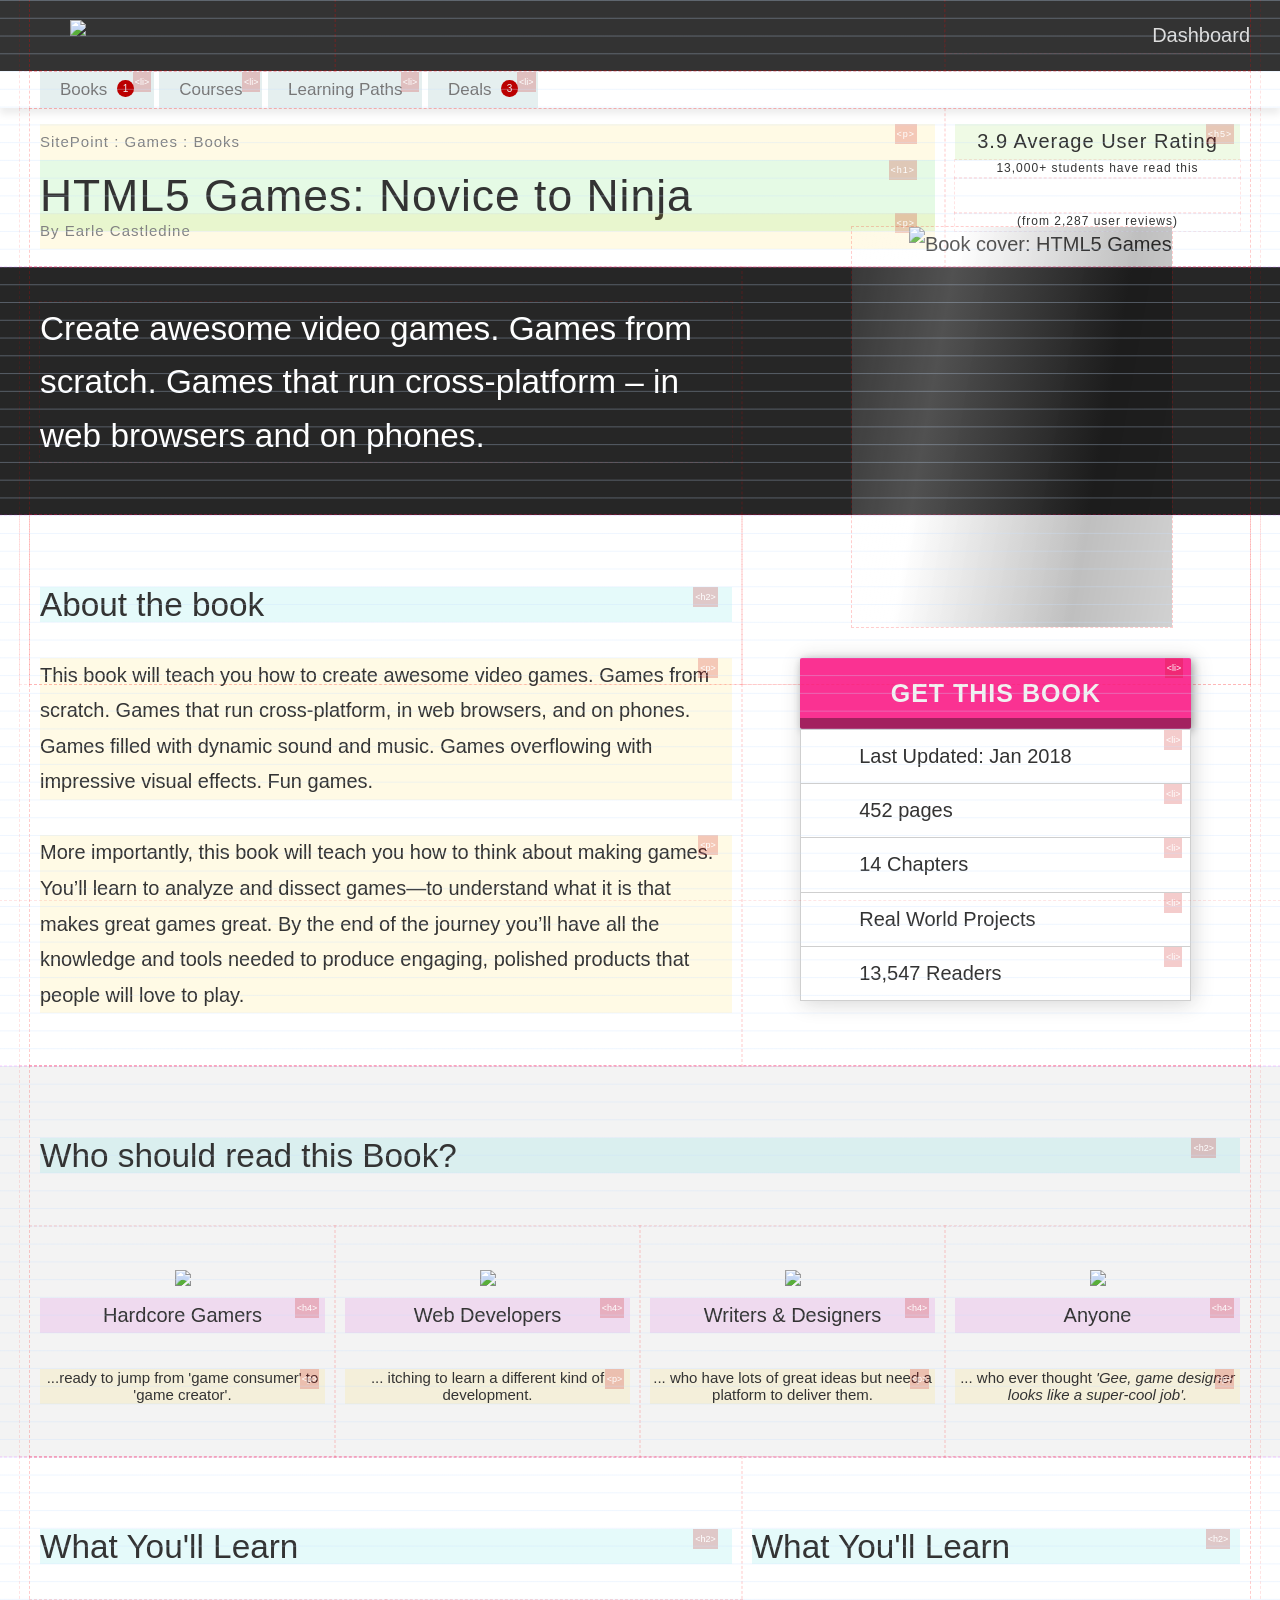
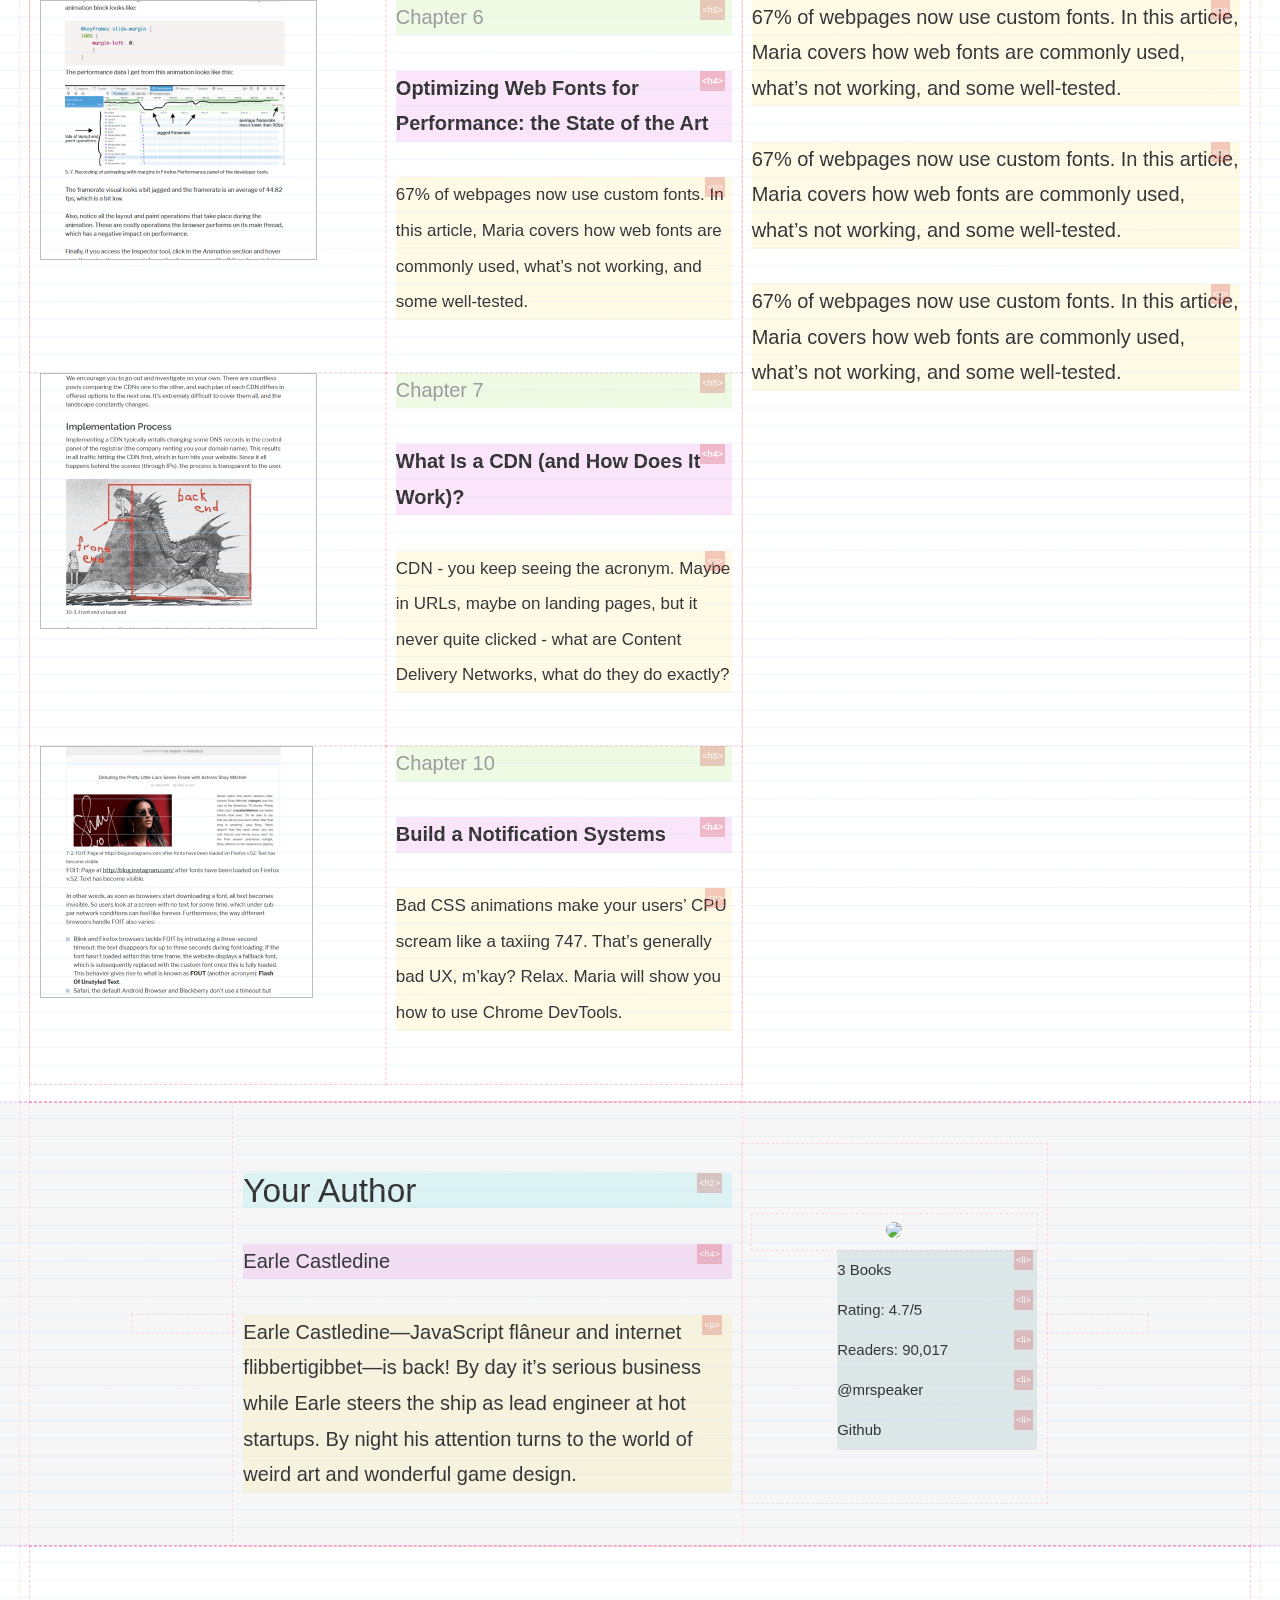
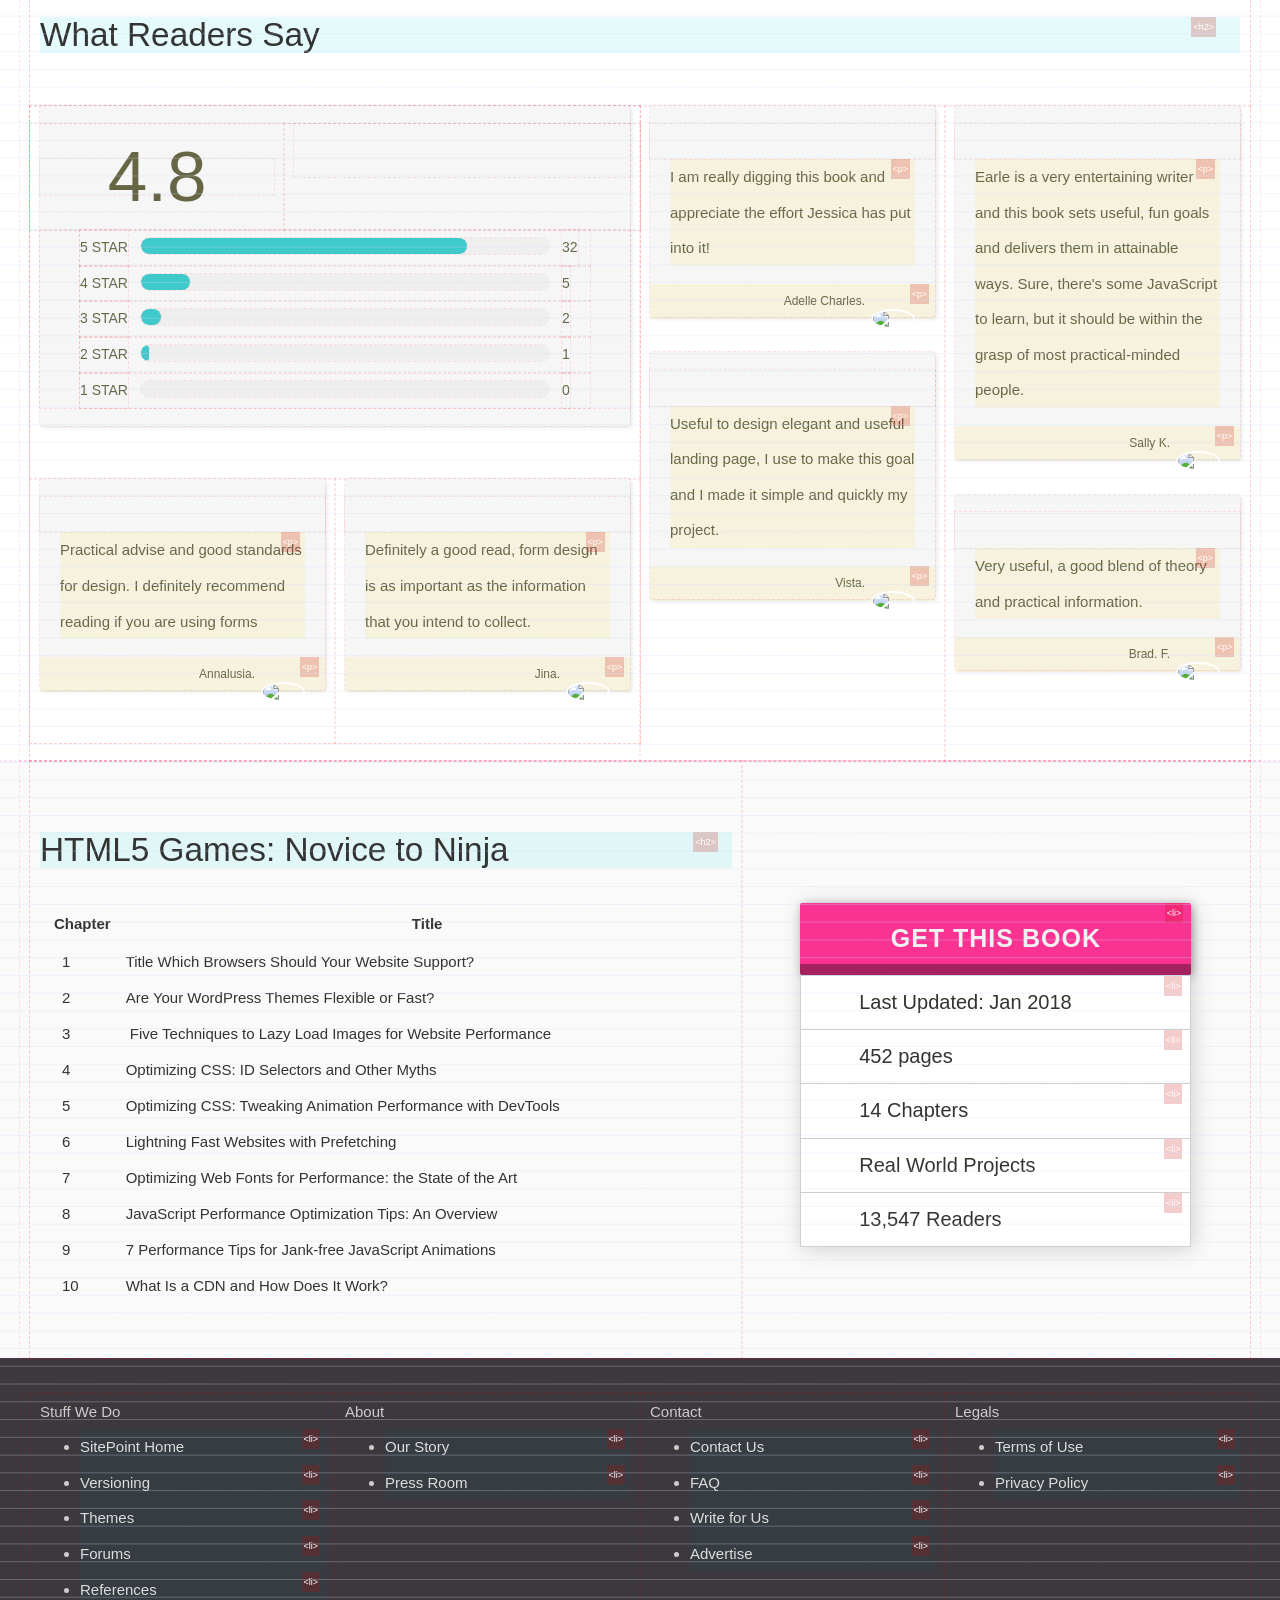
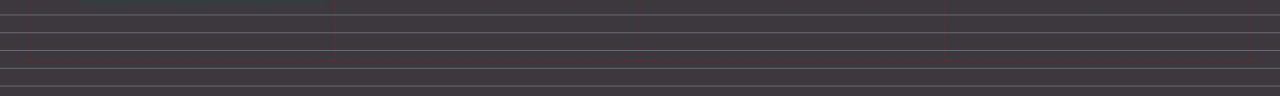
==== index.html @ 9d819223 "First Commit" ====
<!DOCTYPE html>
<head>
  <meta charset="utf-8">
  <title>Styles - Styles </title>
  <meta name="description" content="">
  <meta name="author" content="">
  <link rel="stylesheet" type="test/css" href="https://cdnjs.cloudflare.com/ajax/libs/gridlex/2.6.1/gridlex.min.css">
  <!-- The Grid system-->
  <link rel="stylesheet" type="test/css" href="https://fonts.googleapis.com/css?family=Roboto:400,400i,500,500i,600,700">
  <!-- Font-->
  <link rel="stylesheet" type="text/css" href="styles/css/base.css">
</head>
<body class="borders labelling vertical-rhythm">
  <!-- header.pug-->
  <header class="sitepoint">
    <div class="container">
      <div class="grid-12">
        <div class="col-3">
          <div class="branding"> <i class="fas fa-bars hamburger"></i><img class="branding-logo" src="https://cdn.rawgit.com/alexmwalker/038d08ab767b9fa0ae765b00d7f41622/raw/b3b34065187c08d94c85c5417030e2d881085c8a/sp-logo.svg"></div>
        </div>
        <div class="col-6"></div>
        <div class="col-3">
          <div class="dash-controls right-text"><i class="fas fa-tachometer-alt"></i> Dashboard</div>
        </div>
      </div>
    </div>
    <nav class="main">
      <div class="container">
        <div class="grid">
          <div class="col">
            <ul class="navbar">
              <li><a href="#">Books<span class="note">1</span></a></li>
              <li><a href="#">Courses</a></li>
              <li><a href="#">Learning Paths</a></li>
              <li><a href="#">Deals<span class="note">3</span></a></li>
            </ul>
          </div>
        </div>
      </div>
    </nav>
  </header>
  <section class="titling">
    <div class="container">
      <div class="grid-12">
        <div class="col-9">
          <p class="book-breadcrumbs">SitePoint : Games : Books</p>
          <h1>HTML5 Games: Novice to Ninja</h1>
          <p class="book-author">By Earle Castledine</p>
        </div>
        <div class="col-3 center-text">
          <h5>3.9 Average User Rating</h5>
          <div class="small">13,000+ students have read this</div>
          <div class="rating-box"><i class="fas fa-star"></i><i class="fas fa-star"></i><i class="fas fa-star"></i><i class="fas fa-star"></i><i class="fas fa-star"></i></div>
          <div class="small"><a href="#">(from 2,287 user reviews)</a></div>
        </div>
      </div>
    </div>
  </section>
  <section class="hero">
    <div class="container">
      <div class="grid-12">
        <div class="col-7_md-6">
          <div class="heroPitch is-size-2">Create awesome video games. Games from scratch. Games that run cross-platform – in web browsers and on phones.</div>
        </div>
        <div class="col-5_md-6" id="pinit">
          <div class="modal-control modal-book">
            <ul>
              <li>December 2017</li>
              <li>452 Pages</li>
            </ul><a class="do" href="#openModal">Preview</a><a class="buy" href="https://www.sitepoint.com/premium/products/Z2lkOi8vbGVhcm5hYmxlL1Byb2R1Y3QvMTE5">Buy</a>
          </div>
          <div class="book view3d size-mid oclock-1 hover"><a href="#openModal">
              <div class="cover"><img src="https://raw.githubusercontent.com/sitepoint/Complete-Cover-Archive/New-UX-books/games1/9780994182616-Perfect-html5-games-small.png" alt="Book cover: HTML5 Games"></div></a></div>
        </div>
      </div>
    </div>
  </section>
  <section class="about">
    <div class="container">
      <div class="grid-12">
        <div class="col-7">
          <h2>About the book</h2>
          <p>
            This book will teach you how to create awesome video games. Games from scratch. Games that run cross-platform, in web browsers,
            and on phones. Games filled with dynamic sound and music. Games overflowing with impressive visual effects. Fun
            games.
          </p>
          <p>
            More importantly, this book will teach you how to think about making games. You’ll learn to analyze and dissect
            games—to understand what it is that makes great games great. By the end of the journey you’ll have all the knowledge
            and tools needed to produce engaging, polished products that people will love to play.
          </p>
        </div>
        <div class="col-5">
          <ul class="specs">
            <li><a class="buy" href="https://www.sitepoint.com/premium/products/Z2lkOi8vbGVhcm5hYmxlL1Byb2R1Y3QvMTE5">Get this Book</a></li>
            <li class="icon"><i class="far fa-calendar-alt"></i> Last Updated: Jan 2018</li>
            <li class="icon specs-video"><i class="far fa-file"></i> 452 pages</li>
            <li class="icon specs-length"><i class="fas fa-list-ol"></i> 14 Chapters</li>
            <li class="icon specs-projects"><i class="fas fa-folder-open"></i> Real World Projects</li>
            <li class="icon specs-students"><i class="fas fa-users"></i> 13,547 Readers</li>
          </ul>
        </div>
      </div>
    </div>
  </section>
  <section class="whoisthisfor">
    <div class="container">
      <div class="grid-12">
        <div class="col-12">
          <h2>Who should read this Book?</h2>
        </div>
        <div class="col-3"><img src="https://cdn.rawgit.com/alexmwalker/Complete-Cover-Archive/23a9c2c3/misc/daphne.svg.svg">
          <h4>Hardcore Gamers</h4>
          <p>...ready to jump from 'game consumer' to 'game creator'.</p>
        </div>
        <div class="col-3"><img src="https://cdn.rawgit.com/alexmwalker/Complete-Cover-Archive/6a8d260d/misc/dan.svg.svg">
          <h4>Web Developers</h4>
          <p>... itching to learn a different kind of development.</p>
        </div>
        <div class="col-3"><img src="https://cdn.rawgit.com/alexmwalker/Complete-Cover-Archive/6a8d260d/misc/hector.svg.svg">
          <h4>Writers &amp; Designers</h4>
          <p>... who have lots of great ideas but need a platform to deliver them.</p>
        </div>
        <div class="col-3"><img src="https://cdn.rawgit.com/alexmwalker/Complete-Cover-Archive/6a8d260d/misc/janice.svg.svg">
          <h4>Anyone</h4>
          <p>... who ever thought <em>'Gee, game designer looks like a super-cool job'.</em></p>
        </div>
      </div>
    </div>
  </section>
  <section class="whatyoulllearn">
    <div class="container">
      <div class="grid-12">
        <div class="col-7">
          <h2>What You'll Learn</h2>
          <div class="grid-12">
            <div class="col-6 image"><img src="images/image24.jpg"></div>
            <div class="col-6 blurb">
              <h5>Chapter 6</h5>
              <h4>Optimizing Web Fonts for Performance: the State of the Art</h4>
              <p>
                67% of webpages now use custom fonts. In this article, Maria covers how web fonts are commonly used, what’s
                not working, and some well-tested.
              </p>
            </div>
            <div class="col-6 image"><img src="images/image27.jpg"></div>
            <div class="col-6 blurb">
              <h5>Chapter 7</h5>
              <h4>What Is a CDN (and How Does It Work)?</h4>
              <p>
                CDN - you keep seeing the acronym. Maybe in URLs, maybe on landing pages, but it never quite clicked - what
                are Content Delivery Networks, what do they do exactly?
              </p>
            </div>
            <div class="col-6 image"><img src="images/image28.jpg"></div>
            <div class="col-6 blurb">
              <h5>Chapter 10</h5>
              <h4>Build a Notification Systems</h4>
              <p>
                Bad CSS animations make your users’ CPU scream like a taxiing 747. That’s generally bad UX, m’kay? Relax. Maria
                will show you how to use Chrome DevTools.
              </p>
            </div>
          </div>
        </div>
        <div class="col-5">
          <h2>What You'll Learn</h2>
          <p>
            67% of webpages now use custom fonts. In this article, Maria covers how web fonts are commonly used, what’s not working,
            and some well-tested.
          </p>
          <p>
            67% of webpages now use custom fonts. In this article, Maria covers how web fonts are commonly used, what’s not working,
            and some well-tested.
          </p>
          <p>
            67% of webpages now use custom fonts. In this article, Maria covers how web fonts are commonly used, what’s not working,
            and some well-tested.
          </p>
        </div>
      </div>
    </div>
  </section>
  <section class="authors">
    <div class="container">
      <div class="grid-center grid-middle">
        <div class="col-1"><i class="fas fa-2x fa-chevron-circle-left"></i></div>
        <div class="col-5">
          <h2>Your Author</h2>
          <h4>Earle Castledine</h4>
          <p>
            Earle Castledine—JavaScript flâneur and internet flibbertigibbet—is back! By day it’s serious business while Earle
            steers the ship as lead engineer at hot startups. By night his attention turns to the world of weird art and
            wonderful game design.
          </p>
        </div>
        <div class="col-3">
          <div class="author-avatar"><img src="https://learnable-avatars.s3.amazonaws.com/4/479/47906/profile_1__thumb.jpg"></div>
          <ul class="author-specs">
            <li><i class="fas fa-book"></i> 3 Books</li>
            <li><i class="far fa-star"></i> Rating: 4.7/5</li>
            <li><i class="far fa-user"></i> Readers: 90,017</li>
            <li><i class="fab fa-twitter"></i><a href="https://twitter.com/mrspeaker?lang=en">@mrspeaker</a></li>
            <li><i class="fab fa-github"></i><a href="https://github.com/mrspeaker">Github</a></li>
          </ul>
        </div>
        <div class="col-1"><i class="fas fa-2x fa-chevron-circle-right"></i></div>
      </div>
    </div>
  </section>
  <section class="feedback">
    <div class="container">
      <div class="grid-12">
        <div class="col-12">
          <h2>What Readers Say</h2>
        </div>
        <div class="col-6">
          <div class="grid-12">
            <div class="col-12">
              <div class="review">
                <div class="grid-12 large">
                  <div class="col-5">
                    <div class="avrating">4.8</div>
                  </div>
                  <div class="col-7">
                    <div class="rating-box"><i class="fas fa-star"></i><i class="fas fa-star"></i><i class="fas fa-star"></i><i class="fas fa-star"></i><i class="fas fa-star"></i></div>
                  </div>
                </div>
                <div class="ReviewsMeta_breakdown">
                  <div class="Breakdown">
                    <div class="Breakdown_label">5 Star</div>
                    <div class="Breakdown_bg">
                      <div class="Breakdown_fill" style="width: 80%;"></div>
                    </div>
                    <div class="Breakdown_count">32</div>
                  </div>
                  <div class="Breakdown">
                    <div class="Breakdown_label">4 Star</div>
                    <div class="Breakdown_bg">
                      <div class="Breakdown_fill" style="width: 12%;"></div>
                    </div>
                    <div class="Breakdown_count">5</div>
                  </div>
                  <div class="Breakdown">
                    <div class="Breakdown_label">3 Star</div>
                    <div class="Breakdown_bg">
                      <div class="Breakdown_fill" style="width: 5%;"></div>
                    </div>
                    <div class="Breakdown_count">2</div>
                  </div>
                  <div class="Breakdown">
                    <div class="Breakdown_label">2 Star</div>
                    <div class="Breakdown_bg">
                      <div class="Breakdown_fill" style="width: 2%;"></div>
                    </div>
                    <div class="Breakdown_count">1</div>
                  </div>
                  <div class="Breakdown">
                    <div class="Breakdown_label">1 Star</div>
                    <div class="Breakdown_bg">
                      <div class="Breakdown_fill" style="width: 0%;"></div>
                    </div>
                    <div class="Breakdown_count">0</div>
                  </div>
                </div>
              </div>
            </div>
            <div class="col-6"> 
              <div class="review">
                <div class="rating-box"><i class="fas fa-star"></i><i class="fas fa-star"></i><i class="fas fa-star"></i><i class="fas fa-star"></i><i class="fas fa-star"></i></div>
                <p>Practical advise and good standards for design. I definitely recommend reading if you are using forms</p>
                <p class="avatar">Annalusia.<img src="https://s3.amazonaws.com/uifaces/faces/twitter/tonypeterson/128.jpg"></p>
              </div>
            </div>
            <div class="col-6"> 
              <div class="review">
                <div class="rating-box"><i class="fas fa-star"></i><i class="fas fa-star"></i><i class="fas fa-star"></i><i class="fas fa-star"></i><i class="far fa-star"></i></div>
                <p>Definitely a good read, form design is as important as the information that you intend to collect.</p>
                <p class="avatar">Jina.<img src="https://s3.amazonaws.com/uifaces/faces/twitter/jina/128.jpg"></p>
              </div>
            </div>
          </div>
        </div>
        <div class="col-3">
          <div class="review">
            <div class="rating-box"><i class="fas fa-star"></i><i class="fas fa-star"></i><i class="fas fa-star"></i><i class="fas fa-star"></i><i class="fas fa-star"></i></div>
            <p>I am really digging this book and appreciate the effort Jessica has put into it!</p>
            <p class="avatar">Adelle Charles.<img src="https://s3.amazonaws.com/uifaces/faces/twitter/adellecharles/128.jpg"></p>
          </div>
          <div class="review">
            <div class="rating-box"><i class="fas fa-star"></i><i class="fas fa-star"></i><i class="fas fa-star"></i><i class="fas fa-star"></i><i class="far fa-star"></i></div>
            <p>Useful to design elegant and useful landing page, I use to make this goal and I made it simple and quickly my project.</p>
            <p class="avatar">Vista.<img src="https://s3.amazonaws.com/uifaces/faces/twitter/vista/128.jpg"></p>
          </div>
        </div>
        <div class="col-3">
          <div class="review">
            <div class="rating-box"><i class="fas fa-star"></i><i class="fas fa-star"></i><i class="fas fa-star"></i><i class="far fa-star"></i><i class="far fa-star"></i></div>
            <p>Earle is a very entertaining writer and this book sets useful, fun goals and delivers them in attainable ways. Sure, there's some JavaScript to learn, but it should be within the grasp of most practical-minded people.</p>
            <p class="avatar">Sally K.<img src="https://d3iw72m71ie81c.cloudfront.net/female-52.jpg"></p>
          </div>
          <div class="review">
            <div class="rating-box"><i class="fas fa-star"></i><i class="fas fa-star"></i><i class="fas fa-star"></i><i class="fas fa-star"></i><i class="far fa-star"></i></div>
            <p>Very useful, a good blend of theory and practical information.</p>
            <p class="avatar">Brad. F.<img src="https://s3.amazonaws.com/uifaces/faces/twitter/brad_frost/128.jpg"></p>
          </div>
        </div>
      </div>
    </div>
  </section>
  <!-- Outline-->
  <section class="outline">
    <div class="container">
      <div class="grid-12">
        <div class="col-7">
          <h2>HTML5 Games: Novice to Ninja</h2>
          <table class="toc toc-book">
            <tr>
              <th>Chapter</th>
              <th>Title </th>
            </tr>
            <tr>
              <td>1</td>
              <td>Title Which Browsers Should Your Website Support? </td>
            </tr>
            <tr>
              <td>2</td>
              <td>Are Your WordPress Themes Flexible or Fast?</td>
            </tr>
            <tr>
              <td>3</td>
              <td> Five Techniques to Lazy Load Images for Website Performance </td>
            </tr>
            <tr>
              <td>4</td>
              <td>Optimizing CSS: ID Selectors and Other Myths </td>
            </tr>
            <tr>
              <td>5</td>
              <td>Optimizing CSS: Tweaking Animation Performance with DevTools </td>
            </tr>
            <tr>
              <td>6</td>
              <td>Lightning Fast Websites with Prefetching </td>
            </tr>
            <tr>
              <td>7</td>
              <td>Optimizing Web Fonts for Performance: the State of the Art </td>
            </tr>
            <tr>
              <td>8</td>
              <td>JavaScript Performance Optimization Tips: An Overview </td>
            </tr>
            <tr>
              <td>9</td>
              <td>7 Performance Tips for Jank-free JavaScript Animations </td>
            </tr>
            <tr>
              <td>10</td>
              <td>What Is a CDN and How Does It Work?</td>
            </tr>
          </table>
        </div>
        <div class="col-5">
          <ul class="specs">
            <li><a class="buy" href="https://www.sitepoint.com/premium/products/Z2lkOi8vbGVhcm5hYmxlL1Byb2R1Y3QvMTE5">Get this Book</a></li>
            <li class="icon"><i class="far fa-calendar-alt"></i> Last Updated: Jan 2018</li>
            <li class="icon specs-video"><i class="far fa-file"></i> 452 pages</li>
            <li class="icon specs-length"><i class="fas fa-list-ol"></i> 14 Chapters</li>
            <li class="icon specs-projects"><i class="fas fa-folder-open"></i> Real World Projects</li>
            <li class="icon specs-students"><i class="fas fa-users"></i> 13,547 Readers      </li>
          </ul>
        </div>
      </div>
    </div>
  </section>
  <!-- footer-->
  <footer class="mainfooter">
    <div class="container">
      <div class="grid">
        <div class="col">Stuff We Do
          <ul>
            <li class="l-ml3 f-c-grey-300 l-mb2 Footer-points"><a class="Footer-link f-small" href="/">SitePoint Home</a></li>
            <li class="l-ml3 f-c-grey-300 l-mb2"><a class="Footer-link f-small" href="/versioning/">Versioning</a></li>
            <li class="l-ml3 f-c-grey-300 l-mb2"><a class="Footer-link f-small" href="/themes/">Themes</a></li>
            <li class="l-ml3 f-c-grey-300 l-mb2"><a class="Footer-link f-small" href="/community/">Forums</a></li>
            <li class="l-ml3 f-c-grey-300 l-mb2"><a class="Footer-link f-small" href="/html-css/css/">References</a></li>
          </ul>
        </div>
        <div class="col">About
          <ul>
            <li class="l-ml3 f-c-grey-300 l-mb2"><a class="Footer-link f-small" href="/about-us/">Our Story</a></li>
            <li class="l-ml3 f-c-grey-300 l-mb2"><a class="Footer-link f-small" href="/press/">Press Room</a></li>
          </ul>
        </div>
        <div class="col">Contact
          <ul>
            <li class="l-ml3 f-c-grey-300 l-mb2"><a class="Footer-link f-small" href="/contact-us/">Contact Us</a></li>
            <li class="l-ml3 f-c-grey-300 l-mb2"><a class="Footer-link f-small" href="https://sitepoint.zendesk.com/hc/en-us">FAQ</a></li>
            <li class="l-ml3 f-c-grey-300 l-mb2"><a class="Footer-link f-small" href="/write-for-us/">Write for Us</a></li>
            <li class="l-ml3 f-c-grey-300 l-mb2"><a class="Footer-link f-small" href="/advertise/">Advertise</a></li>
          </ul>
        </div>
        <div class="col">Legals
          <ul>
            <li class="l-ml3 f-c-grey-300 l-mb2"><a class="Footer-link f-small" href="/premium/legals">Terms of Use</a></li>
            <li class="l-ml3 f-c-grey-300 l-mb2"><a class="Footer-link f-small" href="/premium/privacy-policy">Privacy Policy</a></li>
          </ul>
        </div>
      </div>
    </div>
  </footer>
  <!-- modal-->
  <div class="modalbg" id="openModal">
    <div class="dialog"><a class="close" href="#close" title="Close">X</a>
      <div class="grid-12">
        <div class="col-3">
          <div class="grid-12">
            <div class="col-12 toctitle">
              <h3>HTML5 Games: Novice to Ninja</h3>
            </div>
            <div class="col-12 toclist">
              <table class="toc">
                <tr>
                  <td> 1:</td>
                  <td>Press Space to Start</td>
                  <td>1</td>
                </tr>
                <tr class="disabled">
                  <td> 2: </td>
                  <td>Drawing Things<i class="fas fa-lock"></i></td>
                  <td>25</td>
                </tr>
                <tr class="disabled">
                  <td> 3:</td>
                  <td>Game Loops &amp; User Input<i class="fas fa-lock"></i></td>
                  <td>53</td>
                </tr>
                <tr class="disabled">
                  <td> 4: </td>
                  <td>Animation, Levels, Maps, Cameras…<i class="fas fa-lock"></i></td>
                  <td>104</td>
                </tr>
                <tr class="disabled">
                  <td> 5: </td>
                  <td>Collision Detection &amp; AI.<i class="fas fa-lock"></i></td>
                  <td>162</td>
                </tr>
                <tr class="disabled">
                  <td> 6: </td>
                  <td>Mathematics &amp; Physics<i class="fas fa-lock"></i></td>
                  <td>212</td>
                </tr>
                <tr class="disabled">
                  <td> 7: </td>
                  <td>Audio<i class="fas fa-lock"></i></td>
                  <td>269</td>
                </tr>
                <tr class="disabled">
                  <td> 8: </td>
                  <td>Bringing a Game to Life with “Juice”<i class="fas fa-lock"></i></td>
                  <td>322</td>
                </tr>
                <tr class="disabled">
                  <td> 9: </td>
                  <td>Optimizing & Packaging<i class="fas fa-lock"></i></td>
                  <td>389</td>
                </tr>
                <tr class="disabled">
                  <td> 10: </td>
                  <td>Bonus Round: The Epilogue<i class="fas fa-lock"></i></td>
                  <td>442</td>
                </tr>
              </table>
            </div>
            <div class="col-12 tocCTA col-bottom"><a class="buy" href="https://www.sitepoint.com/premium/products/Z2lkOi8vbGVhcm5hYmxlL1Byb2R1Y3QvMTE5">Get this Book</a></div>
          </div>
        </div>
        <div class="col-9">
          <object data="files/html5games1.pdf" type="application/pdf" width="80%" height="80vh">
            <p>This browser does not support viewing PDFs. Please download the PDF to view it:<a href="files/book-sample.pdf">Download PDF</a>.</p>
          </object>
        </div>
      </div>
    </div>
  </div>
  <script src="https://cdn.rawgit.com/alexmwalker/view3d/master/js/scripts.js"></script>
  <script src="https://use.fontawesome.com/releases/v5.0.6/js/all.js"></script>
  <script>
    var scrollpos = window.scrollY;
    var grabProduct = document.querySelector('div#pinit');
    var bookMatch = document.querySelector('div.book');
    function add_class_on_scroll() {
    grabProduct.classList.add("pin-it");
    bookMatch.classList.add("oclock-spin");
    bookMatch.classList.remove("oclock-1");
    bookMatch.classList.remove("size-mid");
    bookMatch.classList.add("size-small");
    }
    function remove_class_on_scroll() {
    grabProduct.classList.remove("pin-it");
    bookMatch.classList.add("oclock-1");
    bookMatch.classList.remove("oclock-spin");
    bookMatch.classList.remove("size-small");
    bookMatch.classList.add("size-mid");
    }
    window.addEventListener('scroll', function () {
    scrollpos = window.scrollY;
    if (scrollpos > 220) {
    add_class_on_scroll();
    } else {
    remove_class_on_scroll();
    }
    //console.log(scrollpos);
    });
  </script>
</body>
---- styles/css/base.css ----
[class*=grid-], [class*=grid_], [class~=grid] {
  -webkit-box-sizing: border-box;
  box-sizing: border-box;
  display: -webkit-box;
  display: -ms-flexbox;
  display: flex;
  -webkit-box-orient: horizontal;
  -webkit-box-direction: normal;
  -ms-flex-flow: row wrap;
  flex-flow: row wrap;
  margin: 0 -.5rem; }

[class*=col-], [class*=col_], [class~=col] {
  -webkit-box-sizing: border-box;
  box-sizing: border-box;
  padding: 0 .5rem 1rem;
  max-width: 100%; }

[class*=col_], [class~=col] {
  -webkit-box-flex: 1;
  -ms-flex: 1 1 0%;
  flex: 1 1 0%; }

[class*=col-] {
  -webkit-box-flex: 0;
  -ms-flex: none;
  flex: none; }

[class*=grid-][class*=col-], [class*=grid-][class*=col_], [class*=grid-][class~=col], [class*=grid_][class*=col-], [class*=grid_][class*=col_], [class*=grid_][class~=col], [class~=grid][class*=col-], [class~=grid][class*=col_], [class~=grid][class~=col] {
  margin: 0;
  padding: 0; }

[class*=grid-][class*=-noGutter] {
  margin: 0; }

[class*=grid-][class*=-noGutter] > [class*=col-], [class*=grid-][class*=-noGutter] > [class~=col] {
  padding: 0; }

[class*=grid-][class*=-noWrap] {
  -ms-flex-wrap: nowrap;
  flex-wrap: nowrap; }

[class*=grid-][class*=-center] {
  -webkit-box-pack: center;
  -ms-flex-pack: center;
  justify-content: center; }

[class*=grid-][class*=-right] {
  -webkit-box-pack: end;
  -ms-flex-pack: end;
  justify-content: flex-end;
  -ms-flex-item-align: end;
  align-self: flex-end;
  margin-left: auto; }

[class*=grid-][class*=-top] {
  -webkit-box-align: start;
  -ms-flex-align: start;
  align-items: flex-start; }

[class*=grid-][class*=-middle] {
  -webkit-box-align: center;
  -ms-flex-align: center;
  align-items: center; }

[class*=grid-][class*=-bottom] {
  -webkit-box-align: end;
  -ms-flex-align: end;
  align-items: flex-end; }

[class*=grid-][class*=-reverse] {
  -webkit-box-orient: horizontal;
  -webkit-box-direction: reverse;
  -ms-flex-direction: row-reverse;
  flex-direction: row-reverse; }

[class*=grid-][class*=-column] {
  -webkit-box-orient: vertical;
  -webkit-box-direction: normal;
  -ms-flex-direction: column;
  flex-direction: column; }

[class*=grid-][class*=-column] > [class*=col-] {
  -ms-flex-preferred-size: auto;
  flex-basis: auto; }

[class*=grid-][class*=-column-reverse] {
  -webkit-box-orient: vertical;
  -webkit-box-direction: reverse;
  -ms-flex-direction: column-reverse;
  flex-direction: column-reverse; }

[class*=grid-][class*=-spaceBetween] {
  -webkit-box-pack: justify;
  -ms-flex-pack: justify;
  justify-content: space-between; }

[class*=grid-][class*=-spaceAround] {
  -ms-flex-pack: distribute;
  justify-content: space-around; }

[class*=grid-][class*=-equalHeight] > [class*=col-], [class*=grid-][class*=-equalHeight] > [class*=col_], [class*=grid-][class*=-equalHeight] > [class~=col] {
  -ms-flex-item-align: stretch;
  align-self: stretch; }

[class*=grid-][class*=-equalHeight] > [class*=col-] > *, [class*=grid-][class*=-equalHeight] > [class*=col_] > *, [class*=grid-][class*=-equalHeight] > [class~=col] > * {
  height: 100%; }

[class*=grid-][class*=-noBottom] > [class*=col-], [class*=grid-][class*=-noBottom] > [class*=col_], [class*=grid-][class*=-noBottom] > [class~=col] {
  padding-bottom: 0; }

[class*=col-][class*=-top] {
  -ms-flex-item-align: start;
  align-self: flex-start; }

[class*=col-][class*=-middle] {
  -ms-flex-item-align: center;
  align-self: center; }

[class*=col-][class*=-bottom] {
  -ms-flex-item-align: end;
  align-self: flex-end; }

[class*=col-][class*=-first] {
  -webkit-box-ordinal-group: 0;
  -ms-flex-order: -1;
  order: -1; }

[class*=col-][class*=-last] {
  -webkit-box-ordinal-group: 2;
  -ms-flex-order: 1;
  order: 1; }

[class*=grid-1] > [class*=col-], [class*=grid-1] > [class*=col_], [class*=grid-1] > [class~=col] {
  -ms-flex-preferred-size: 100%;
  flex-basis: 100%;
  max-width: 100%; }

[class*=grid-2] > [class*=col-], [class*=grid-2] > [class*=col_], [class*=grid-2] > [class~=col] {
  -ms-flex-preferred-size: 50%;
  flex-basis: 50%;
  max-width: 50%; }

[class*=grid-3] > [class*=col-], [class*=grid-3] > [class*=col_], [class*=grid-3] > [class~=col] {
  -ms-flex-preferred-size: 33.33333%;
  flex-basis: 33.33333%;
  max-width: 33.33333%; }

[class*=grid-4] > [class*=col-], [class*=grid-4] > [class*=col_], [class*=grid-4] > [class~=col] {
  -ms-flex-preferred-size: 25%;
  flex-basis: 25%;
  max-width: 25%; }

[class*=grid-5] > [class*=col-], [class*=grid-5] > [class*=col_], [class*=grid-5] > [class~=col] {
  -ms-flex-preferred-size: 20%;
  flex-basis: 20%;
  max-width: 20%; }

[class*=grid-6] > [class*=col-], [class*=grid-6] > [class*=col_], [class*=grid-6] > [class~=col] {
  -ms-flex-preferred-size: 16.66667%;
  flex-basis: 16.66667%;
  max-width: 16.66667%; }

[class*=grid-7] > [class*=col-], [class*=grid-7] > [class*=col_], [class*=grid-7] > [class~=col] {
  -ms-flex-preferred-size: 14.28571%;
  flex-basis: 14.28571%;
  max-width: 14.28571%; }

[class*=grid-8] > [class*=col-], [class*=grid-8] > [class*=col_], [class*=grid-8] > [class~=col] {
  -ms-flex-preferred-size: 12.5%;
  flex-basis: 12.5%;
  max-width: 12.5%; }

[class*=grid-9] > [class*=col-], [class*=grid-9] > [class*=col_], [class*=grid-9] > [class~=col] {
  -ms-flex-preferred-size: 11.11111%;
  flex-basis: 11.11111%;
  max-width: 11.11111%; }

[class*=grid-10] > [class*=col-], [class*=grid-10] > [class*=col_], [class*=grid-10] > [class~=col] {
  -ms-flex-preferred-size: 10%;
  flex-basis: 10%;
  max-width: 10%; }

[class*=grid-11] > [class*=col-], [class*=grid-11] > [class~=col] {
  -ms-flex-preferred-size: 9.09091%;
  flex-basis: 9.09091%;
  max-width: 9.09091%; }

[class*=grid-12] > [class*=col-], [class*=grid-12] > [class*=col_], [class*=grid-12] > [class~=col] {
  -ms-flex-preferred-size: 8.33333%;
  flex-basis: 8.33333%;
  max-width: 8.33333%; }

@media (max-width: 80em) {
  [class*=_lg-1] > [class*=col-], [class*=_lg-1] > [class*=col_], [class*=_lg-1] > [class~=col] {
    -ms-flex-preferred-size: 100%;
    flex-basis: 100%;
    max-width: 100%; }
  [class*=_lg-2] > [class*=col-], [class*=_lg-2] > [class*=col_], [class*=_lg-2] > [class~=col] {
    -ms-flex-preferred-size: 50%;
    flex-basis: 50%;
    max-width: 50%; }
  [class*=_lg-3] > [class*=col-], [class*=_lg-3] > [class*=col_], [class*=_lg-3] > [class~=col] {
    -ms-flex-preferred-size: 33.33333%;
    flex-basis: 33.33333%;
    max-width: 33.33333%; }
  [class*=_lg-4] > [class*=col-], [class*=_lg-4] > [class*=col_], [class*=_lg-4] > [class~=col] {
    -ms-flex-preferred-size: 25%;
    flex-basis: 25%;
    max-width: 25%; }
  [class*=_lg-5] > [class*=col-], [class*=_lg-5] > [class*=col_], [class*=_lg-5] > [class~=col] {
    -ms-flex-preferred-size: 20%;
    flex-basis: 20%;
    max-width: 20%; }
  [class*=_lg-6] > [class*=col-], [class*=_lg-6] > [class*=col_], [class*=_lg-6] > [class~=col] {
    -ms-flex-preferred-size: 16.66667%;
    flex-basis: 16.66667%;
    max-width: 16.66667%; }
  [class*=_lg-7] > [class*=col-], [class*=_lg-7] > [class*=col_], [class*=_lg-7] > [class~=col] {
    -ms-flex-preferred-size: 14.28571%;
    flex-basis: 14.28571%;
    max-width: 14.28571%; }
  [class*=_lg-8] > [class*=col-], [class*=_lg-8] > [class*=col_], [class*=_lg-8] > [class~=col] {
    -ms-flex-preferred-size: 12.5%;
    flex-basis: 12.5%;
    max-width: 12.5%; }
  [class*=_lg-9] > [class*=col-], [class*=_lg-9] > [class*=col_], [class*=_lg-9] > [class~=col] {
    -ms-flex-preferred-size: 11.11111%;
    flex-basis: 11.11111%;
    max-width: 11.11111%; }
  [class*=_lg-10] > [class*=col-], [class*=_lg-10] > [class*=col_], [class*=_lg-10] > [class~=col] {
    -ms-flex-preferred-size: 10%;
    flex-basis: 10%;
    max-width: 10%; }
  [class*=_lg-11] > [class*=col-], [class*=_lg-11] > [class~=col] {
    -ms-flex-preferred-size: 9.09091%;
    flex-basis: 9.09091%;
    max-width: 9.09091%; }
  [class*=_lg-12] > [class*=col-], [class*=_lg-12] > [class*=col_], [class*=_lg-12] > [class~=col] {
    -ms-flex-preferred-size: 8.33333%;
    flex-basis: 8.33333%;
    max-width: 8.33333%; } }

@media (max-width: 64em) {
  [class*=_md-1] > [class*=col-], [class*=_md-1] > [class*=col_], [class*=_md-1] > [class~=col] {
    -ms-flex-preferred-size: 100%;
    flex-basis: 100%;
    max-width: 100%; }
  [class*=_md-2] > [class*=col-], [class*=_md-2] > [class*=col_], [class*=_md-2] > [class~=col] {
    -ms-flex-preferred-size: 50%;
    flex-basis: 50%;
    max-width: 50%; }
  [class*=_md-3] > [class*=col-], [class*=_md-3] > [class*=col_], [class*=_md-3] > [class~=col] {
    -ms-flex-preferred-size: 33.33333%;
    flex-basis: 33.33333%;
    max-width: 33.33333%; }
  [class*=_md-4] > [class*=col-], [class*=_md-4] > [class*=col_], [class*=_md-4] > [class~=col] {
    -ms-flex-preferred-size: 25%;
    flex-basis: 25%;
    max-width: 25%; }
  [class*=_md-5] > [class*=col-], [class*=_md-5] > [class*=col_], [class*=_md-5] > [class~=col] {
    -ms-flex-preferred-size: 20%;
    flex-basis: 20%;
    max-width: 20%; }
  [class*=_md-6] > [class*=col-], [class*=_md-6] > [class*=col_], [class*=_md-6] > [class~=col] {
    -ms-flex-preferred-size: 16.66667%;
    flex-basis: 16.66667%;
    max-width: 16.66667%; }
  [class*=_md-7] > [class*=col-], [class*=_md-7] > [class*=col_], [class*=_md-7] > [class~=col] {
    -ms-flex-preferred-size: 14.28571%;
    flex-basis: 14.28571%;
    max-width: 14.28571%; }
  [class*=_md-8] > [class*=col-], [class*=_md-8] > [class*=col_], [class*=_md-8] > [class~=col] {
    -ms-flex-preferred-size: 12.5%;
    flex-basis: 12.5%;
    max-width: 12.5%; }
  [class*=_md-9] > [class*=col-], [class*=_md-9] > [class*=col_], [class*=_md-9] > [class~=col] {
    -ms-flex-preferred-size: 11.11111%;
    flex-basis: 11.11111%;
    max-width: 11.11111%; }
  [class*=_md-10] > [class*=col-], [class*=_md-10] > [class*=col_], [class*=_md-10] > [class~=col] {
    -ms-flex-preferred-size: 10%;
    flex-basis: 10%;
    max-width: 10%; }
  [class*=_md-11] > [class*=col-], [class*=_md-11] > [class~=col] {
    -ms-flex-preferred-size: 9.09091%;
    flex-basis: 9.09091%;
    max-width: 9.09091%; }
  [class*=_md-12] > [class*=col-], [class*=_md-12] > [class*=col_], [class*=_md-12] > [class~=col] {
    -ms-flex-preferred-size: 8.33333%;
    flex-basis: 8.33333%;
    max-width: 8.33333%; } }

@media (max-width: 48em) {
  [class*=_sm-1] > [class*=col-], [class*=_sm-1] > [class*=col_], [class*=_sm-1] > [class~=col] {
    -ms-flex-preferred-size: 100%;
    flex-basis: 100%;
    max-width: 100%; }
  [class*=_sm-2] > [class*=col-], [class*=_sm-2] > [class*=col_], [class*=_sm-2] > [class~=col] {
    -ms-flex-preferred-size: 50%;
    flex-basis: 50%;
    max-width: 50%; }
  [class*=_sm-3] > [class*=col-], [class*=_sm-3] > [class*=col_], [class*=_sm-3] > [class~=col] {
    -ms-flex-preferred-size: 33.33333%;
    flex-basis: 33.33333%;
    max-width: 33.33333%; }
  [class*=_sm-4] > [class*=col-], [class*=_sm-4] > [class*=col_], [class*=_sm-4] > [class~=col] {
    -ms-flex-preferred-size: 25%;
    flex-basis: 25%;
    max-width: 25%; }
  [class*=_sm-5] > [class*=col-], [class*=_sm-5] > [class*=col_], [class*=_sm-5] > [class~=col] {
    -ms-flex-preferred-size: 20%;
    flex-basis: 20%;
    max-width: 20%; }
  [class*=_sm-6] > [class*=col-], [class*=_sm-6] > [class*=col_], [class*=_sm-6] > [class~=col] {
    -ms-flex-preferred-size: 16.66667%;
    flex-basis: 16.66667%;
    max-width: 16.66667%; }
  [class*=_sm-7] > [class*=col-], [class*=_sm-7] > [class*=col_], [class*=_sm-7] > [class~=col] {
    -ms-flex-preferred-size: 14.28571%;
    flex-basis: 14.28571%;
    max-width: 14.28571%; }
  [class*=_sm-8] > [class*=col-], [class*=_sm-8] > [class*=col_], [class*=_sm-8] > [class~=col] {
    -ms-flex-preferred-size: 12.5%;
    flex-basis: 12.5%;
    max-width: 12.5%; }
  [class*=_sm-9] > [class*=col-], [class*=_sm-9] > [class*=col_], [class*=_sm-9] > [class~=col] {
    -ms-flex-preferred-size: 11.11111%;
    flex-basis: 11.11111%;
    max-width: 11.11111%; }
  [class*=_sm-10] > [class*=col-], [class*=_sm-10] > [class*=col_], [class*=_sm-10] > [class~=col] {
    -ms-flex-preferred-size: 10%;
    flex-basis: 10%;
    max-width: 10%; }
  [class*=_sm-11] > [class*=col-], [class*=_sm-11] > [class~=col] {
    -ms-flex-preferred-size: 9.09091%;
    flex-basis: 9.09091%;
    max-width: 9.09091%; }
  [class*=_sm-12] > [class*=col-], [class*=_sm-12] > [class*=col_], [class*=_sm-12] > [class~=col] {
    -ms-flex-preferred-size: 8.33333%;
    flex-basis: 8.33333%;
    max-width: 8.33333%; } }

@media (max-width: 36em) {
  [class*=_xs-1] > [class*=col-], [class*=_xs-1] > [class*=col_], [class*=_xs-1] > [class~=col] {
    -ms-flex-preferred-size: 100%;
    flex-basis: 100%;
    max-width: 100%; }
  [class*=_xs-2] > [class*=col-], [class*=_xs-2] > [class*=col_], [class*=_xs-2] > [class~=col] {
    -ms-flex-preferred-size: 50%;
    flex-basis: 50%;
    max-width: 50%; }
  [class*=_xs-3] > [class*=col-], [class*=_xs-3] > [class*=col_], [class*=_xs-3] > [class~=col] {
    -ms-flex-preferred-size: 33.33333%;
    flex-basis: 33.33333%;
    max-width: 33.33333%; }
  [class*=_xs-4] > [class*=col-], [class*=_xs-4] > [class*=col_], [class*=_xs-4] > [class~=col] {
    -ms-flex-preferred-size: 25%;
    flex-basis: 25%;
    max-width: 25%; }
  [class*=_xs-5] > [class*=col-], [class*=_xs-5] > [class*=col_], [class*=_xs-5] > [class~=col] {
    -ms-flex-preferred-size: 20%;
    flex-basis: 20%;
    max-width: 20%; }
  [class*=_xs-6] > [class*=col-], [class*=_xs-6] > [class*=col_], [class*=_xs-6] > [class~=col] {
    -ms-flex-preferred-size: 16.66667%;
    flex-basis: 16.66667%;
    max-width: 16.66667%; }
  [class*=_xs-7] > [class*=col-], [class*=_xs-7] > [class*=col_], [class*=_xs-7] > [class~=col] {
    -ms-flex-preferred-size: 14.28571%;
    flex-basis: 14.28571%;
    max-width: 14.28571%; }
  [class*=_xs-8] > [class*=col-], [class*=_xs-8] > [class*=col_], [class*=_xs-8] > [class~=col] {
    -ms-flex-preferred-size: 12.5%;
    flex-basis: 12.5%;
    max-width: 12.5%; }
  [class*=_xs-9] > [class*=col-], [class*=_xs-9] > [class*=col_], [class*=_xs-9] > [class~=col] {
    -ms-flex-preferred-size: 11.11111%;
    flex-basis: 11.11111%;
    max-width: 11.11111%; }
  [class*=_xs-10] > [class*=col-], [class*=_xs-10] > [class*=col_], [class*=_xs-10] > [class~=col] {
    -ms-flex-preferred-size: 10%;
    flex-basis: 10%;
    max-width: 10%; }
  [class*=_xs-11] > [class*=col-], [class*=_xs-11] > [class~=col] {
    -ms-flex-preferred-size: 9.09091%;
    flex-basis: 9.09091%;
    max-width: 9.09091%; }
  [class*=_xs-12] > [class*=col-], [class*=_xs-12] > [class*=col_], [class*=_xs-12] > [class~=col] {
    -ms-flex-preferred-size: 8.33333%;
    flex-basis: 8.33333%;
    max-width: 8.33333%; } }

[class*=grid-] > [class*=col-1], [class*=grid_] > [class*=col-1], [class~=grid] > [class*=col-1] {
  -ms-flex-preferred-size: 8.33333%;
  flex-basis: 8.33333%;
  max-width: 8.33333%; }

[class*=grid-] > [class*=col-2], [class*=grid_] > [class*=col-2], [class~=grid] > [class*=col-2] {
  -ms-flex-preferred-size: 16.66667%;
  flex-basis: 16.66667%;
  max-width: 16.66667%; }

[class*=grid-] > [class*=col-3], [class*=grid_] > [class*=col-3], [class~=grid] > [class*=col-3] {
  -ms-flex-preferred-size: 25%;
  flex-basis: 25%;
  max-width: 25%; }

[class*=grid-] > [class*=col-4], [class*=grid_] > [class*=col-4], [class~=grid] > [class*=col-4] {
  -ms-flex-preferred-size: 33.33333%;
  flex-basis: 33.33333%;
  max-width: 33.33333%; }

[class*=grid-] > [class*=col-5], [class*=grid_] > [class*=col-5], [class~=grid] > [class*=col-5] {
  -ms-flex-preferred-size: 41.66667%;
  flex-basis: 41.66667%;
  max-width: 41.66667%; }

[class*=grid-] > [class*=col-6], [class*=grid_] > [class*=col-6], [class~=grid] > [class*=col-6] {
  -ms-flex-preferred-size: 50%;
  flex-basis: 50%;
  max-width: 50%; }

[class*=grid-] > [class*=col-7], [class*=grid_] > [class*=col-7], [class~=grid] > [class*=col-7] {
  -ms-flex-preferred-size: 58.33333%;
  flex-basis: 58.33333%;
  max-width: 58.33333%; }

[class*=grid-] > [class*=col-8], [class*=grid_] > [class*=col-8], [class~=grid] > [class*=col-8] {
  -ms-flex-preferred-size: 66.66667%;
  flex-basis: 66.66667%;
  max-width: 66.66667%; }

[class*=grid-] > [class*=col-9], [class*=grid_] > [class*=col-9], [class~=grid] > [class*=col-9] {
  -ms-flex-preferred-size: 75%;
  flex-basis: 75%;
  max-width: 75%; }

[class*=grid-] > [class*=col-10], [class*=grid_] > [class*=col-10], [class~=grid] > [class*=col-10] {
  -ms-flex-preferred-size: 83.33333%;
  flex-basis: 83.33333%;
  max-width: 83.33333%; }

[class*=grid-] > [class*=col-11], [class*=grid_] > [class*=col-11], [class~=grid] > [class*=col-11] {
  -ms-flex-preferred-size: 91.66667%;
  flex-basis: 91.66667%;
  max-width: 91.66667%; }

[class*=grid-] > [class*=col-12], [class*=grid_] > [class*=col-12], [class~=grid] > [class*=col-12] {
  -ms-flex-preferred-size: 100%;
  flex-basis: 100%;
  max-width: 100%; }

[class*=grid-] > [data-push-left*=off-0], [class*=grid_] > [data-push-left*=off-0], [class~=grid] > [data-push-left*=off-0] {
  margin-left: 0; }

[class*=grid-] > [data-push-left*=off-1], [class*=grid_] > [data-push-left*=off-1], [class~=grid] > [data-push-left*=off-1] {
  margin-left: 8.33333%; }

[class*=grid-] > [data-push-left*=off-2], [class*=grid_] > [data-push-left*=off-2], [class~=grid] > [data-push-left*=off-2] {
  margin-left: 16.66667%; }

[class*=grid-] > [data-push-left*=off-3], [class*=grid_] > [data-push-left*=off-3], [class~=grid] > [data-push-left*=off-3] {
  margin-left: 25%; }

[class*=grid-] > [data-push-left*=off-4], [class*=grid_] > [data-push-left*=off-4], [class~=grid] > [data-push-left*=off-4] {
  margin-left: 33.33333%; }

[class*=grid-] > [data-push-left*=off-5], [class*=grid_] > [data-push-left*=off-5], [class~=grid] > [data-push-left*=off-5] {
  margin-left: 41.66667%; }

[class*=grid-] > [data-push-left*=off-6], [class*=grid_] > [data-push-left*=off-6], [class~=grid] > [data-push-left*=off-6] {
  margin-left: 50%; }

[class*=grid-] > [data-push-left*=off-7], [class*=grid_] > [data-push-left*=off-7], [class~=grid] > [data-push-left*=off-7] {
  margin-left: 58.33333%; }

[class*=grid-] > [data-push-left*=off-8], [class*=grid_] > [data-push-left*=off-8], [class~=grid] > [data-push-left*=off-8] {
  margin-left: 66.66667%; }

[class*=grid-] > [data-push-left*=off-9], [class*=grid_] > [data-push-left*=off-9], [class~=grid] > [data-push-left*=off-9] {
  margin-left: 75%; }

[class*=grid-] > [data-push-left*=off-10], [class*=grid_] > [data-push-left*=off-10], [class~=grid] > [data-push-left*=off-10] {
  margin-left: 83.33333%; }

[class*=grid-] > [data-push-left*=off-11], [class*=grid_] > [data-push-left*=off-11], [class~=grid] > [data-push-left*=off-11] {
  margin-left: 91.66667%; }

[class*=grid-] > [data-push-right*=off-0], [class*=grid_] > [data-push-right*=off-0], [class~=grid] > [data-push-right*=off-0] {
  margin-right: 0; }

[class*=grid-] > [data-push-right*=off-1], [class*=grid_] > [data-push-right*=off-1], [class~=grid] > [data-push-right*=off-1] {
  margin-right: 8.33333%; }

[class*=grid-] > [data-push-right*=off-2], [class*=grid_] > [data-push-right*=off-2], [class~=grid] > [data-push-right*=off-2] {
  margin-right: 16.66667%; }

[class*=grid-] > [data-push-right*=off-3], [class*=grid_] > [data-push-right*=off-3], [class~=grid] > [data-push-right*=off-3] {
  margin-right: 25%; }

[class*=grid-] > [data-push-right*=off-4], [class*=grid_] > [data-push-right*=off-4], [class~=grid] > [data-push-right*=off-4] {
  margin-right: 33.33333%; }

[class*=grid-] > [data-push-right*=off-5], [class*=grid_] > [data-push-right*=off-5], [class~=grid] > [data-push-right*=off-5] {
  margin-right: 41.66667%; }

[class*=grid-] > [data-push-right*=off-6], [class*=grid_] > [data-push-right*=off-6], [class~=grid] > [data-push-right*=off-6] {
  margin-right: 50%; }

[class*=grid-] > [data-push-right*=off-7], [class*=grid_] > [data-push-right*=off-7], [class~=grid] > [data-push-right*=off-7] {
  margin-right: 58.33333%; }

[class*=grid-] > [data-push-right*=off-8], [class*=grid_] > [data-push-right*=off-8], [class~=grid] > [data-push-right*=off-8] {
  margin-right: 66.66667%; }

[class*=grid-] > [data-push-right*=off-9], [class*=grid_] > [data-push-right*=off-9], [class~=grid] > [data-push-right*=off-9] {
  margin-right: 75%; }

[class*=grid-] > [data-push-right*=off-10], [class*=grid_] > [data-push-right*=off-10], [class~=grid] > [data-push-right*=off-10] {
  margin-right: 83.33333%; }

[class*=grid-] > [data-push-right*=off-11], [class*=grid_] > [data-push-right*=off-11], [class~=grid] > [data-push-right*=off-11] {
  margin-right: 91.66667%; }

@media (max-width: 80em) {
  [class*=grid-] > [class*=_lg-1], [class*=grid_] > [class*=_lg-1], [class~=grid] > [class*=_lg-1] {
    -ms-flex-preferred-size: 8.33333%;
    flex-basis: 8.33333%;
    max-width: 8.33333%; }
  [class*=grid-] > [class*=_lg-2], [class*=grid_] > [class*=_lg-2], [class~=grid] > [class*=_lg-2] {
    -ms-flex-preferred-size: 16.66667%;
    flex-basis: 16.66667%;
    max-width: 16.66667%; }
  [class*=grid-] > [class*=_lg-3], [class*=grid_] > [class*=_lg-3], [class~=grid] > [class*=_lg-3] {
    -ms-flex-preferred-size: 25%;
    flex-basis: 25%;
    max-width: 25%; }
  [class*=grid-] > [class*=_lg-4], [class*=grid_] > [class*=_lg-4], [class~=grid] > [class*=_lg-4] {
    -ms-flex-preferred-size: 33.33333%;
    flex-basis: 33.33333%;
    max-width: 33.33333%; }
  [class*=grid-] > [class*=_lg-5], [class*=grid_] > [class*=_lg-5], [class~=grid] > [class*=_lg-5] {
    -ms-flex-preferred-size: 41.66667%;
    flex-basis: 41.66667%;
    max-width: 41.66667%; }
  [class*=grid-] > [class*=_lg-6], [class*=grid_] > [class*=_lg-6], [class~=grid] > [class*=_lg-6] {
    -ms-flex-preferred-size: 50%;
    flex-basis: 50%;
    max-width: 50%; }
  [class*=grid-] > [class*=_lg-7], [class*=grid_] > [class*=_lg-7], [class~=grid] > [class*=_lg-7] {
    -ms-flex-preferred-size: 58.33333%;
    flex-basis: 58.33333%;
    max-width: 58.33333%; }
  [class*=grid-] > [class*=_lg-8], [class*=grid_] > [class*=_lg-8], [class~=grid] > [class*=_lg-8] {
    -ms-flex-preferred-size: 66.66667%;
    flex-basis: 66.66667%;
    max-width: 66.66667%; }
  [class*=grid-] > [class*=_lg-9], [class*=grid_] > [class*=_lg-9], [class~=grid] > [class*=_lg-9] {
    -ms-flex-preferred-size: 75%;
    flex-basis: 75%;
    max-width: 75%; }
  [class*=grid-] > [class*=_lg-10], [class*=grid_] > [class*=_lg-10], [class~=grid] > [class*=_lg-10] {
    -ms-flex-preferred-size: 83.33333%;
    flex-basis: 83.33333%;
    max-width: 83.33333%; }
  [class*=grid-] > [class*=_lg-11], [class*=grid_] > [class*=_lg-11], [class~=grid] > [class*=_lg-11] {
    -ms-flex-preferred-size: 91.66667%;
    flex-basis: 91.66667%;
    max-width: 91.66667%; }
  [class*=grid-] > [class*=_lg-12], [class*=grid_] > [class*=_lg-12], [class~=grid] > [class*=_lg-12] {
    -ms-flex-preferred-size: 100%;
    flex-basis: 100%;
    max-width: 100%; }
  [class*=grid-] > [data-push-left*=_lg-0], [class*=grid_] > [data-push-left*=_lg-0], [class~=grid] > [data-push-left*=_lg-0] {
    margin-left: 0; }
  [class*=grid-] > [data-push-left*=_lg-1], [class*=grid_] > [data-push-left*=_lg-1], [class~=grid] > [data-push-left*=_lg-1] {
    margin-left: 8.33333%; }
  [class*=grid-] > [data-push-left*=_lg-2], [class*=grid_] > [data-push-left*=_lg-2], [class~=grid] > [data-push-left*=_lg-2] {
    margin-left: 16.66667%; }
  [class*=grid-] > [data-push-left*=_lg-3], [class*=grid_] > [data-push-left*=_lg-3], [class~=grid] > [data-push-left*=_lg-3] {
    margin-left: 25%; }
  [class*=grid-] > [data-push-left*=_lg-4], [class*=grid_] > [data-push-left*=_lg-4], [class~=grid] > [data-push-left*=_lg-4] {
    margin-left: 33.33333%; }
  [class*=grid-] > [data-push-left*=_lg-5], [class*=grid_] > [data-push-left*=_lg-5], [class~=grid] > [data-push-left*=_lg-5] {
    margin-left: 41.66667%; }
  [class*=grid-] > [data-push-left*=_lg-6], [class*=grid_] > [data-push-left*=_lg-6], [class~=grid] > [data-push-left*=_lg-6] {
    margin-left: 50%; }
  [class*=grid-] > [data-push-left*=_lg-7], [class*=grid_] > [data-push-left*=_lg-7], [class~=grid] > [data-push-left*=_lg-7] {
    margin-left: 58.33333%; }
  [class*=grid-] > [data-push-left*=_lg-8], [class*=grid_] > [data-push-left*=_lg-8], [class~=grid] > [data-push-left*=_lg-8] {
    margin-left: 66.66667%; }
  [class*=grid-] > [data-push-left*=_lg-9], [class*=grid_] > [data-push-left*=_lg-9], [class~=grid] > [data-push-left*=_lg-9] {
    margin-left: 75%; }
  [class*=grid-] > [data-push-left*=_lg-10], [class*=grid_] > [data-push-left*=_lg-10], [class~=grid] > [data-push-left*=_lg-10] {
    margin-left: 83.33333%; }
  [class*=grid-] > [data-push-left*=_lg-11], [class*=grid_] > [data-push-left*=_lg-11], [class~=grid] > [data-push-left*=_lg-11] {
    margin-left: 91.66667%; }
  [class*=grid-] > [data-push-right*=_lg-0], [class*=grid_] > [data-push-right*=_lg-0], [class~=grid] > [data-push-right*=_lg-0] {
    margin-right: 0; }
  [class*=grid-] > [data-push-right*=_lg-1], [class*=grid_] > [data-push-right*=_lg-1], [class~=grid] > [data-push-right*=_lg-1] {
    margin-right: 8.33333%; }
  [class*=grid-] > [data-push-right*=_lg-2], [class*=grid_] > [data-push-right*=_lg-2], [class~=grid] > [data-push-right*=_lg-2] {
    margin-right: 16.66667%; }
  [class*=grid-] > [data-push-right*=_lg-3], [class*=grid_] > [data-push-right*=_lg-3], [class~=grid] > [data-push-right*=_lg-3] {
    margin-right: 25%; }
  [class*=grid-] > [data-push-right*=_lg-4], [class*=grid_] > [data-push-right*=_lg-4], [class~=grid] > [data-push-right*=_lg-4] {
    margin-right: 33.33333%; }
  [class*=grid-] > [data-push-right*=_lg-5], [class*=grid_] > [data-push-right*=_lg-5], [class~=grid] > [data-push-right*=_lg-5] {
    margin-right: 41.66667%; }
  [class*=grid-] > [data-push-right*=_lg-6], [class*=grid_] > [data-push-right*=_lg-6], [class~=grid] > [data-push-right*=_lg-6] {
    margin-right: 50%; }
  [class*=grid-] > [data-push-right*=_lg-7], [class*=grid_] > [data-push-right*=_lg-7], [class~=grid] > [data-push-right*=_lg-7] {
    margin-right: 58.33333%; }
  [class*=grid-] > [data-push-right*=_lg-8], [class*=grid_] > [data-push-right*=_lg-8], [class~=grid] > [data-push-right*=_lg-8] {
    margin-right: 66.66667%; }
  [class*=grid-] > [data-push-right*=_lg-9], [class*=grid_] > [data-push-right*=_lg-9], [class~=grid] > [data-push-right*=_lg-9] {
    margin-right: 75%; }
  [class*=grid-] > [data-push-right*=_lg-10], [class*=grid_] > [data-push-right*=_lg-10], [class~=grid] > [data-push-right*=_lg-10] {
    margin-right: 83.33333%; }
  [class*=grid-] > [data-push-right*=_lg-11], [class*=grid_] > [data-push-right*=_lg-11], [class~=grid] > [data-push-right*=_lg-11] {
    margin-right: 91.66667%; }
  [class*=grid-] [class*=_lg-first], [class*=grid_] [class*=_lg-first], [class~=grid] [class*=_lg-first] {
    -webkit-box-ordinal-group: 0;
    -ms-flex-order: -1;
    order: -1; }
  [class*=grid-] [class*=_lg-last], [class*=grid_] [class*=_lg-last], [class~=grid] [class*=_lg-last] {
    -webkit-box-ordinal-group: 2;
    -ms-flex-order: 1;
    order: 1; } }

@media (max-width: 64em) {
  [class*=grid-] > [class*=_md-1], [class*=grid_] > [class*=_md-1], [class~=grid] > [class*=_md-1] {
    -ms-flex-preferred-size: 8.33333%;
    flex-basis: 8.33333%;
    max-width: 8.33333%; }
  [class*=grid-] > [class*=_md-2], [class*=grid_] > [class*=_md-2], [class~=grid] > [class*=_md-2] {
    -ms-flex-preferred-size: 16.66667%;
    flex-basis: 16.66667%;
    max-width: 16.66667%; }
  [class*=grid-] > [class*=_md-3], [class*=grid_] > [class*=_md-3], [class~=grid] > [class*=_md-3] {
    -ms-flex-preferred-size: 25%;
    flex-basis: 25%;
    max-width: 25%; }
  [class*=grid-] > [class*=_md-4], [class*=grid_] > [class*=_md-4], [class~=grid] > [class*=_md-4] {
    -ms-flex-preferred-size: 33.33333%;
    flex-basis: 33.33333%;
    max-width: 33.33333%; }
  [class*=grid-] > [class*=_md-5], [class*=grid_] > [class*=_md-5], [class~=grid] > [class*=_md-5] {
    -ms-flex-preferred-size: 41.66667%;
    flex-basis: 41.66667%;
    max-width: 41.66667%; }
  [class*=grid-] > [class*=_md-6], [class*=grid_] > [class*=_md-6], [class~=grid] > [class*=_md-6] {
    -ms-flex-preferred-size: 50%;
    flex-basis: 50%;
    max-width: 50%; }
  [class*=grid-] > [class*=_md-7], [class*=grid_] > [class*=_md-7], [class~=grid] > [class*=_md-7] {
    -ms-flex-preferred-size: 58.33333%;
    flex-basis: 58.33333%;
    max-width: 58.33333%; }
  [class*=grid-] > [class*=_md-8], [class*=grid_] > [class*=_md-8], [class~=grid] > [class*=_md-8] {
    -ms-flex-preferred-size: 66.66667%;
    flex-basis: 66.66667%;
    max-width: 66.66667%; }
  [class*=grid-] > [class*=_md-9], [class*=grid_] > [class*=_md-9], [class~=grid] > [class*=_md-9] {
    -ms-flex-preferred-size: 75%;
    flex-basis: 75%;
    max-width: 75%; }
  [class*=grid-] > [class*=_md-10], [class*=grid_] > [class*=_md-10], [class~=grid] > [class*=_md-10] {
    -ms-flex-preferred-size: 83.33333%;
    flex-basis: 83.33333%;
    max-width: 83.33333%; }
  [class*=grid-] > [class*=_md-11], [class*=grid_] > [class*=_md-11], [class~=grid] > [class*=_md-11] {
    -ms-flex-preferred-size: 91.66667%;
    flex-basis: 91.66667%;
    max-width: 91.66667%; }
  [class*=grid-] > [class*=_md-12], [class*=grid_] > [class*=_md-12], [class~=grid] > [class*=_md-12] {
    -ms-flex-preferred-size: 100%;
    flex-basis: 100%;
    max-width: 100%; }
  [class*=grid-] > [data-push-left*=_md-0], [class*=grid_] > [data-push-left*=_md-0], [class~=grid] > [data-push-left*=_md-0] {
    margin-left: 0; }
  [class*=grid-] > [data-push-left*=_md-1], [class*=grid_] > [data-push-left*=_md-1], [class~=grid] > [data-push-left*=_md-1] {
    margin-left: 8.33333%; }
  [class*=grid-] > [data-push-left*=_md-2], [class*=grid_] > [data-push-left*=_md-2], [class~=grid] > [data-push-left*=_md-2] {
    margin-left: 16.66667%; }
  [class*=grid-] > [data-push-left*=_md-3], [class*=grid_] > [data-push-left*=_md-3], [class~=grid] > [data-push-left*=_md-3] {
    margin-left: 25%; }
  [class*=grid-] > [data-push-left*=_md-4], [class*=grid_] > [data-push-left*=_md-4], [class~=grid] > [data-push-left*=_md-4] {
    margin-left: 33.33333%; }
  [class*=grid-] > [data-push-left*=_md-5], [class*=grid_] > [data-push-left*=_md-5], [class~=grid] > [data-push-left*=_md-5] {
    margin-left: 41.66667%; }
  [class*=grid-] > [data-push-left*=_md-6], [class*=grid_] > [data-push-left*=_md-6], [class~=grid] > [data-push-left*=_md-6] {
    margin-left: 50%; }
  [class*=grid-] > [data-push-left*=_md-7], [class*=grid_] > [data-push-left*=_md-7], [class~=grid] > [data-push-left*=_md-7] {
    margin-left: 58.33333%; }
  [class*=grid-] > [data-push-left*=_md-8], [class*=grid_] > [data-push-left*=_md-8], [class~=grid] > [data-push-left*=_md-8] {
    margin-left: 66.66667%; }
  [class*=grid-] > [data-push-left*=_md-9], [class*=grid_] > [data-push-left*=_md-9], [class~=grid] > [data-push-left*=_md-9] {
    margin-left: 75%; }
  [class*=grid-] > [data-push-left*=_md-10], [class*=grid_] > [data-push-left*=_md-10], [class~=grid] > [data-push-left*=_md-10] {
    margin-left: 83.33333%; }
  [class*=grid-] > [data-push-left*=_md-11], [class*=grid_] > [data-push-left*=_md-11], [class~=grid] > [data-push-left*=_md-11] {
    margin-left: 91.66667%; }
  [class*=grid-] > [data-push-right*=_md-0], [class*=grid_] > [data-push-right*=_md-0], [class~=grid] > [data-push-right*=_md-0] {
    margin-right: 0; }
  [class*=grid-] > [data-push-right*=_md-1], [class*=grid_] > [data-push-right*=_md-1], [class~=grid] > [data-push-right*=_md-1] {
    margin-right: 8.33333%; }
  [class*=grid-] > [data-push-right*=_md-2], [class*=grid_] > [data-push-right*=_md-2], [class~=grid] > [data-push-right*=_md-2] {
    margin-right: 16.66667%; }
  [class*=grid-] > [data-push-right*=_md-3], [class*=grid_] > [data-push-right*=_md-3], [class~=grid] > [data-push-right*=_md-3] {
    margin-right: 25%; }
  [class*=grid-] > [data-push-right*=_md-4], [class*=grid_] > [data-push-right*=_md-4], [class~=grid] > [data-push-right*=_md-4] {
    margin-right: 33.33333%; }
  [class*=grid-] > [data-push-right*=_md-5], [class*=grid_] > [data-push-right*=_md-5], [class~=grid] > [data-push-right*=_md-5] {
    margin-right: 41.66667%; }
  [class*=grid-] > [data-push-right*=_md-6], [class*=grid_] > [data-push-right*=_md-6], [class~=grid] > [data-push-right*=_md-6] {
    margin-right: 50%; }
  [class*=grid-] > [data-push-right*=_md-7], [class*=grid_] > [data-push-right*=_md-7], [class~=grid] > [data-push-right*=_md-7] {
    margin-right: 58.33333%; }
  [class*=grid-] > [data-push-right*=_md-8], [class*=grid_] > [data-push-right*=_md-8], [class~=grid] > [data-push-right*=_md-8] {
    margin-right: 66.66667%; }
  [class*=grid-] > [data-push-right*=_md-9], [class*=grid_] > [data-push-right*=_md-9], [class~=grid] > [data-push-right*=_md-9] {
    margin-right: 75%; }
  [class*=grid-] > [data-push-right*=_md-10], [class*=grid_] > [data-push-right*=_md-10], [class~=grid] > [data-push-right*=_md-10] {
    margin-right: 83.33333%; }
  [class*=grid-] > [data-push-right*=_md-11], [class*=grid_] > [data-push-right*=_md-11], [class~=grid] > [data-push-right*=_md-11] {
    margin-right: 91.66667%; }
  [class*=grid-] [class*=_md-first], [class*=grid_] [class*=_md-first], [class~=grid] [class*=_md-first] {
    -webkit-box-ordinal-group: 0;
    -ms-flex-order: -1;
    order: -1; }
  [class*=grid-] [class*=_md-last], [class*=grid_] [class*=_md-last], [class~=grid] [class*=_md-last] {
    -webkit-box-ordinal-group: 2;
    -ms-flex-order: 1;
    order: 1; } }

@media (max-width: 48em) {
  [class*=grid-] > [class*=_sm-1], [class*=grid_] > [class*=_sm-1], [class~=grid] > [class*=_sm-1] {
    -ms-flex-preferred-size: 8.33333%;
    flex-basis: 8.33333%;
    max-width: 8.33333%; }
  [class*=grid-] > [class*=_sm-2], [class*=grid_] > [class*=_sm-2], [class~=grid] > [class*=_sm-2] {
    -ms-flex-preferred-size: 16.66667%;
    flex-basis: 16.66667%;
    max-width: 16.66667%; }
  [class*=grid-] > [class*=_sm-3], [class*=grid_] > [class*=_sm-3], [class~=grid] > [class*=_sm-3] {
    -ms-flex-preferred-size: 25%;
    flex-basis: 25%;
    max-width: 25%; }
  [class*=grid-] > [class*=_sm-4], [class*=grid_] > [class*=_sm-4], [class~=grid] > [class*=_sm-4] {
    -ms-flex-preferred-size: 33.33333%;
    flex-basis: 33.33333%;
    max-width: 33.33333%; }
  [class*=grid-] > [class*=_sm-5], [class*=grid_] > [class*=_sm-5], [class~=grid] > [class*=_sm-5] {
    -ms-flex-preferred-size: 41.66667%;
    flex-basis: 41.66667%;
    max-width: 41.66667%; }
  [class*=grid-] > [class*=_sm-6], [class*=grid_] > [class*=_sm-6], [class~=grid] > [class*=_sm-6] {
    -ms-flex-preferred-size: 50%;
    flex-basis: 50%;
    max-width: 50%; }
  [class*=grid-] > [class*=_sm-7], [class*=grid_] > [class*=_sm-7], [class~=grid] > [class*=_sm-7] {
    -ms-flex-preferred-size: 58.33333%;
    flex-basis: 58.33333%;
    max-width: 58.33333%; }
  [class*=grid-] > [class*=_sm-8], [class*=grid_] > [class*=_sm-8], [class~=grid] > [class*=_sm-8] {
    -ms-flex-preferred-size: 66.66667%;
    flex-basis: 66.66667%;
    max-width: 66.66667%; }
  [class*=grid-] > [class*=_sm-9], [class*=grid_] > [class*=_sm-9], [class~=grid] > [class*=_sm-9] {
    -ms-flex-preferred-size: 75%;
    flex-basis: 75%;
    max-width: 75%; }
  [class*=grid-] > [class*=_sm-10], [class*=grid_] > [class*=_sm-10], [class~=grid] > [class*=_sm-10] {
    -ms-flex-preferred-size: 83.33333%;
    flex-basis: 83.33333%;
    max-width: 83.33333%; }
  [class*=grid-] > [class*=_sm-11], [class*=grid_] > [class*=_sm-11], [class~=grid] > [class*=_sm-11] {
    -ms-flex-preferred-size: 91.66667%;
    flex-basis: 91.66667%;
    max-width: 91.66667%; }
  [class*=grid-] > [class*=_sm-12], [class*=grid_] > [class*=_sm-12], [class~=grid] > [class*=_sm-12] {
    -ms-flex-preferred-size: 100%;
    flex-basis: 100%;
    max-width: 100%; }
  [class*=grid-] > [data-push-left*=_sm-0], [class*=grid_] > [data-push-left*=_sm-0], [class~=grid] > [data-push-left*=_sm-0] {
    margin-left: 0; }
  [class*=grid-] > [data-push-left*=_sm-1], [class*=grid_] > [data-push-left*=_sm-1], [class~=grid] > [data-push-left*=_sm-1] {
    margin-left: 8.33333%; }
  [class*=grid-] > [data-push-left*=_sm-2], [class*=grid_] > [data-push-left*=_sm-2], [class~=grid] > [data-push-left*=_sm-2] {
    margin-left: 16.66667%; }
  [class*=grid-] > [data-push-left*=_sm-3], [class*=grid_] > [data-push-left*=_sm-3], [class~=grid] > [data-push-left*=_sm-3] {
    margin-left: 25%; }
  [class*=grid-] > [data-push-left*=_sm-4], [class*=grid_] > [data-push-left*=_sm-4], [class~=grid] > [data-push-left*=_sm-4] {
    margin-left: 33.33333%; }
  [class*=grid-] > [data-push-left*=_sm-5], [class*=grid_] > [data-push-left*=_sm-5], [class~=grid] > [data-push-left*=_sm-5] {
    margin-left: 41.66667%; }
  [class*=grid-] > [data-push-left*=_sm-6], [class*=grid_] > [data-push-left*=_sm-6], [class~=grid] > [data-push-left*=_sm-6] {
    margin-left: 50%; }
  [class*=grid-] > [data-push-left*=_sm-7], [class*=grid_] > [data-push-left*=_sm-7], [class~=grid] > [data-push-left*=_sm-7] {
    margin-left: 58.33333%; }
  [class*=grid-] > [data-push-left*=_sm-8], [class*=grid_] > [data-push-left*=_sm-8], [class~=grid] > [data-push-left*=_sm-8] {
    margin-left: 66.66667%; }
  [class*=grid-] > [data-push-left*=_sm-9], [class*=grid_] > [data-push-left*=_sm-9], [class~=grid] > [data-push-left*=_sm-9] {
    margin-left: 75%; }
  [class*=grid-] > [data-push-left*=_sm-10], [class*=grid_] > [data-push-left*=_sm-10], [class~=grid] > [data-push-left*=_sm-10] {
    margin-left: 83.33333%; }
  [class*=grid-] > [data-push-left*=_sm-11], [class*=grid_] > [data-push-left*=_sm-11], [class~=grid] > [data-push-left*=_sm-11] {
    margin-left: 91.66667%; }
  [class*=grid-] > [data-push-right*=_sm-0], [class*=grid_] > [data-push-right*=_sm-0], [class~=grid] > [data-push-right*=_sm-0] {
    margin-right: 0; }
  [class*=grid-] > [data-push-right*=_sm-1], [class*=grid_] > [data-push-right*=_sm-1], [class~=grid] > [data-push-right*=_sm-1] {
    margin-right: 8.33333%; }
  [class*=grid-] > [data-push-right*=_sm-2], [class*=grid_] > [data-push-right*=_sm-2], [class~=grid] > [data-push-right*=_sm-2] {
    margin-right: 16.66667%; }
  [class*=grid-] > [data-push-right*=_sm-3], [class*=grid_] > [data-push-right*=_sm-3], [class~=grid] > [data-push-right*=_sm-3] {
    margin-right: 25%; }
  [class*=grid-] > [data-push-right*=_sm-4], [class*=grid_] > [data-push-right*=_sm-4], [class~=grid] > [data-push-right*=_sm-4] {
    margin-right: 33.33333%; }
  [class*=grid-] > [data-push-right*=_sm-5], [class*=grid_] > [data-push-right*=_sm-5], [class~=grid] > [data-push-right*=_sm-5] {
    margin-right: 41.66667%; }
  [class*=grid-] > [data-push-right*=_sm-6], [class*=grid_] > [data-push-right*=_sm-6], [class~=grid] > [data-push-right*=_sm-6] {
    margin-right: 50%; }
  [class*=grid-] > [data-push-right*=_sm-7], [class*=grid_] > [data-push-right*=_sm-7], [class~=grid] > [data-push-right*=_sm-7] {
    margin-right: 58.33333%; }
  [class*=grid-] > [data-push-right*=_sm-8], [class*=grid_] > [data-push-right*=_sm-8], [class~=grid] > [data-push-right*=_sm-8] {
    margin-right: 66.66667%; }
  [class*=grid-] > [data-push-right*=_sm-9], [class*=grid_] > [data-push-right*=_sm-9], [class~=grid] > [data-push-right*=_sm-9] {
    margin-right: 75%; }
  [class*=grid-] > [data-push-right*=_sm-10], [class*=grid_] > [data-push-right*=_sm-10], [class~=grid] > [data-push-right*=_sm-10] {
    margin-right: 83.33333%; }
  [class*=grid-] > [data-push-right*=_sm-11], [class*=grid_] > [data-push-right*=_sm-11], [class~=grid] > [data-push-right*=_sm-11] {
    margin-right: 91.66667%; }
  [class*=grid-] [class*=_sm-first], [class*=grid_] [class*=_sm-first], [class~=grid] [class*=_sm-first] {
    -webkit-box-ordinal-group: 0;
    -ms-flex-order: -1;
    order: -1; }
  [class*=grid-] [class*=_sm-last], [class*=grid_] [class*=_sm-last], [class~=grid] [class*=_sm-last] {
    -webkit-box-ordinal-group: 2;
    -ms-flex-order: 1;
    order: 1; } }

@media (max-width: 36em) {
  [class*=grid-] > [class*=_xs-1], [class*=grid_] > [class*=_xs-1], [class~=grid] > [class*=_xs-1] {
    -ms-flex-preferred-size: 8.33333%;
    flex-basis: 8.33333%;
    max-width: 8.33333%; }
  [class*=grid-] > [class*=_xs-2], [class*=grid_] > [class*=_xs-2], [class~=grid] > [class*=_xs-2] {
    -ms-flex-preferred-size: 16.66667%;
    flex-basis: 16.66667%;
    max-width: 16.66667%; }
  [class*=grid-] > [class*=_xs-3], [class*=grid_] > [class*=_xs-3], [class~=grid] > [class*=_xs-3] {
    -ms-flex-preferred-size: 25%;
    flex-basis: 25%;
    max-width: 25%; }
  [class*=grid-] > [class*=_xs-4], [class*=grid_] > [class*=_xs-4], [class~=grid] > [class*=_xs-4] {
    -ms-flex-preferred-size: 33.33333%;
    flex-basis: 33.33333%;
    max-width: 33.33333%; }
  [class*=grid-] > [class*=_xs-5], [class*=grid_] > [class*=_xs-5], [class~=grid] > [class*=_xs-5] {
    -ms-flex-preferred-size: 41.66667%;
    flex-basis: 41.66667%;
    max-width: 41.66667%; }
  [class*=grid-] > [class*=_xs-6], [class*=grid_] > [class*=_xs-6], [class~=grid] > [class*=_xs-6] {
    -ms-flex-preferred-size: 50%;
    flex-basis: 50%;
    max-width: 50%; }
  [class*=grid-] > [class*=_xs-7], [class*=grid_] > [class*=_xs-7], [class~=grid] > [class*=_xs-7] {
    -ms-flex-preferred-size: 58.33333%;
    flex-basis: 58.33333%;
    max-width: 58.33333%; }
  [class*=grid-] > [class*=_xs-8], [class*=grid_] > [class*=_xs-8], [class~=grid] > [class*=_xs-8] {
    -ms-flex-preferred-size: 66.66667%;
    flex-basis: 66.66667%;
    max-width: 66.66667%; }
  [class*=grid-] > [class*=_xs-9], [class*=grid_] > [class*=_xs-9], [class~=grid] > [class*=_xs-9] {
    -ms-flex-preferred-size: 75%;
    flex-basis: 75%;
    max-width: 75%; }
  [class*=grid-] > [class*=_xs-10], [class*=grid_] > [class*=_xs-10], [class~=grid] > [class*=_xs-10] {
    -ms-flex-preferred-size: 83.33333%;
    flex-basis: 83.33333%;
    max-width: 83.33333%; }
  [class*=grid-] > [class*=_xs-11], [class*=grid_] > [class*=_xs-11], [class~=grid] > [class*=_xs-11] {
    -ms-flex-preferred-size: 91.66667%;
    flex-basis: 91.66667%;
    max-width: 91.66667%; }
  [class*=grid-] > [class*=_xs-12], [class*=grid_] > [class*=_xs-12], [class~=grid] > [class*=_xs-12] {
    -ms-flex-preferred-size: 100%;
    flex-basis: 100%;
    max-width: 100%; }
  [class*=grid-] > [data-push-left*=_xs-0], [class*=grid_] > [data-push-left*=_xs-0], [class~=grid] > [data-push-left*=_xs-0] {
    margin-left: 0; }
  [class*=grid-] > [data-push-left*=_xs-1], [class*=grid_] > [data-push-left*=_xs-1], [class~=grid] > [data-push-left*=_xs-1] {
    margin-left: 8.33333%; }
  [class*=grid-] > [data-push-left*=_xs-2], [class*=grid_] > [data-push-left*=_xs-2], [class~=grid] > [data-push-left*=_xs-2] {
    margin-left: 16.66667%; }
  [class*=grid-] > [data-push-left*=_xs-3], [class*=grid_] > [data-push-left*=_xs-3], [class~=grid] > [data-push-left*=_xs-3] {
    margin-left: 25%; }
  [class*=grid-] > [data-push-left*=_xs-4], [class*=grid_] > [data-push-left*=_xs-4], [class~=grid] > [data-push-left*=_xs-4] {
    margin-left: 33.33333%; }
  [class*=grid-] > [data-push-left*=_xs-5], [class*=grid_] > [data-push-left*=_xs-5], [class~=grid] > [data-push-left*=_xs-5] {
    margin-left: 41.66667%; }
  [class*=grid-] > [data-push-left*=_xs-6], [class*=grid_] > [data-push-left*=_xs-6], [class~=grid] > [data-push-left*=_xs-6] {
    margin-left: 50%; }
  [class*=grid-] > [data-push-left*=_xs-7], [class*=grid_] > [data-push-left*=_xs-7], [class~=grid] > [data-push-left*=_xs-7] {
    margin-left: 58.33333%; }
  [class*=grid-] > [data-push-left*=_xs-8], [class*=grid_] > [data-push-left*=_xs-8], [class~=grid] > [data-push-left*=_xs-8] {
    margin-left: 66.66667%; }
  [class*=grid-] > [data-push-left*=_xs-9], [class*=grid_] > [data-push-left*=_xs-9], [class~=grid] > [data-push-left*=_xs-9] {
    margin-left: 75%; }
  [class*=grid-] > [data-push-left*=_xs-10], [class*=grid_] > [data-push-left*=_xs-10], [class~=grid] > [data-push-left*=_xs-10] {
    margin-left: 83.33333%; }
  [class*=grid-] > [data-push-left*=_xs-11], [class*=grid_] > [data-push-left*=_xs-11], [class~=grid] > [data-push-left*=_xs-11] {
    margin-left: 91.66667%; }
  [class*=grid-] > [data-push-right*=_xs-0], [class*=grid_] > [data-push-right*=_xs-0], [class~=grid] > [data-push-right*=_xs-0] {
    margin-right: 0; }
  [class*=grid-] > [data-push-right*=_xs-1], [class*=grid_] > [data-push-right*=_xs-1], [class~=grid] > [data-push-right*=_xs-1] {
    margin-right: 8.33333%; }
  [class*=grid-] > [data-push-right*=_xs-2], [class*=grid_] > [data-push-right*=_xs-2], [class~=grid] > [data-push-right*=_xs-2] {
    margin-right: 16.66667%; }
  [class*=grid-] > [data-push-right*=_xs-3], [class*=grid_] > [data-push-right*=_xs-3], [class~=grid] > [data-push-right*=_xs-3] {
    margin-right: 25%; }
  [class*=grid-] > [data-push-right*=_xs-4], [class*=grid_] > [data-push-right*=_xs-4], [class~=grid] > [data-push-right*=_xs-4] {
    margin-right: 33.33333%; }
  [class*=grid-] > [data-push-right*=_xs-5], [class*=grid_] > [data-push-right*=_xs-5], [class~=grid] > [data-push-right*=_xs-5] {
    margin-right: 41.66667%; }
  [class*=grid-] > [data-push-right*=_xs-6], [class*=grid_] > [data-push-right*=_xs-6], [class~=grid] > [data-push-right*=_xs-6] {
    margin-right: 50%; }
  [class*=grid-] > [data-push-right*=_xs-7], [class*=grid_] > [data-push-right*=_xs-7], [class~=grid] > [data-push-right*=_xs-7] {
    margin-right: 58.33333%; }
  [class*=grid-] > [data-push-right*=_xs-8], [class*=grid_] > [data-push-right*=_xs-8], [class~=grid] > [data-push-right*=_xs-8] {
    margin-right: 66.66667%; }
  [class*=grid-] > [data-push-right*=_xs-9], [class*=grid_] > [data-push-right*=_xs-9], [class~=grid] > [data-push-right*=_xs-9] {
    margin-right: 75%; }
  [class*=grid-] > [data-push-right*=_xs-10], [class*=grid_] > [data-push-right*=_xs-10], [class~=grid] > [data-push-right*=_xs-10] {
    margin-right: 83.33333%; }
  [class*=grid-] > [data-push-right*=_xs-11], [class*=grid_] > [data-push-right*=_xs-11], [class~=grid] > [data-push-right*=_xs-11] {
    margin-right: 91.66667%; }
  [class*=grid-] [class*=_xs-first], [class*=grid_] [class*=_xs-first], [class~=grid] [class*=_xs-first] {
    -webkit-box-ordinal-group: 0;
    -ms-flex-order: -1;
    order: -1; }
  [class*=grid-] [class*=_xs-last], [class*=grid_] [class*=_xs-last], [class~=grid] [class*=_xs-last] {
    -webkit-box-ordinal-group: 2;
    -ms-flex-order: 1;
    order: 1; } }

@media (max-width: 80em) {
  [class*=lg-hidden] {
    display: none; } }

@media (max-width: 64em) {
  [class*=md-hidden] {
    display: none; } }

@media (max-width: 48em) {
  [class*=sm-hidden] {
    display: none; } }

@media (max-width: 36em) {
  [class*=xs-hidden] {
    display: none; } }

/*# sourceMappingURL=dist/gridlex.css.map */
html {
  font-size: 12px;
  line-height: 1.77778rem;
  font-family: 'Roboto', sans-serif; }

body {
  font-family: sans-serif;
  font-size: 1rem;
  line-height: 1.77778rem;
  margin: auto;
  color: #333; }

@media screen and (min-width: 36rem) {
  html {
    font-size: 14px; }
    html body.labelling:before {
      content: 'tablet';
      background: green; } }

@media screen and (min-width: 48em) {
  html {
    font-size: 16px; }
    html body.labelling:before {
      content: 'laptop';
      background: gray; } }

@media screen and (min-width: 64em) {
  html {
    font-size: 18px; }
    html body.labelling:before {
      content: 'desktop';
      background: blueviolet; } }

@media screen and (min-width: 80em) {
  html {
    font-size: 20px; }
    html body.labelling:before {
      content: 'wide-monitor';
      background: navy; } }

[class*=col-], [class*=col_], [class~=col] {
  padding: 0 0.5rem 0.88889rem;
  max-width: 100%; }

.container {
  max-width: 60rem;
  margin: 0 auto;
  padding: 0 1rem;
  outline-color: rgba(0, 0, 255, 0.5); }

.center-text {
  text-align: center; }

.left-text {
  text-align: left; }

.right-text {
  text-align: right; }

.vertical-1 {
  padding: 0.888889rem 0; }

/* typography size */
h1,
.is-size-1 {
  font-size: 2.2222222rem;
  font-weight: 500;
  line-height: 3.5555556rem;
  margin-top: 1.7777778rem;
  margin-bottom: 1.7777778rem; }

h2,
.is-size-2 {
  font-size: 1.6666667rem;
  font-weight: 500;
  line-height: 1.7777778rem;
  margin-top: 1.7777778rem;
  margin-bottom: 1.7777778rem; }

h2 {
  margin-top: 3.5555556rem; }

h3,
.is-size-3 {
  font-size: 1.2777778rem;
  line-height: 1.7777778rem;
  margin-top: 1.7777778rem;
  margin-bottom: 1.7777778rem; }

h4,
.is-size-4 {
  font-size: 1rem;
  font-weight: 400;
  line-height: 1.7777778rem;
  margin-top: 1.7777778rem;
  margin-bottom: 1.7777778rem; }

h5,
.is-size-5 {
  font-size: 1rem;
  font-weight: 400;
  line-height: 1.7777778rem;
  margin-top: 1.7777778rem;
  margin-bottom: 0rem; }

p,
ul,
ol,
pre,
table,
blockquote {
  font-weight: 300;
  margin-top: 0rem;
  margin-bottom: 1.7777778rem; }

ul ul,
ol ol,
ul ol,
ol ul {
  margin-top: 0rem;
  margin-bottom: 0rem; }

.small {
  font-size: .6rem;
  font-weight: 300;
  line-height: 0.88889rem; }

/* ===  BUTTONS  === */
a.do, a.buy {
  line-height: 3.555555rem;
  color: #f1f1f1;
  text-transform: uppercase;
  display: inline-block;
  text-decoration: none;
  text-align: center;
  letter-spacing: .05rem;
  font-size: 1.25rem;
  font-weight: 600;
  width: 100%;
  border-radius: 2px;
  -webkit-box-shadow: 2px 2px 8px rgba(0, 0, 0, 0.3);
  box-shadow: 2px 2px 8px rgba(0, 0, 0, 0.3);
  background: -webkit-gradient(linear, left top, left bottom, from(transparent), color-stop(84.9%, transparent), color-stop(85%, rgba(0, 0, 0, 0.35)), to(rgba(0, 0, 0, 0.35))), #9B51E0;
  background: -webkit-linear-gradient(top, transparent 0%, transparent 84.9%, rgba(0, 0, 0, 0.35) 85%, rgba(0, 0, 0, 0.35) 100%), #9B51E0;
  background: -o-linear-gradient(top, transparent 0%, transparent 84.9%, rgba(0, 0, 0, 0.35) 85%, rgba(0, 0, 0, 0.35) 100%), #9B51E0;
  background: linear-gradient(180deg, transparent 0%, transparent 84.9%, rgba(0, 0, 0, 0.35) 85%, rgba(0, 0, 0, 0.35) 100%), #9B51E0; }
  a.do:hover, a.buy:hover {
    background: -webkit-gradient(linear, left top, left bottom, from(transparent), color-stop(84.9%, transparent), color-stop(85%, rgba(0, 0, 0, 0.35)), to(rgba(0, 0, 0, 0.35))), #A34EF2;
    background: -webkit-linear-gradient(top, transparent 0%, transparent 84.9%, rgba(0, 0, 0, 0.35) 85%, rgba(0, 0, 0, 0.35) 100%), #A34EF2;
    background: -o-linear-gradient(top, transparent 0%, transparent 84.9%, rgba(0, 0, 0, 0.35) 85%, rgba(0, 0, 0, 0.35) 100%), #A34EF2;
    background: linear-gradient(180deg, transparent 0%, transparent 84.9%, rgba(0, 0, 0, 0.35) 85%, rgba(0, 0, 0, 0.35) 100%), #A34EF2;
    color: #fff;
    -webkit-box-shadow: 1px 1px 6px rgba(0, 0, 0, 0.4);
    box-shadow: 1px 1px 6px rgba(0, 0, 0, 0.4); }

a.buy {
  background: -webkit-gradient(linear, left top, left bottom, from(transparent), color-stop(84.9%, transparent), color-stop(85%, rgba(0, 0, 0, 0.35)), to(rgba(0, 0, 0, 0.35))), #FA3292;
  background: -webkit-linear-gradient(top, transparent 0%, transparent 84.9%, rgba(0, 0, 0, 0.35) 85%, rgba(0, 0, 0, 0.35) 100%), #FA3292;
  background: -o-linear-gradient(top, transparent 0%, transparent 84.9%, rgba(0, 0, 0, 0.35) 85%, rgba(0, 0, 0, 0.35) 100%), #FA3292;
  background: linear-gradient(180deg, transparent 0%, transparent 84.9%, rgba(0, 0, 0, 0.35) 85%, rgba(0, 0, 0, 0.35) 100%), #FA3292; }
  a.buy:hover {
    background: -webkit-gradient(linear, left top, left bottom, from(transparent), color-stop(84.9%, transparent), color-stop(85%, rgba(0, 0, 0, 0.35)), to(rgba(0, 0, 0, 0.35))), #f9439b;
    background: -webkit-linear-gradient(top, transparent 0%, transparent 84.9%, rgba(0, 0, 0, 0.35) 85%, rgba(0, 0, 0, 0.35) 100%), #f9439b;
    background: -o-linear-gradient(top, transparent 0%, transparent 84.9%, rgba(0, 0, 0, 0.35) 85%, rgba(0, 0, 0, 0.35) 100%), #f9439b;
    background: linear-gradient(180deg, transparent 0%, transparent 84.9%, rgba(0, 0, 0, 0.35) 85%, rgba(0, 0, 0, 0.35) 100%), #f9439b;
    color: #fff; }

.svg-inline--fa {
  margin-right: .5rem; }

/* ===  HEADER === */
header.sitepoint {
  background: #333;
  color: #ddd;
  position: fixed;
  width: 100%;
  z-index: 1000; }
  header.sitepoint .branding {
    height: 3.55556rem;
    margin: 0; }
    header.sitepoint .branding .branding-logo {
      height: 1.77778rem;
      margin-top: 1rem; }
    header.sitepoint .branding .hamburger {
      vertical-align: 0.6em;
      margin-right: 2rem; }
  header.sitepoint .col-3 {
    padding: 0 0rem; }
  header.sitepoint .dash-controls {
    padding-top: 0.888889rem; }

/* ===  NAVBAR === */
nav.main {
  background: #fff;
  -webkit-box-shadow: 0 0.3rem 0.35rem rgba(0, 0, 0, 0.075);
  box-shadow: 0 0.3rem 0.35rem rgba(0, 0, 0, 0.075); }
  nav.main .col {
    padding: 0 .5rem 0; }

.navbar {
  margin: 0;
  padding: 0;
  font-weight: 500;
  line-height: 1.7777778rem; }
  .navbar li {
    display: inline-block;
    font-size: .85rem;
    padding: 0 1rem; }
    .navbar li a {
      color: #777; }
    .navbar li .note {
      background: #b00;
      display: inline-block;
      color: #eee;
      font-size: .5rem;
      padding: 0 0.27rem;
      border-radius: 50%;
      line-height: .85rem;
      margin-left: .5rem;
      top: -0.15rem;
      position: relative; }

/* ===  BOOKTITLE === */
section.titling {
  padding-top: 4.44444rem;
  letter-spacing: .05rem; }

h1.book-title {
  color: #003; }

p.book-breadcrumbs {
  margin: 1.7777778rem 0 -1.7777778rem;
  font-size: .75rem;
  color: #828282; }

p.book-author {
  margin: -2.66667rem 0 0rem;
  font-size: .75rem;
  color: #828282; }

/* ===  HERO === */
section.hero {
  height: 12.44444rem;
  background-color: #262626;
  background-image: url("https://dab1nmslvvntp.cloudfront.net/wp-content/uploads/2016/11/14788516501466142151pattern-final-copy.png"), -webkit-linear-gradient(285deg, rgba(255, 255, 255, 0), rgba(255, 255, 255, 0) 65%, rgba(38, 38, 38, 0.3) 65.1%, rgba(38, 38, 38, 0.3));
  background-image: url("https://dab1nmslvvntp.cloudfront.net/wp-content/uploads/2016/11/14788516501466142151pattern-final-copy.png"), -o-linear-gradient(285deg, rgba(255, 255, 255, 0), rgba(255, 255, 255, 0) 65%, rgba(38, 38, 38, 0.3) 65.1%, rgba(38, 38, 38, 0.3));
  background-image: url("https://dab1nmslvvntp.cloudfront.net/wp-content/uploads/2016/11/14788516501466142151pattern-final-copy.png"), linear-gradient(165deg, rgba(255, 255, 255, 0), rgba(255, 255, 255, 0) 65%, rgba(38, 38, 38, 0.3) 65.1%, rgba(38, 38, 38, 0.3)); }

.heroPitch {
  color: #fff;
  line-height: 2.6666667rem; }

/* ===  PRODUCT & SPECS === */
.book {
  top: -2rem;
  margin-bottom: -3rem;
  left: 5rem; }

.course {
  top: -2rem;
  margin-bottom: -3rem;
  left: 5rem; }
  .course .cover {
    border: 10px solid #333;
    position: relative; }
    .course .cover:before {
      display: block;
      position: absolute;
      content: '';
      width: 30%;
      height: 50%;
      left: 50%;
      top: 50%;
      z-index: 9999;
      margin: -15% -15%;
      background-image: url(/~awalker/images/loop2.svg);
      background-size: 100% auto;
      background-repeat: no-repeat; }
    .course .cover img {
      width: 100%; }

.test {
  -webkit-animation: test 3s;
  animation: test 3s; }

ul.specs {
  padding: 0;
  list-style-type: none;
  margin: 7.11111rem 10% 0;
  -webkit-box-shadow: 0.1rem 0.1rem 1rem rgba(38, 38, 38, 0.2);
  box-shadow: 0.1rem 0.1rem 1rem rgba(38, 38, 38, 0.2); }
  ul.specs li.icon {
    border: 1px solid #CFCFCF;
    background: #fff;
    position: relative;
    line-height: 2.6666667rem;
    margin-bottom: -1px;
    padding-left: 2rem;
    z-index: 1; }
    ul.specs li.icon i,
    ul.specs li.icon svg {
      margin-right: .88888889rem; }

/* ===  WHO? === */
section.whoisthisfor {
  background: #f3f3f3; }
  section.whoisthisfor h2 {
    text-align: left; }
  section.whoisthisfor div {
    text-align: center; }
    section.whoisthisfor div img {
      width: 46.5%;
      margin: 0 0 -1.7777778rem; }
    section.whoisthisfor div p {
      font-size: .75rem;
      line-height: 0.8888889rem; }

/* ===  WHAT YOU'LL LEARN === */
section.authors {
  background: #f6f6f6; }

.blurb h4 {
  font-weight: 600; }

.blurb h5 {
  margin: 0 0 0 0;
  color: #999; }

.blurb p {
  font-size: 0.85rem; }

/* ===  AUTHOR/TEACHER === */
.author-avatar {
  text-align: center;
  margin-top: 3.5rem; }
  .author-avatar img {
    border-radius: 50%;
    width: 50%; }

.authors .fa-2x {
  color: #ddd; }
  .authors .fa-2x:hover {
    color: #bbb; }

.author-specs {
  list-style: none;
  padding: 0; }
  .author-specs li {
    margin-left: 30%;
    font-size: .75rem; }
  .author-specs i,
  .author-specs svg {
    font-size: .75rem;
    line-height: 2rem;
    color: #999; }

/* ===  FEEDBACK === */
.feedback-avatar {
  border-radius: 50%;
  width: 5vw;
  height: 5vw;
  border: 1px #ccc solid; }

.rating-box {
  text-align: center;
  padding: 0.888889rem 0; }
  .rating-box i,
  .rating-box svg {
    color: #ffcc00; }

.review {
  padding: 0.888889rem 0;
  background: #f6f6f6;
  border-radius: 3px;
  text-align: left;
  line-height: 1.777778rem;
  color: #664;
  -webkit-box-shadow: 2px 2px 4px rgba(38, 38, 38, 0.1);
  box-shadow: 2px 2px 4px rgba(38, 38, 38, 0.1);
  position: relative;
  margin-bottom: 1.777778rem; }
  .review p {
    font-size: .75rem;
    margin: 0 1rem; }
    .review p.avatar {
      text-align: right;
      font-size: .6rem;
      padding-right: 3.5rem;
      margin: 0.888889rem 0 -1rem; }
      .review p.avatar img {
        position: absolute;
        bottom: -0.5rem;
        right: 1rem;
        z-index: 0;
        width: 2.0rem;
        border-radius: 50%;
        border: 2px solid #fff; }

.avrating {
  text-align: center;
  margin: 1.77777778rem 0;
  position: relative;
  font-size: 3.555557rem; }

.large {
  font-size: 1.5rem;
  text-align: right; }
  .large .col-5, .large .col-7 {
    padding-bottom: 0; }
  .large .rating-box {
    text-align: left;
    padding: 1.7777778rem 0 0.8888889rem; }

.Breakdown {
  display: block;
  height: 1.7777778rem;
  margin: 0 2rem; }

.Breakdown_bg {
  border-radius: 100px;
  background: #efefef;
  min-width: 80%;
  margin: 8px 13px;
  overflow: hidden; }

.Breakdown_bg,
.Breakdown_count,
.Breakdown_label {
  float: left;
  font-size: 14px; }

.Breakdown_count {
  text-align: right; }

.Breakdown_fill {
  background: #3ec9cb;
  height: 16px;
  border-radius: 100px; }

.Breakdown_label {
  text-align: left;
  text-transform: uppercase; }

/* ===  OUTLINE === */
.outline {
  background: #fafafa; }

.outline table {
  font-size: .75rem;
  width: 100%; }
  .outline table tr.disabled {
    color: #999; }
  .outline table td {
    line-height: 1.6rem; }
  .outline table td:nth-of-type(1) {
    padding: 0 1rem 0; }

/* ===  FOOTER === */
footer.mainfooter {
  background: #3D383E;
  font-weight: #333;
  padding: 1.7777778rem 0 1.7777778rem 0;
  font-size: .75rem;
  color: #ccc; }
  footer.mainfooter ul li a {
    color: #ddd; }

/* ===  3D Renderer === */
/* This CSS needs to be supported by javascript: 

https://cdn.rawgit.com/alexmwalker/view3d/master/js/scripts.js

...and a specific HTML structure



*/
.cover img {
  max-width: none; }

/*
$aspect-ratio is either 7:9 (.76) or 8:10 (.8) ratio for all SitePoint books and shouldn't change unless the book format changes. */
/* -- Spin speed -- */
/* -- Preset Book Display Sizes -- */
/* WIDTHS  */
/* HEIGHTS  */
/* SPINES  */
/* CHUNKY SPINES */
/* Calculate other book dimensions */
.book.size-small {
  height: 10rem;
  width: 8rem;
  -webkit-perspective: 42.5rem;
  perspective: 42.5rem; }
  .book.size-small .backcover {
    -webkit-transform: rotateY(180deg) translateZ(0.6rem);
    transform: rotateY(180deg) translateZ(0.6rem); }
    .book.size-small .backcover:before, .book.size-small .backcover:after {
      width: 0.6rem; }

.book.size-mid {
  height: 20rem;
  width: 16rem;
  -webkit-perspective: 85rem;
  perspective: 85rem; }
  .book.size-mid .backcover {
    -webkit-transform: rotateY(180deg) translateZ(1.2rem);
    transform: rotateY(180deg) translateZ(1.2rem); }
    .book.size-mid .backcover:before, .book.size-mid .backcover:after {
      width: 1.2rem; }

.book.size-large {
  height: 35em;
  width: 28em;
  -webkit-perspective: 148.75em;
  perspective: 148.75em; }
  .book.size-large .backcover {
    -webkit-transform: rotateY(180deg) translateZ(2.1em);
    transform: rotateY(180deg) translateZ(2.1em); }
    .book.size-large .backcover:before, .book.size-large .backcover:after {
      width: 2.1em; }

.book.size-large.chunky .backcover {
  -webkit-transform: rotateY(180deg) translateZ(2.8em);
  transform: rotateY(180deg) translateZ(2.8em); }
  .book.size-large.chunky .backcover:before, .book.size-large.chunky .backcover:after {
    width: 2.8em; }

.book.size-small.chunky .backcover {
  -webkit-transform: rotateY(180deg) translateZ(2.8em);
  transform: rotateY(180deg) translateZ(2.8em); }
  .book.size-small.chunky .backcover:before, .book.size-small.chunky .backcover:after {
    width: 2.8em; }

.book.size-mid.chunky .backcover {
  -webkit-transform: rotateY(180deg) translateZ(2.8em);
  transform: rotateY(180deg) translateZ(2.8em); }
  .book.size-mid.chunky .backcover:before, .book.size-mid.chunky .backcover:after {
    width: 2.8em; }

.book {
  margin: 2em;
  position: relative; }

.cover {
  /* This is a mask to crop the IMG to only cover */
  position: relative;
  overflow: hidden;
  height: 100%;
  width: 100%;
  z-index: 1; }
  .cover:after {
    /* the reflection effect across the IMG cover */
    display: block;
    content: '';
    position: absolute;
    top: 0;
    left: 0;
    height: 100%;
    width: 100%;
    opacity: 1;
    background-image: -webkit-linear-gradient(350deg, rgba(255, 255, 255, 0) 0%, rgba(255, 255, 255, 0.2) 25%, rgba(0, 0, 0, 0.25) 50%, rgba(255, 255, 255, 0) 100%), none;
    background-image: -o-linear-gradient(350deg, rgba(255, 255, 255, 0) 0%, rgba(255, 255, 255, 0.2) 25%, rgba(0, 0, 0, 0.25) 50%, rgba(255, 255, 255, 0) 100%), none;
    background-image: linear-gradient(100deg, rgba(255, 255, 255, 0) 0%, rgba(255, 255, 255, 0.2) 25%, rgba(0, 0, 0, 0.25) 50%, rgba(255, 255, 255, 0) 100%), none;
    background-size: 180% 200%;
    background-position: 0% 100%;
    background-repeat: repeat;
    top: 0;
    left: 0;
    position: relative;
    z-index: 12; }

.book .cover {
  -webkit-box-shadow: 0px 0px 4px rgba(0, 0, 0, 0.15), 3px 3px 4px rgba(0, 0, 0, 0.3), 6px 6px 4px rgba(0, 0, 0, 0.1);
  box-shadow: 0px 0px 4px rgba(0, 0, 0, 0.15), 3px 3px 4px rgba(0, 0, 0, 0.3), 6px 6px 4px rgba(0, 0, 0, 0.1); }

.view3d .cover {
  -webkit-box-shadow: none;
  box-shadow: none;
  /* remove anchoring shadow in 3D view */ }

.cover img {
  float: right;
  height: 100%; }

.view3d .bookgroup {
  -webkit-transform-style: preserve-3d;
  transform-style: preserve-3d;
  -webkit-transform-origin: 50% 50%;
  -ms-transform-origin: 50% 50%;
  transform-origin: 50% 50%;
  -webkit-transform: rotateY(0deg) rotateX(0deg);
  transform: rotateY(0deg) rotateX(0deg);
  height: 100%;
  width: 100%;
  position: relative;
  -webkit-transition: -webkit-transform 1.5s ease-in;
  transition: -webkit-transform 1.5s ease-in;
  -o-transition: transform 1.5s ease-in;
  transition: transform 1.5s ease-in;
  transition: transform 1.5s ease-in, -webkit-transform 1.5s ease-in; }
  .view3d .bookgroup:before, .view3d .bookgroup:after {
    display: block;
    content: '';
    position: absolute;
    top: 0;
    left: 0;
    -webkit-transform-style: preserve-3d;
    transform-style: preserve-3d;
    background: #eee;
    top: 0%;
    -webkit-transform-origin: 0% 0%;
    -ms-transform-origin: 0% 0%;
    transform-origin: 0% 0%;
    width: 100%;
    height: 6%;
    -webkit-transform: rotateY(0deg) rotateX(-90deg) translateX(0px);
    transform: rotateY(0deg) rotateX(-90deg) translateX(0px); }
  .view3d .bookgroup:after {
    top: 100%;
    -webkit-box-shadow: 0px 0px 5px rgba(0, 0, 0, 0.75), 2px 2px 15px rgba(0, 0, 0, 0.5);
    box-shadow: 0px 0px 5px rgba(0, 0, 0, 0.75), 2px 2px 15px rgba(0, 0, 0, 0.5); }

.backcover {
  -webkit-transform-style: preserve-3d;
  transform-style: preserve-3d;
  height: 100%;
  width: 100%;
  background: red, red;
  background-size: 500% 200%, auto 100%;
  background-position: -200% 100%, left top;
  position: absolute;
  top: 0px;
  z-index: -1;
  right: 0px; }
  .backcover:before, .backcover:after {
    display: block;
    content: '';
    position: absolute;
    top: 0;
    left: 0;
    background: #eee;
    height: 100%;
    -webkit-transform: rotateY(90deg);
    transform: rotateY(90deg);
    -webkit-transform-origin: 0% 50%;
    -ms-transform-origin: 0% 50%;
    transform-origin: 0% 50%;
    z-index: 9; }
  .backcover:after {
    -webkit-transform: rotateY(90deg) translateZ(0px);
    transform: rotateY(90deg) translateZ(0px);
    left: 100%;
    background-size: 500% 200%, auto 100%;
    -webkit-transform-origin: 0% 50%;
    -ms-transform-origin: 0% 50%;
    transform-origin: 0% 50%;
    background: inherit;
    background-position: center center; }

/* =======  POSING CLASSES ========== */
.oclock-12 .bookgroup {
  -webkit-transform: rotateY(0deg) rotateX(0deg);
  transform: rotateY(0deg) rotateX(0deg); }

.oclock-1 .bookgroup {
  -webkit-transform: rotateY(-30deg) rotateX(0deg);
  transform: rotateY(-30deg) rotateX(0deg); }

.oclock-2 .bookgroup {
  -webkit-transform: rotateY(-60deg) rotateX(0deg);
  transform: rotateY(-60deg) rotateX(0deg); }

.oclock-3 .bookgroup {
  -webkit-transform: rotateY(-90deg) rotateX(0deg);
  transform: rotateY(-90deg) rotateX(0deg); }

.oclock-4 .bookgroup {
  -webkit-transform: rotateY(-120deg) rotateX(0deg);
  transform: rotateY(-120deg) rotateX(0deg); }

.oclock-5 .bookgroup {
  -webkit-transform: rotateY(-150deg) rotateX(0deg);
  transform: rotateY(-150deg) rotateX(0deg); }

.oclock-6 .bookgroup {
  -webkit-transform: rotateY(-180deg) rotateX(0deg);
  transform: rotateY(-180deg) rotateX(0deg); }

.oclock-7 .bookgroup {
  -webkit-transform: rotateY(-210deg) rotateX(0deg);
  transform: rotateY(-210deg) rotateX(0deg); }

.oclock-8 .bookgroup {
  -webkit-transform: rotateY(-240deg) rotateX(0deg);
  transform: rotateY(-240deg) rotateX(0deg); }

.oclock-9 .bookgroup {
  -webkit-transform: rotateY(-263deg) rotateX(0deg);
  transform: rotateY(-263deg) rotateX(0deg); }

.oclock-10 .bookgroup {
  -webkit-transform: rotateY(-300deg) rotateX(0deg);
  transform: rotateY(-300deg) rotateX(0deg); }

.oclock-11 .bookgroup {
  -webkit-transform: rotateY(-330deg) rotateX(0deg);
  transform: rotateY(-330deg) rotateX(0deg); }

.hover:hover .bookgroup {
  -webkit-transform: rotateY(30deg) scale(1.05);
  transform: rotateY(30deg) scale(1.05);
  -webkit-transition: -webkit-transform .35s ease-in-out;
  transition: -webkit-transform .35s ease-in-out;
  -o-transition: transform .35s ease-in-out;
  transition: transform .35s ease-in-out;
  transition: transform .35s ease-in-out, -webkit-transform .35s ease-in-out;
  -webkit-animation: spin 12s infinite linear 0.35s;
  animation: spin 12s infinite linear 0.35s; }
  .hover:hover .bookgroup .backcover {
    -webkit-animation: lightingeffect-back 12s infinite ease-in-out;
    animation: lightingeffect-back 12s infinite ease-in-out; }
  .hover:hover .bookgroup .cover:after {
    -webkit-animation: lightingeffect-cover 12s infinite ease-in-out -6s;
    animation: lightingeffect-cover 12s infinite ease-in-out -6s; }
  .hover:hover .bookgroup .backcover:after {
    -webkit-animation: lightingeffect-spine 12s infinite ease-in-out -3s;
    animation: lightingeffect-spine 12s infinite ease-in-out -3s; }

@-webkit-keyframes spin {
  0% {
    -webkit-transform: rotateY(30deg) scale(1.05);
    transform: rotateY(30deg) scale(1.05); }
  100% {
    -webkit-transform: rotateY(390deg) scale(1.05);
    transform: rotateY(390deg) scale(1.05); } }

@keyframes spin {
  0% {
    -webkit-transform: rotateY(30deg) scale(1.05);
    transform: rotateY(30deg) scale(1.05); }
  100% {
    -webkit-transform: rotateY(390deg) scale(1.05);
    transform: rotateY(390deg) scale(1.05); } }

/* move the reflection/sheen layer across the surface */
@-webkit-keyframes lightingeffect-back {
  0% {
    background-position: -200% 100%, left top; }
  25% {
    background-position: -200% 100%, left top; }
  50% {
    background-position: 0% 100%, left top; }
  75% {
    background-position: 200% 100%, left top; }
  100% {
    background-position: 200% 100%, left top; } }
@keyframes lightingeffect-back {
  0% {
    background-position: -200% 100%, left top; }
  25% {
    background-position: -200% 100%, left top; }
  50% {
    background-position: 0% 100%, left top; }
  75% {
    background-position: 200% 100%, left top; }
  100% {
    background-position: 200% 100%, left top; } }

@-webkit-keyframes lightingeffect-spine {
  0% {
    background-position: -200% 100%, center top; }
  25% {
    background-position: -200% 100%, center top; }
  50% {
    background-position: 0% 100%, center top; }
  75% {
    background-position: 200% 100%, center top; }
  100% {
    background-position: 200% 100%, center top; } }

@keyframes lightingeffect-spine {
  0% {
    background-position: -200% 100%, center top; }
  25% {
    background-position: -200% 100%, center top; }
  50% {
    background-position: 0% 100%, center top; }
  75% {
    background-position: 200% 100%, center top; }
  100% {
    background-position: 200% 100%, center top; } }

@-webkit-keyframes lightingeffect-cover {
  0% {
    background-position: -200% 100%, right top; }
  25% {
    background-position: -200% 100%, right top; }
  50% {
    background-position: 0% 100%, right top; }
  75% {
    background-position: 200% 100%, right top; }
  100% {
    background-position: 200% 100%, left top; } }

@keyframes lightingeffect-cover {
  0% {
    background-position: -200% 100%, right top; }
  25% {
    background-position: -200% 100%, right top; }
  50% {
    background-position: 0% 100%, right top; }
  75% {
    background-position: 200% 100%, right top; }
  100% {
    background-position: 200% 100%, left top; } }

#pinit {
  -webkit-transition: all 1s ease;
  -o-transition: all 1s ease;
  transition: all 1s ease;
  z-index: 9999; }

.book {
  -webkit-transition: all 1s ease;
  -o-transition: all 1s ease;
  transition: all 1s ease;
  margin: 0; }

.modal-control {
  opacity: 0;
  font-size: 0.6rem;
  width: 100%;
  margin: 1rem 1rem 0 0;
  right: 0;
  position: absolute; }
  .modal-control ul {
    margin: 0.8888889rem 0 0 0;
    color: #999; }
  .modal-control a.do, .modal-control a.buy {
    font-size: 0.75rem;
    line-height: 1.777778rem;
    border: 0 none;
    width: 100%;
    margin: 0.888889rem 0 0 0; }

#pinit.pin-it {
  opacity: 1;
  position: fixed;
  right: 15vw;
  width: 20rem;
  top: 0rem;
  height: 12.5rem;
  -webkit-transition: all .5s ease;
  -o-transition: all .5s ease;
  transition: all .5s ease;
  background: rgba(0, 0, 0, 0.7); }
  #pinit.pin-it .book {
    top: 0;
    left: auto;
    right: 0;
    position: relative;
    margin: 1rem;
    -webkit-transition: all .5s ease;
    -o-transition: all .5s ease;
    transition: all .5s ease; }
    #pinit.pin-it .book .bookgroup {
      -webkit-transition: all .5s ease;
      -o-transition: all .5s ease;
      transition: all .5s ease; }
  #pinit.pin-it .course .cover {
    width: 70%;
    margin: 0.5rem auto 1.777778rem;
    -webkit-transition: all 0.5s ease;
    -o-transition: all 0.5s ease;
    transition: all 0.5s ease; }
  #pinit.pin-it .modal-control {
    opacity: 1;
    margin: 1rem 1rem 0 0;
    right: 0; }
    #pinit.pin-it .modal-control.modal-course {
      width: 100%;
      bottom: 0.5rem;
      margin: 1rem 0 0 0;
      text-align: center; }
      #pinit.pin-it .modal-control.modal-course a.do, #pinit.pin-it .modal-control.modal-course a.buy {
        width: 40%;
        margin: 0 4% 0 4%; }
    #pinit.pin-it .modal-control.modal-book {
      width: 40%; }
  #pinit.pin-it .specs {
    display: none; }

.modalbg {
  position: fixed;
  font-family: Arial, Helvetica, sans-serif;
  top: 0;
  right: 0;
  bottom: 0;
  left: 0;
  background: transparent;
  z-index: 99999;
  -moz-transition: all 2s ease-out;
  -webkit-transition: all 2s ease-out;
  -o-transition: all 2s ease-out;
  transition: all 2s ease-out;
  -webkit-transition-delay: 0.2s;
  -moz-transition-delay: 0.2s;
  -o-transition-delay: 0.2s;
  -transition-delay: 0.2s;
  display: block;
  pointer-events: none; }

.modalbg .dialog {
  width: 80vw;
  position: relative;
  top: -100rem;
  margin: 5% auto;
  padding: 5px 20px 13px 20px;
  -moz-border-radius: 10px;
  -webkit-border-radius: 10px;
  border-radius: 10px;
  background: #fff;
  background: -moz-linear-gradient(#fff, #ccc);
  background: -webkit-linear-gradient(#fff, #ccc);
  background: -o-linear-gradient(#fff, #ccc);
  box-shadow: 0 0 10px #000;
  -moz-box-shadow: 0 0 10px #000;
  -webkit-box-shadow: 0 0 10px #000; }

.modalbg:target {
  display: block;
  pointer-events: auto;
  background: rgba(4, 10, 30, 0.8);
  -moz-transition: all 0.5s ease-out;
  -webkit-transition: all 0.5s ease-out;
  -o-transition: all 0.5s ease-out;
  transition: all 0.5s ease-out; }

.modalbg:target .dialog {
  top: -20px;
  -moz-transition: all 0.5s ease-out;
  -webkit-transition: all 0.5s ease-out;
  -o-transition: all 0.5s ease-out;
  transition: all 0.5s ease-out;
  -webkit-transition-delay: 0.4s;
  -moz-transition-delay: 0.4s;
  -o-transition-delay: 0.4s;
  -transition-delay: 0.4s; }

.close {
  background: #606061;
  color: #FFFFFF;
  line-height: 25px;
  position: absolute;
  right: -12px;
  text-align: center;
  top: -10px;
  width: 24px;
  text-decoration: none;
  font-weight: bold;
  -webkit-border-radius: 12px;
  -moz-border-radius: 12px;
  border-radius: 12px;
  box-shadow: 0 0 10px #000;
  -moz-box-shadow: 0 0 10px #000;
  -webkit-box-shadow: 0 0 10px #000;
  -moz-transition: all 0.5s ease-out;
  -webkit-transition: all 0.5s ease-out;
  -o-transition: all 0.5s ease-out;
  transition: all 0.5s ease-out;
  -webkit-transition-delay: 0.2s;
  -moz-transition-delay: 0.2s;
  -o-transition-delay: 0.2s;
  -transition-delay: 0.2s; }

.close:hover {
  background: #00d9ff;
  -moz-transition: all 0.5s ease-out;
  -webkit-transition: all 0.5s ease-out;
  -o-transition: all 0.5s ease-out;
  transition: all 0.5s ease-out; }

.fineprint {
  font-style: italic;
  font-size: 10px;
  color: #646; }

a {
  color: #333;
  text-decoration: none; }

.dialog {
  text-align: center; }
  .dialog object {
    height: 80vh;
    width: 96%;
    margin: 1rem 2% 0;
    float: right; }
  .dialog .course-preview:before {
    display: block;
    position: absolute;
    content: '';
    width: 5rem;
    height: 5rem;
    left: 50%;
    top: 50%;
    margin: -2.5rem -2.5rem;
    background-image: url(/images/loop2.svg);
    background-size: 100% auto; }
  .dialog .course-preview img {
    width: 96%;
    margin: 1rem 2% 0;
    position: relative; }
  .dialog .toc {
    font-size: 0.65rem;
    width: 100%;
    text-align: left; }
    .dialog .toc td:nth-of-type(3) {
      text-align: right; }
    .dialog .toc .disabled td {
      color: #bbb;
      position: relative; }
  .dialog .buy {
    width: 13rem;
    display: inline-block;
    margin: 0 auto;
    font-size: 1rem; }

.toclist {
  overflow: scroll;
  position: relative; }
  .toclist svg {
    margin-left: 0.5rem; }

.tocCTA {
  padding-top: 1rem;
  position: relative;
  height: 3rem; }
  .tocCTA:after {
    display: block;
    position: absolute;
    content: '';
    width: 100%;
    height: 1rem;
    top: -1rem;
    border-bottom: 1px #ccc solid;
    left: 0;
    background-image: url([data-uri]);
    /* IE10+ */
    background-image: -webkit-repeating-linear-gradient(bottom, rgba(0, 0, 0, 0.1) 0%, transparent 100%);
    background-image: -o-repeating-linear-gradient(bottom, rgba(0, 0, 0, 0.1) 0%, transparent 100%);
    background-image: repeating-linear-gradient(to top, rgba(0, 0, 0, 0.1) 0%, transparent 100%);
    background-image: -ms-repeating-linear-gradient(bottom, rgba(0, 0, 0, 0.1) 0%, transparent 100%); }

/* ===  CONSTRUCTION  CSS === */
/* ===  

This file contains temporary non-production CSS that helps with early development
coding. Currently it:

- Shows DIV edges
- Add .gridme to the body element to show the Typography grid
- Add .labelling to the body element to show how typography fits into the grid
- labels the media queries (top-right)


=== */
.borders div {
  outline: 1px rgba(255, 0, 0, 0.1) dashed; }

.borders section {
  outline: 1px rgba(255, 0, 255, 0.1) dashed; }

/**  VERTICAL GRID  **/
.ux-controls {
  position: absolute;
  right: 1rem;
  z-index: 999;
  top: 5rem; }

.ux-controls:nth-of-type(2) {
  top: 7rem; }

.ux-controls:nth-of-type(3) {
  top: 9rem; }

input#borders[type=checkbox]:checked {
  outline: 1px greenyellow dashed; }

body {
  position: relative; }

body.vertical-rhythm:after {
  background: -webkit-linear-gradient(top, rgba(200, 225, 255, 0.3) 1px, transparent 1px);
  background: -o-linear-gradient(top, rgba(200, 225, 255, 0.3) 1px, transparent 1px);
  background: linear-gradient(to bottom, rgba(200, 225, 255, 0.3) 1px, transparent 1px);
  background-size: 0.88889rem 0.88889rem;
  bottom: 0;
  margin: 0px;
  content: '';
  display: block;
  height: auto;
  left: 0;
  pointer-events: none;
  position: absolute;
  right: 0;
  top: 0;
  width: auto;
  z-index: 9999; }

body.labelling:before {
  display: block;
  position: fixed;
  content: 'default';
  text-align: center;
  z-index: 99;
  width: 4rem;
  right: 3rem;
  height: .8rem;
  font-size: .6rem;
  line-height: .8rem;
  background: orange;
  color: #fff;
  top: 2rem; }

/**  LABELLING  **/
/* temporarily add '.labelling' class to container to see type structure */
.labelling h1,
.labelling h2,
.labelling h3,
.labelling h4,
.labelling h5,
.labelling h6,
.labelling p,
.labelling li,
.labelling ul,
.labelling ol {
  position: relative; }

.labelling p:after,
.labelling h1:after,
.labelling h2:after,
.labelling h3:after,
.labelling h4:after,
.labelling h5:after,
.labelling li:after {
  display: block;
  position: absolute;
  font-family: sans-serif;
  right: 2%;
  padding: 0 2px;
  line-height: 1rem;
  top: 0;
  font-size: 9px;
  background: rgba(200, 0, 0, 0.2);
  color: #fff; }

.labelling p {
  background: rgba(255, 200, 0, 0.1); }

.labelling p:after {
  content: "<p>"; }

.labelling h1 {
  background: rgba(0, 200, 0, 0.1); }

.labelling h1:after {
  content: "<h1>"; }

.labelling h2 {
  background: rgba(0, 200, 200, 0.1); }

.labelling h2:after {
  content: "<h2>"; }

.labelling h3 {
  background: rgba(0, 0, 200, 0.1); }

.labelling h3:after {
  content: "<h3>"; }

.labelling h4 {
  background: rgba(200, 0, 200, 0.1); }

.labelling h4:after {
  content: "<h4>"; }

.labelling h5 {
  background: rgba(100, 200, 0, 0.1); }

.labelling h5:after {
  content: "<h5>"; }

.labelling li {
  background: rgba(0, 100, 100, 0.1); }

.labelling li:after {
  content: "<li>"; }

/*# sourceMappingURL=base.css.map */
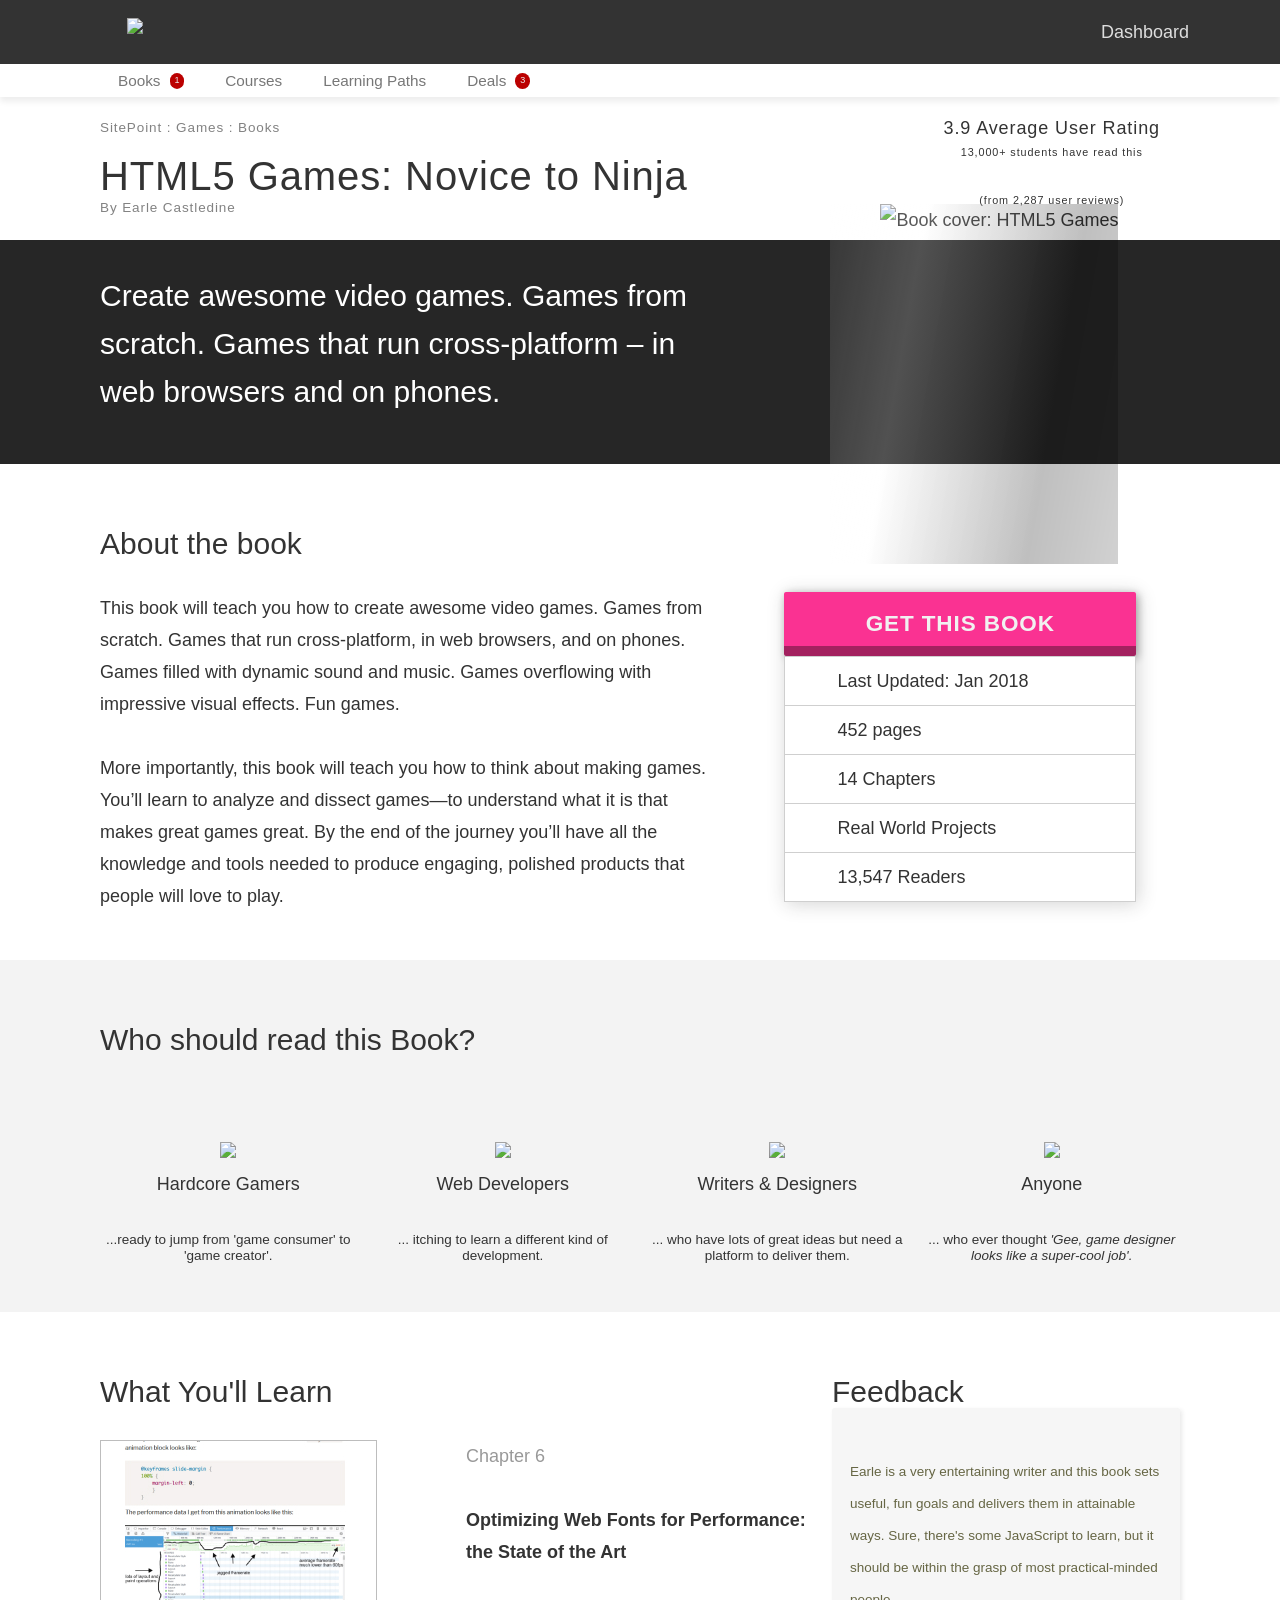
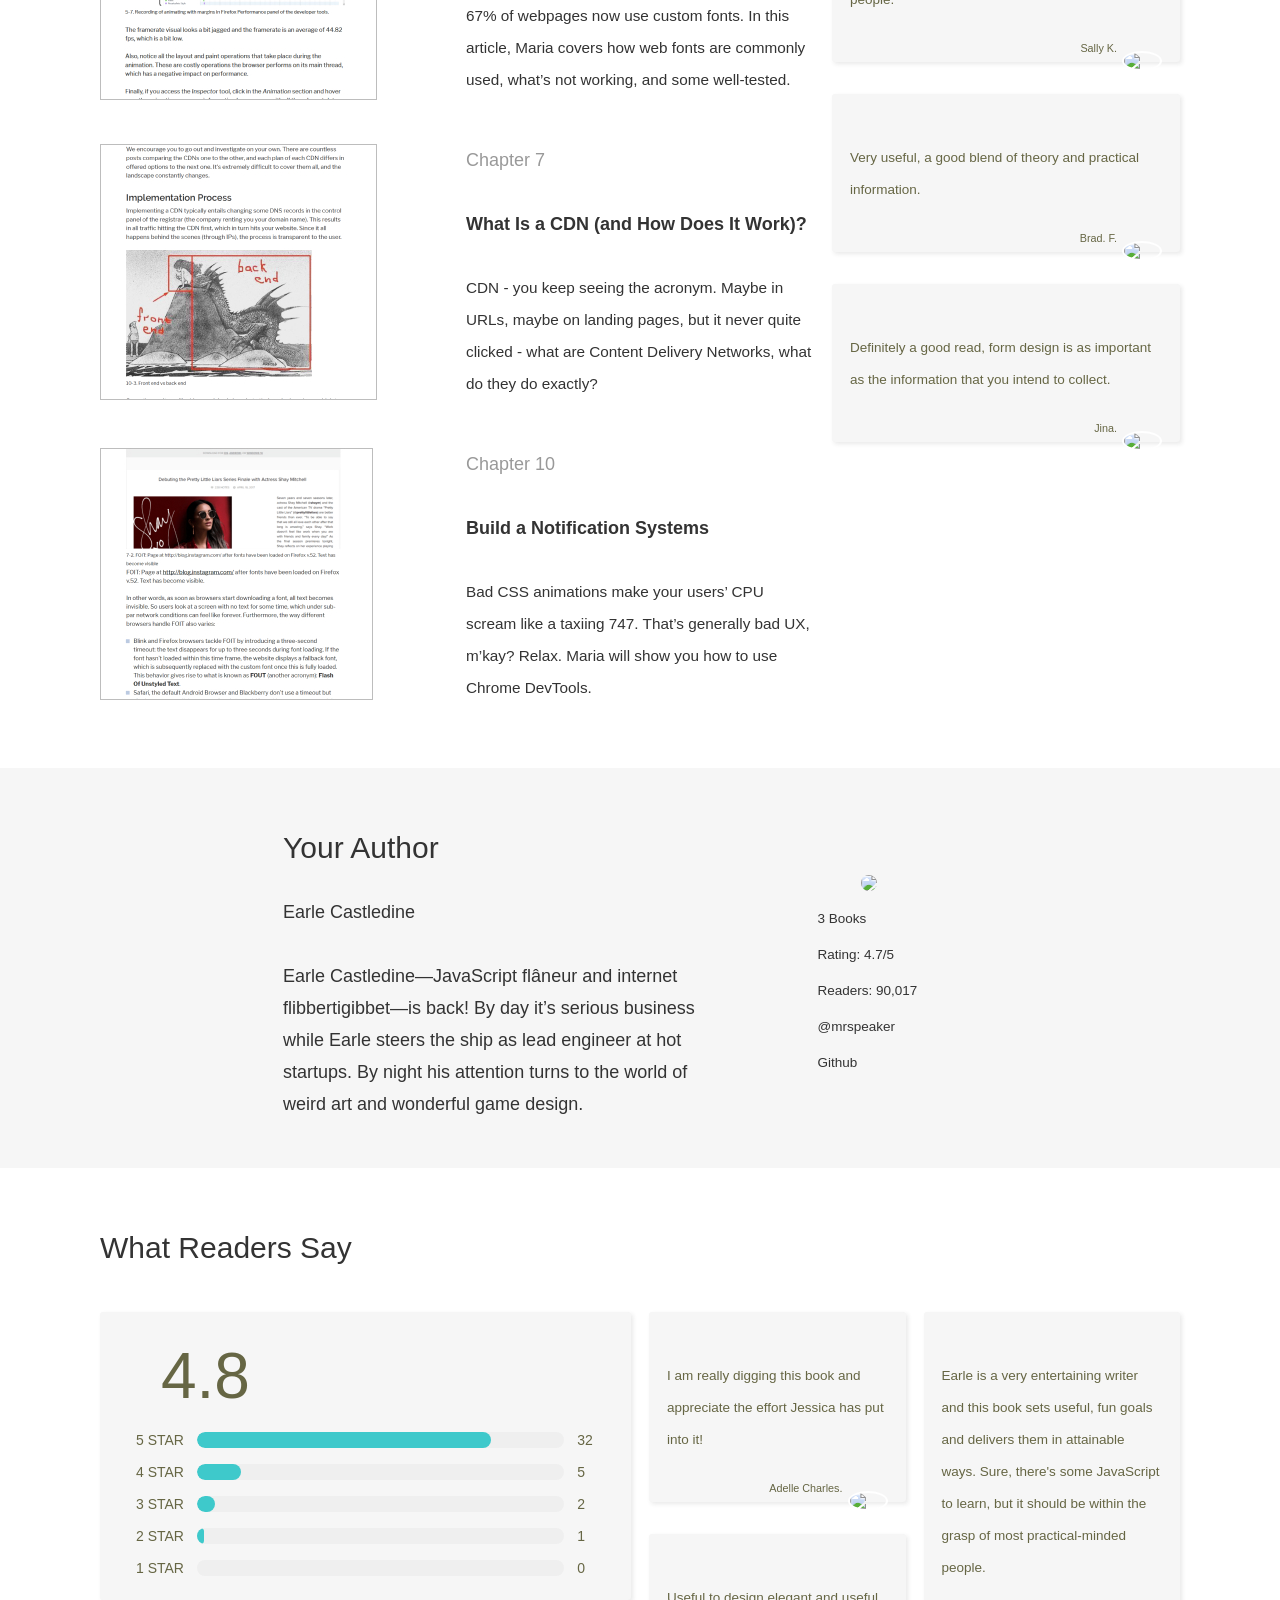
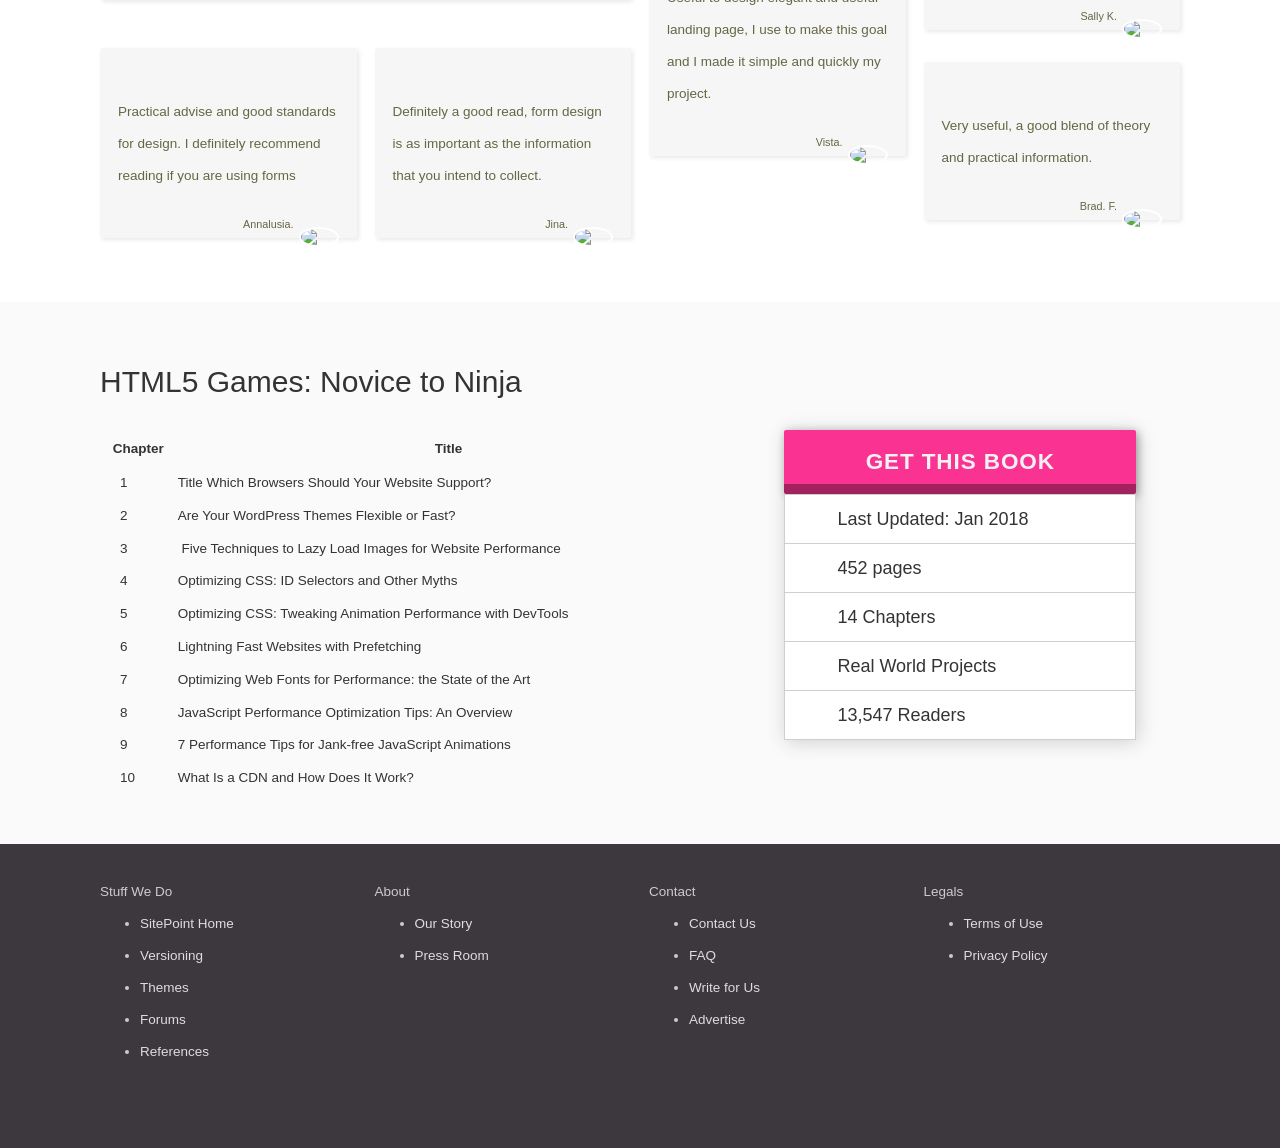
==== commit c2a394df: "updates" ====
--- a/index.html
+++ b/index.html
@@ -10,7 +10,7 @@
   <!-- Font-->
   <link rel="stylesheet" type="text/css" href="styles/css/base.css">
 </head>
-<body class="borders labelling vertical-rhythm">
+<body class="-borders -labelling -vertical-rhythm">
   <!-- header.pug-->
   <header class="sitepoint">
     <div class="container">
@@ -132,7 +132,7 @@
   <section class="whatyoulllearn">
     <div class="container">
       <div class="grid-12">
-        <div class="col-7">
+        <div class="col-8">
           <h2>What You'll Learn</h2>
           <div class="grid-12">
             <div class="col-6 image"><img src="images/image24.jpg"></div>
@@ -164,20 +164,24 @@
             </div>
           </div>
         </div>
-        <div class="col-5">
-          <h2>What You'll Learn</h2>
-          <p>
-            67% of webpages now use custom fonts. In this article, Maria covers how web fonts are commonly used, what’s not working,
-            and some well-tested.
-          </p>
-          <p>
-            67% of webpages now use custom fonts. In this article, Maria covers how web fonts are commonly used, what’s not working,
-            and some well-tested.
-          </p>
-          <p>
-            67% of webpages now use custom fonts. In this article, Maria covers how web fonts are commonly used, what’s not working,
-            and some well-tested.
-          </p>
+        <div class="col-4">
+          <h2>Feedback
+            <div class="review">
+              <div class="rating-box"><i class="fas fa-star"></i><i class="fas fa-star"></i><i class="fas fa-star"></i><i class="far fa-star"></i><i class="far fa-star"></i></div>
+              <p>Earle is a very entertaining writer and this book sets useful, fun goals and delivers them in attainable ways. Sure, there's some JavaScript to learn, but it should be within the grasp of most practical-minded people.</p>
+              <p class="avatar">Sally K.<img src="https://d3iw72m71ie81c.cloudfront.net/female-52.jpg"></p>
+            </div>
+            <div class="review">
+              <div class="rating-box"><i class="fas fa-star"></i><i class="fas fa-star"></i><i class="fas fa-star"></i><i class="fas fa-star"></i><i class="far fa-star"></i></div>
+              <p>Very useful, a good blend of theory and practical information.</p>
+              <p class="avatar">Brad. F.<img src="https://s3.amazonaws.com/uifaces/faces/twitter/brad_frost/128.jpg"></p>
+            </div>
+            <div class="review">
+              <div class="rating-box"><i class="fas fa-star"></i><i class="fas fa-star"></i><i class="fas fa-star"></i><i class="fas fa-star"></i><i class="far fa-star"></i></div>
+              <p>Definitely a good read, form design is as important as the information that you intend to collect.</p>
+              <p class="avatar">Jina.<img src="https://s3.amazonaws.com/uifaces/faces/twitter/jina/128.jpg"></p>
+            </div>
+          </h2>
         </div>
       </div>
     </div>
@@ -464,7 +468,7 @@
                 </tr>
                 <tr class="disabled">
                   <td> 9: </td>
-                  <td>Optimizing & Packaging<i class="fas fa-lock"></i></td>
+                  <td>Optimizing &amp; Packaging<i class="fas fa-lock"></i></td>
                   <td>389</td>
                 </tr>
                 <tr class="disabled">
--- a/styles/css/base.css
+++ b/styles/css/base.css
@@ -978,33 +978,23 @@
 
 @media screen and (min-width: 36rem) {
   html {
-    font-size: 14px; }
-    html body.labelling:before {
-      content: 'tablet';
-      background: green; } }
+    font-size: 14px; } }
 
 @media screen and (min-width: 48em) {
   html {
-    font-size: 16px; }
-    html body.labelling:before {
-      content: 'laptop';
-      background: gray; } }
+    font-size: 16px; } }
 
 @media screen and (min-width: 64em) {
   html {
-    font-size: 18px; }
-    html body.labelling:before {
-      content: 'desktop';
-      background: blueviolet; } }
+    font-size: 18px; } }
 
 @media screen and (min-width: 80em) {
   html {
-    font-size: 20px; }
-    html body.labelling:before {
-      content: 'wide-monitor';
-      background: navy; } }
-
-[class*=col-], [class*=col_], [class~=col] {
+    font-size: 18px; } }
+
+[class*=col-],
+[class*=col_],
+[class~=col] {
   padding: 0 0.5rem 0.88889rem;
   max-width: 100%; }
 
@@ -1476,33 +1466,33 @@
       width: 1.2rem; }
 
 .book.size-large {
-  height: 35em;
-  width: 28em;
-  -webkit-perspective: 148.75em;
-  perspective: 148.75em; }
+  height: 35rem;
+  width: 28rem;
+  -webkit-perspective: 148.75rem;
+  perspective: 148.75rem; }
   .book.size-large .backcover {
-    -webkit-transform: rotateY(180deg) translateZ(2.1em);
-    transform: rotateY(180deg) translateZ(2.1em); }
+    -webkit-transform: rotateY(180deg) translateZ(2.1rem);
+    transform: rotateY(180deg) translateZ(2.1rem); }
     .book.size-large .backcover:before, .book.size-large .backcover:after {
-      width: 2.1em; }
+      width: 2.1rem; }
 
 .book.size-large.chunky .backcover {
-  -webkit-transform: rotateY(180deg) translateZ(2.8em);
-  transform: rotateY(180deg) translateZ(2.8em); }
+  -webkit-transform: rotateY(180deg) translateZ(3.15rem);
+  transform: rotateY(180deg) translateZ(3.15rem); }
   .book.size-large.chunky .backcover:before, .book.size-large.chunky .backcover:after {
-    width: 2.8em; }
+    width: 3.15rem; }
 
 .book.size-small.chunky .backcover {
-  -webkit-transform: rotateY(180deg) translateZ(2.8em);
-  transform: rotateY(180deg) translateZ(2.8em); }
+  -webkit-transform: rotateY(180deg) translateZ(0.9rem);
+  transform: rotateY(180deg) translateZ(0.9rem); }
   .book.size-small.chunky .backcover:before, .book.size-small.chunky .backcover:after {
-    width: 2.8em; }
+    width: 0.9rem; }
 
 .book.size-mid.chunky .backcover {
-  -webkit-transform: rotateY(180deg) translateZ(2.8em);
-  transform: rotateY(180deg) translateZ(2.8em); }
+  -webkit-transform: rotateY(180deg) translateZ(1.8rem);
+  transform: rotateY(180deg) translateZ(1.8rem); }
   .book.size-mid.chunky .backcover:before, .book.size-mid.chunky .backcover:after {
-    width: 2.8em; }
+    width: 1.8rem; }
 
 .book {
   margin: 2em;
@@ -2080,7 +2070,7 @@
   position: fixed;
   content: 'default';
   text-align: center;
-  z-index: 99;
+  z-index: 9999;
   width: 4rem;
   right: 3rem;
   height: .8rem;
@@ -2164,4 +2154,29 @@
 .labelling li:after {
   content: "<li>"; }
 
+/*  === MEDIA QUERY LABELS ===  */
+html body.labelling:before {
+  content: 'default';
+  background: goldenrod; }
+
+@media screen and (min-width: 36rem) {
+  html body.labelling:before {
+    content: 'tablet';
+    background: green; } }
+
+@media screen and (min-width: 48em) {
+  html body.labelling:before {
+    content: 'laptop';
+    background: gray; } }
+
+@media screen and (min-width: 64em) {
+  html body.labelling:before {
+    content: 'desktop';
+    background: blueviolet; } }
+
+@media screen and (min-width: 80em) {
+  html body.labelling:before {
+    content: 'wide-monitor';
+    background: #3737f7; } }
+
 /*# sourceMappingURL=base.css.map */
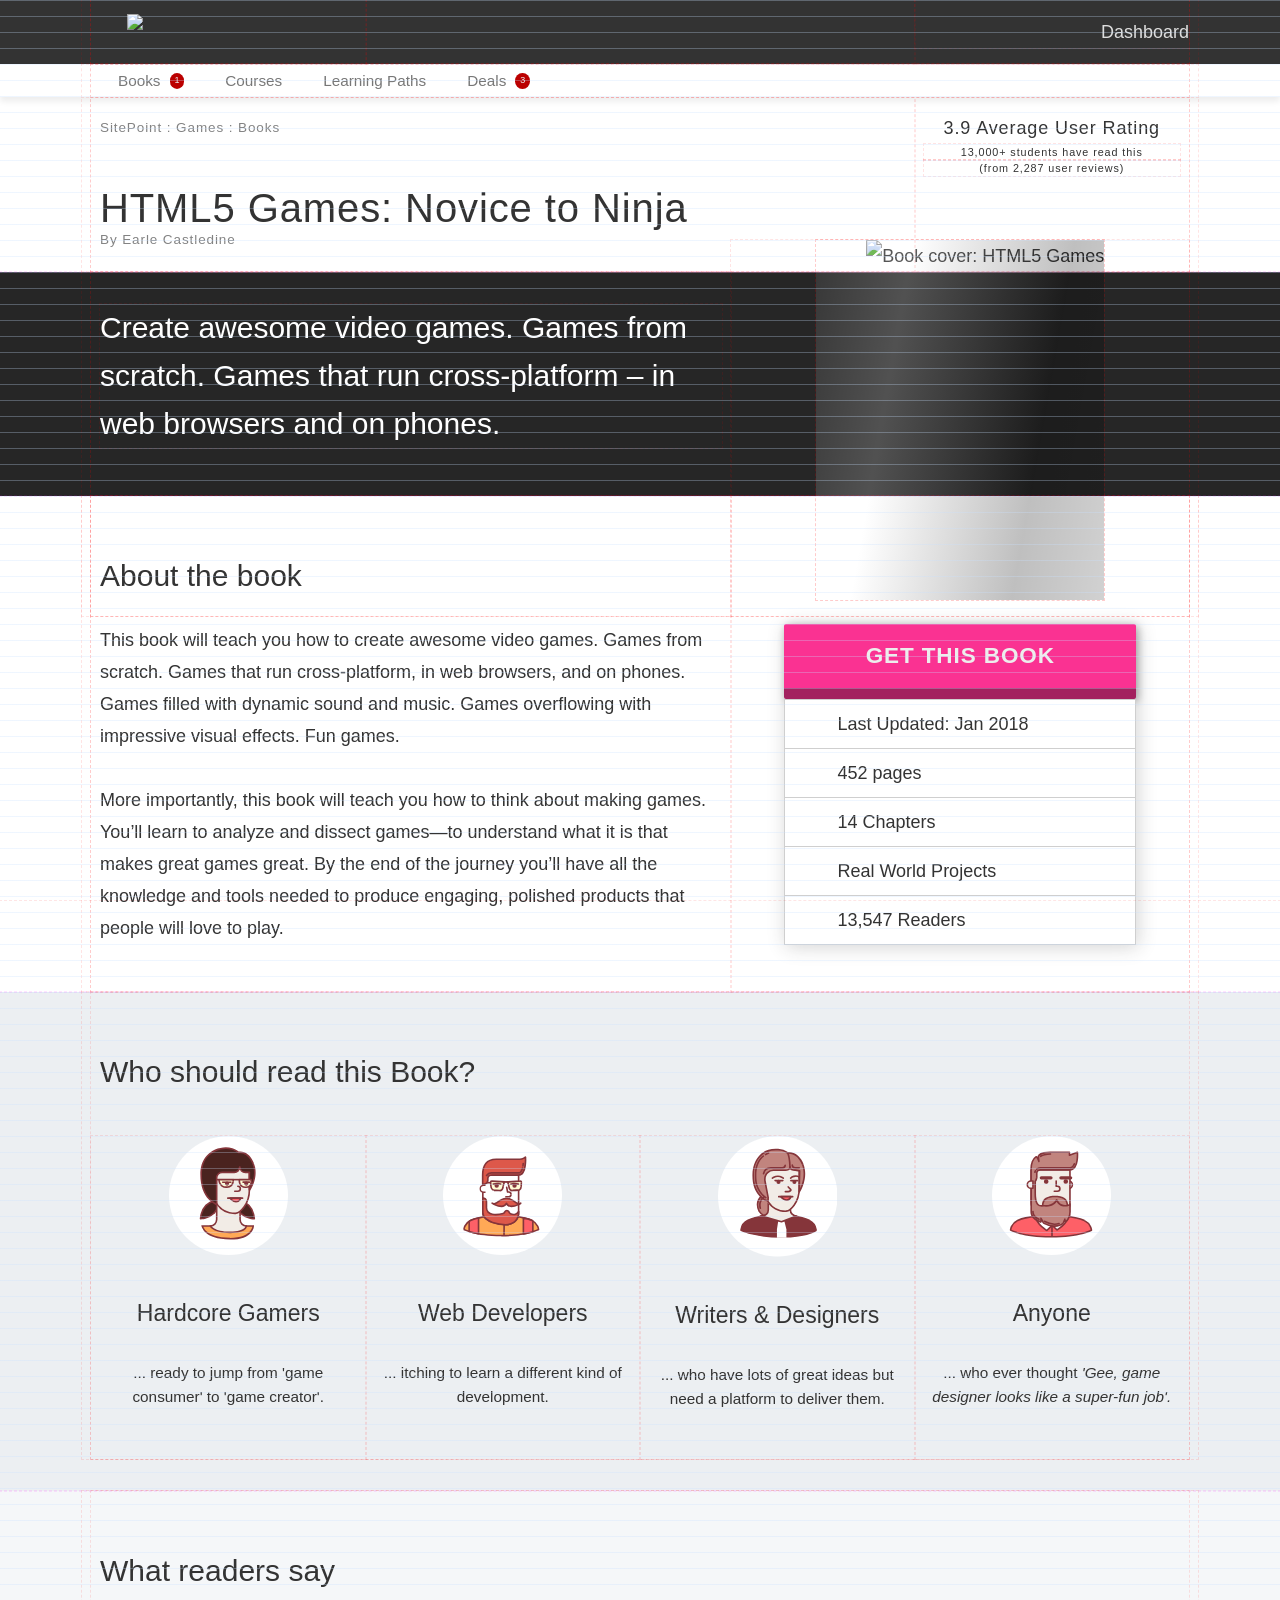
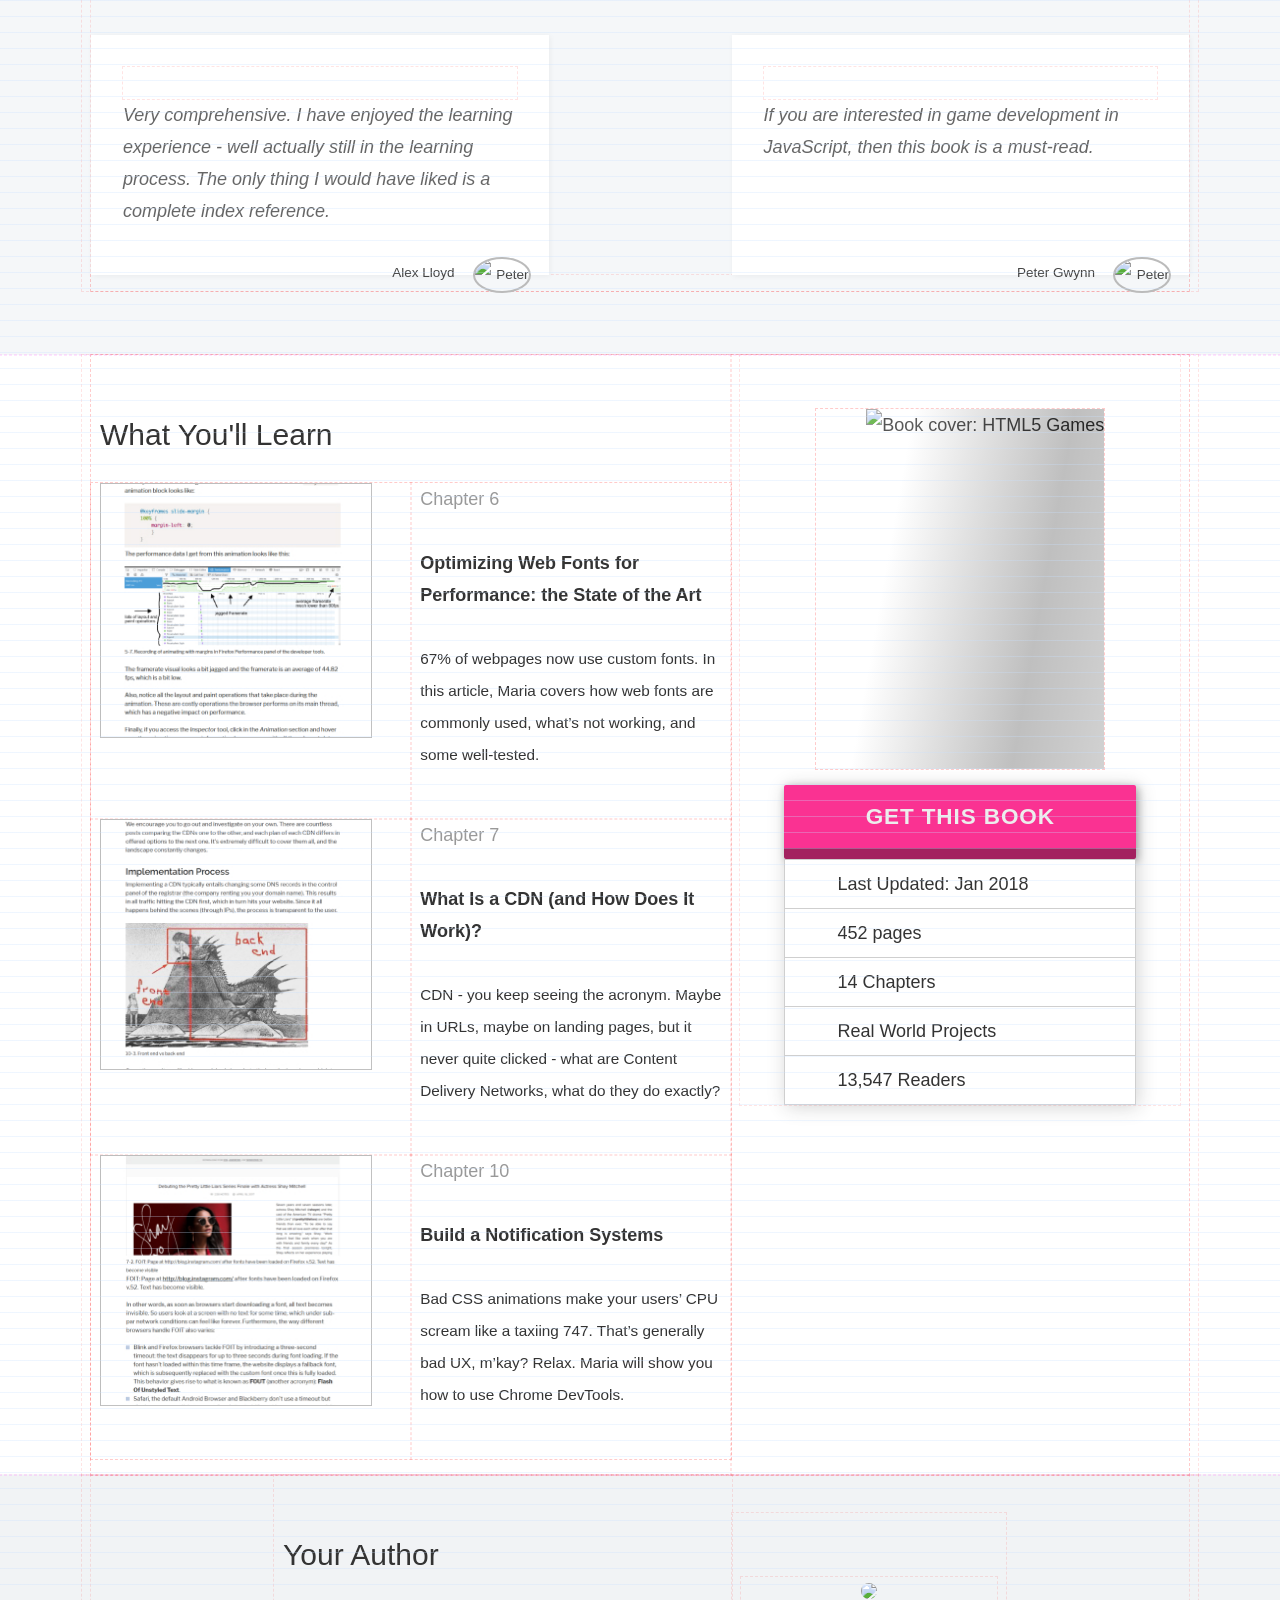
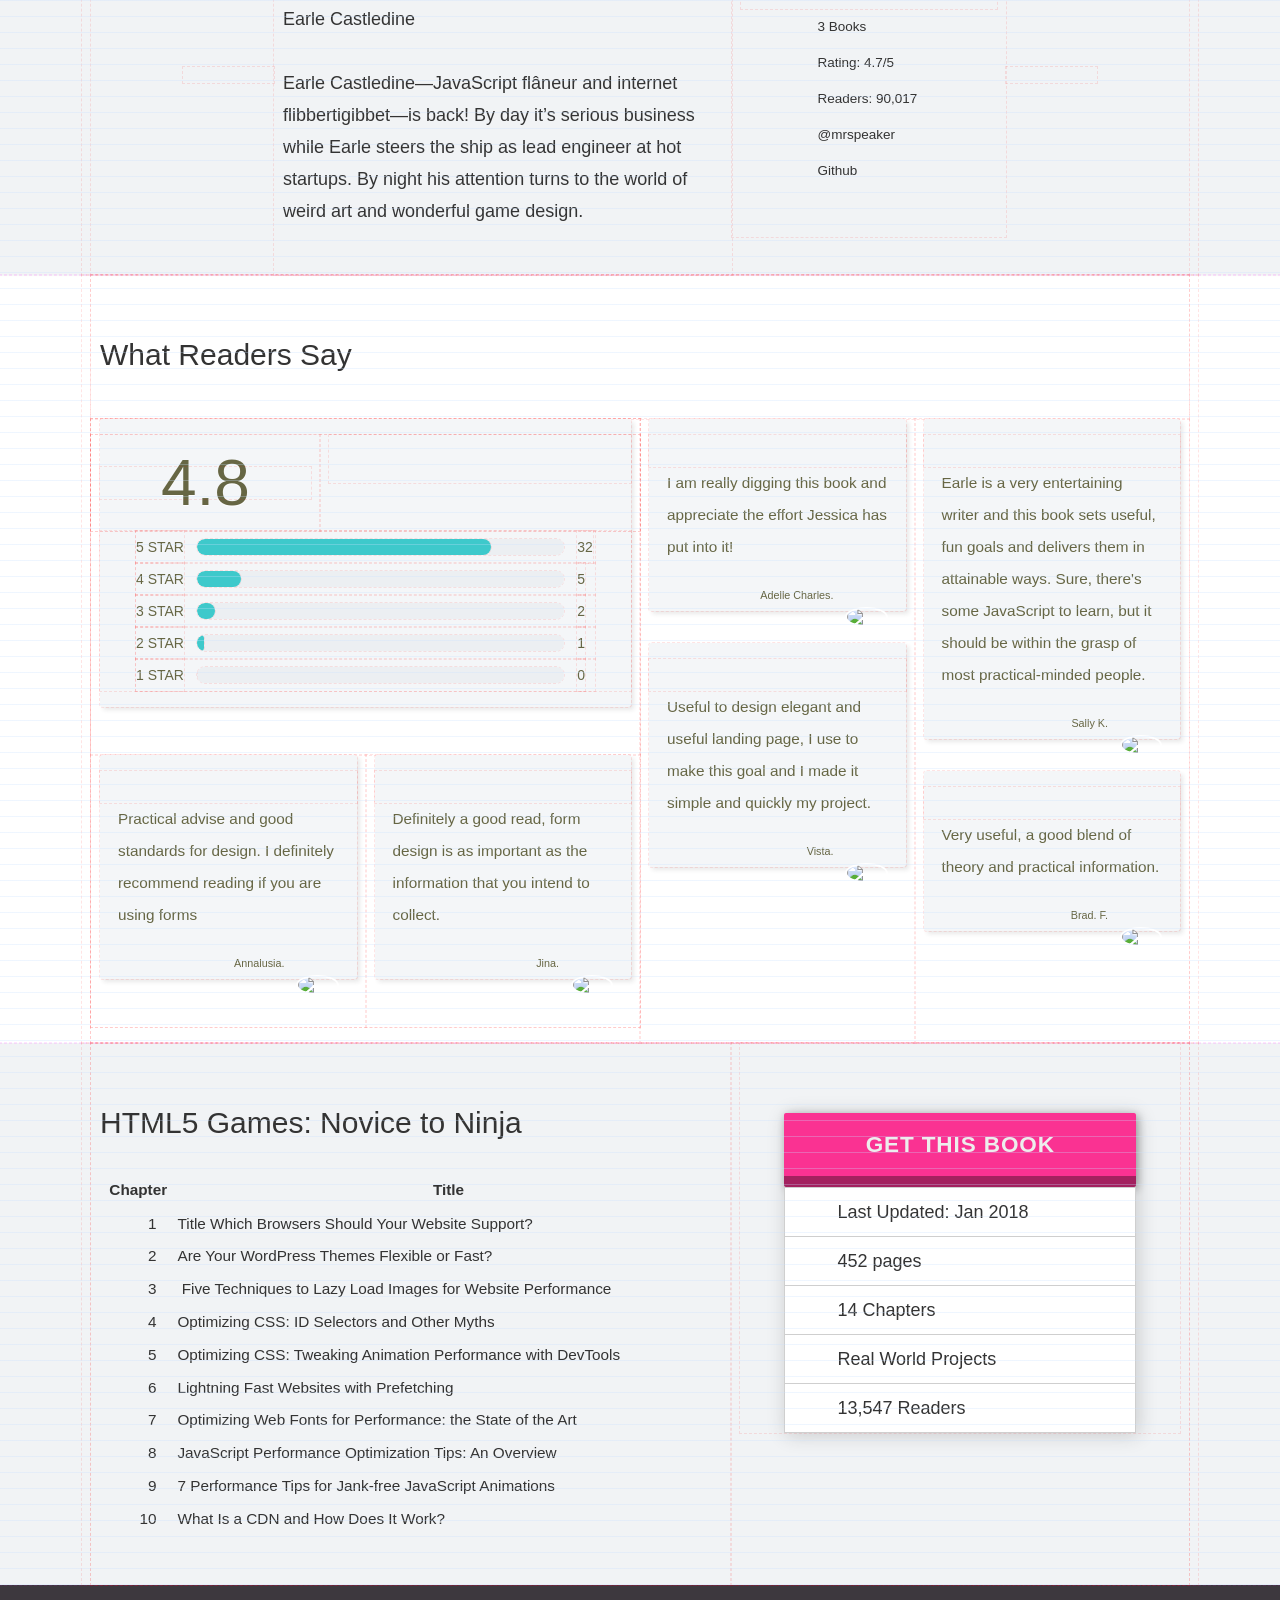
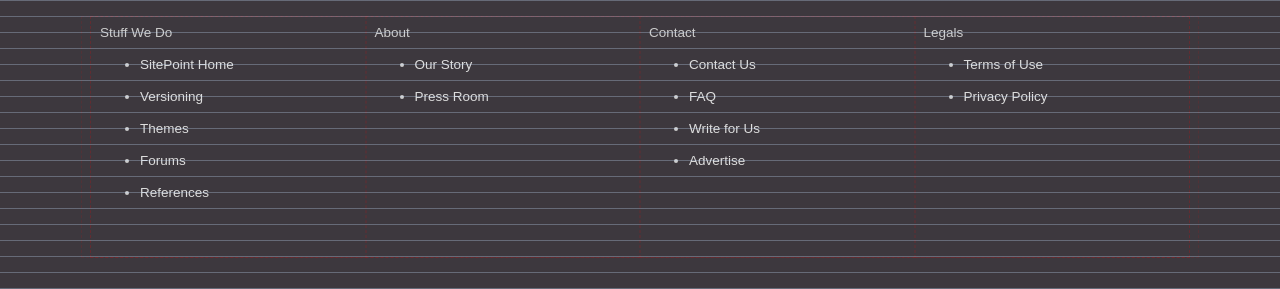
==== commit 6d8f081f: "Stuff" ====
--- a/index.html
+++ b/index.html
@@ -10,7 +10,7 @@
   <!-- Font-->
   <link rel="stylesheet" type="text/css" href="styles/css/base.css">
 </head>
-<body class="-borders -labelling -vertical-rhythm">
+<body class="borders -labelling vertical-rhythm">
   <!-- header.pug-->
   <header class="sitepoint">
     <div class="container">
@@ -69,7 +69,7 @@
               <li>452 Pages</li>
             </ul><a class="do" href="#openModal">Preview</a><a class="buy" href="https://www.sitepoint.com/premium/products/Z2lkOi8vbGVhcm5hYmxlL1Byb2R1Y3QvMTE5">Buy</a>
           </div>
-          <div class="book view3d size-mid oclock-1 hover"><a href="#openModal">
+          <div class="book view3d size-mid oclock-1 hover aspect8-10"><a href="#openModal">
               <div class="cover"><img src="https://raw.githubusercontent.com/sitepoint/Complete-Cover-Archive/New-UX-books/games1/9780994182616-Perfect-html5-games-small.png" alt="Book cover: HTML5 Games"></div></a></div>
         </div>
       </div>
@@ -107,36 +107,65 @@
   <section class="whoisthisfor">
     <div class="container">
       <div class="grid-12">
-        <div class="col-12">
-          <h2>Who should read this Book?</h2>
-        </div>
-        <div class="col-3"><img src="https://cdn.rawgit.com/alexmwalker/Complete-Cover-Archive/23a9c2c3/misc/daphne.svg.svg">
-          <h4>Hardcore Gamers</h4>
-          <p>...ready to jump from 'game consumer' to 'game creator'.</p>
-        </div>
-        <div class="col-3"><img src="https://cdn.rawgit.com/alexmwalker/Complete-Cover-Archive/6a8d260d/misc/dan.svg.svg">
-          <h4>Web Developers</h4>
+        <h2 class="col-12">Who should read this Book?</h2>
+        <div class="col-3_sm-6"><img src="images/SVG/head4.svg">
+          <h3>Hardcore Gamers</h3>
+          <p>... ready to jump from 'game consumer' to 'game creator'.</p>
+        </div>
+        <div class="col-3_sm-6"><img src="images/SVG/head3.svg">
+          <h3>Web Developers</h3>
           <p>... itching to learn a different kind of development.</p>
         </div>
-        <div class="col-3"><img src="https://cdn.rawgit.com/alexmwalker/Complete-Cover-Archive/6a8d260d/misc/hector.svg.svg">
-          <h4>Writers &amp; Designers</h4>
+        <div class="col-3_sm-6"><img src="images/SVG/head11.svg">
+          <h3>Writers &amp; Designers</h3>
           <p>... who have lots of great ideas but need a platform to deliver them.</p>
         </div>
-        <div class="col-3"><img src="https://cdn.rawgit.com/alexmwalker/Complete-Cover-Archive/6a8d260d/misc/janice.svg.svg">
-          <h4>Anyone</h4>
-          <p>... who ever thought <em>'Gee, game designer looks like a super-cool job'.</em></p>
-        </div>
+        <div class="col-3_sm-6"><img src="images/SVG/head10.svg">
+          <h3>Anyone</h3>
+          <p>... who ever thought <em>'Gee, game designer looks like a super-fun job'.</em></p>
+        </div>
+      </div>
+    </div>
+    <!-- there are 12 heads -->
+  </section>
+  <section class="readers-say">
+    <div class="container">
+      <div class="grid-spaceBetween">
+        <h2 class="col-12">What readers say</h2>
+        <dl class="col-5">
+          <dd>
+            <div class="rating-box"><i class="fas fa-star"></i>
+<i class="fas fa-star"></i>
+<i class="fas fa-star"></i>
+<i class="fas fa-star"></i>
+<i class="fas fa-star"></i>
+            </div>Very comprehensive. I have enjoyed the learning experience - well actually still in the learning process. The only thing I would have liked is a complete index reference.
+          </dd>
+          <dt class="avatar">Alex Lloyd<img src="https://s3.amazonaws.com/uifaces/faces/twitter/vista/128.jpg" alt="Peter"></dt>
+        </dl>
+        <dl class="col-5">
+          <dd>
+            <div class="rating-box"><i class="fas fa-star"></i>
+<i class="fas fa-star"></i>
+<i class="fas fa-star"></i>
+<i class="fas fa-star"></i>
+<i class="fas fa-star"></i>
+            </div>If you are interested in game development in JavaScript, then this book is a must-read.
+          </dd>
+          <dt class="avatar">Peter Gwynn<img src="https://s3.amazonaws.com/uifaces/faces/twitter/tonypeterson/128.jpg" alt="Peter"></dt>
+        </dl>
+        <div class="col-12"></div>
       </div>
     </div>
   </section>
   <section class="whatyoulllearn">
     <div class="container">
       <div class="grid-12">
-        <div class="col-8">
+        <div class="col-7">
           <h2>What You'll Learn</h2>
           <div class="grid-12">
-            <div class="col-6 image"><img src="images/image24.jpg"></div>
-            <div class="col-6 blurb">
+            <div class="col-6_sm-12 image"><img src="images/image24.jpg"></div>
+            <div class="col-6_sm-12 blurb">
               <h5>Chapter 6</h5>
               <h4>Optimizing Web Fonts for Performance: the State of the Art</h4>
               <p>
@@ -144,8 +173,8 @@
                 not working, and some well-tested.
               </p>
             </div>
-            <div class="col-6 image"><img src="images/image27.jpg"></div>
-            <div class="col-6 blurb">
+            <div class="col-6_sm-12 image"><img src="images/image27.jpg"></div>
+            <div class="col-6_sm-12 blurb">
               <h5>Chapter 7</h5>
               <h4>What Is a CDN (and How Does It Work)?</h4>
               <p>
@@ -153,8 +182,8 @@
                 are Content Delivery Networks, what do they do exactly?
               </p>
             </div>
-            <div class="col-6 image"><img src="images/image28.jpg"></div>
-            <div class="col-6 blurb">
+            <div class="col-6_sm-12 image"><img src="images/image28.jpg"></div>
+            <div class="col-6_sm-12 blurb">
               <h5>Chapter 10</h5>
               <h4>Build a Notification Systems</h4>
               <p>
@@ -164,24 +193,19 @@
             </div>
           </div>
         </div>
-        <div class="col-4">
-          <h2>Feedback
-            <div class="review">
-              <div class="rating-box"><i class="fas fa-star"></i><i class="fas fa-star"></i><i class="fas fa-star"></i><i class="far fa-star"></i><i class="far fa-star"></i></div>
-              <p>Earle is a very entertaining writer and this book sets useful, fun goals and delivers them in attainable ways. Sure, there's some JavaScript to learn, but it should be within the grasp of most practical-minded people.</p>
-              <p class="avatar">Sally K.<img src="https://d3iw72m71ie81c.cloudfront.net/female-52.jpg"></p>
-            </div>
-            <div class="review">
-              <div class="rating-box"><i class="fas fa-star"></i><i class="fas fa-star"></i><i class="fas fa-star"></i><i class="fas fa-star"></i><i class="far fa-star"></i></div>
-              <p>Very useful, a good blend of theory and practical information.</p>
-              <p class="avatar">Brad. F.<img src="https://s3.amazonaws.com/uifaces/faces/twitter/brad_frost/128.jpg"></p>
-            </div>
-            <div class="review">
-              <div class="rating-box"><i class="fas fa-star"></i><i class="fas fa-star"></i><i class="fas fa-star"></i><i class="fas fa-star"></i><i class="far fa-star"></i></div>
-              <p>Definitely a good read, form design is as important as the information that you intend to collect.</p>
-              <p class="avatar">Jina.<img src="https://s3.amazonaws.com/uifaces/faces/twitter/jina/128.jpg"></p>
-            </div>
-          </h2>
+        <div class="col-5">
+          <div class="specs-unit">
+            <div class="book view3d size-mid chunky oclock-12 hover aspect8-10"><a href="#openModal">
+                <div class="cover"><img src="https://raw.githubusercontent.com/sitepoint/Complete-Cover-Archive/New-UX-books/games1/9780994182616-Perfect-html5-games-small.png" alt="Book cover: HTML5 Games"></div></a></div>
+            <ul class="specs">
+              <li><a class="buy" href="https://www.sitepoint.com/premium/products/Z2lkOi8vbGVhcm5hYmxlL1Byb2R1Y3QvMTE5">Get this Book</a></li>
+              <li class="icon"><i class="far fa-calendar-alt"></i> Last Updated: Jan 2018</li>
+              <li class="icon specs-video"><i class="far fa-file"></i> 452 pages</li>
+              <li class="icon specs-length"><i class="fas fa-list-ol"></i> 14 Chapters</li>
+              <li class="icon specs-projects"><i class="fas fa-folder-open"></i> Real World Projects</li>
+              <li class="icon specs-students"><i class="fas fa-users"></i> 13,547 Readers</li>
+            </ul>
+          </div>
         </div>
       </div>
     </div>
@@ -189,7 +213,7 @@
   <section class="authors">
     <div class="container">
       <div class="grid-center grid-middle">
-        <div class="col-1"><i class="fas fa-2x fa-chevron-circle-left"></i></div>
+        <div class="col-1 text-center"><i class="fas fa-2x fa-chevron-circle-left"></i></div>
         <div class="col-5">
           <h2>Your Author</h2>
           <h4>Earle Castledine</h4>
@@ -209,7 +233,7 @@
             <li><i class="fab fa-github"></i><a href="https://github.com/mrspeaker">Github</a></li>
           </ul>
         </div>
-        <div class="col-1"><i class="fas fa-2x fa-chevron-circle-right"></i></div>
+        <div class="col-1 text-center"><i class="fas fa-2x fa-chevron-circle-right"></i></div>
       </div>
     </div>
   </section>
@@ -367,14 +391,20 @@
           </table>
         </div>
         <div class="col-5">
-          <ul class="specs">
-            <li><a class="buy" href="https://www.sitepoint.com/premium/products/Z2lkOi8vbGVhcm5hYmxlL1Byb2R1Y3QvMTE5">Get this Book</a></li>
-            <li class="icon"><i class="far fa-calendar-alt"></i> Last Updated: Jan 2018</li>
-            <li class="icon specs-video"><i class="far fa-file"></i> 452 pages</li>
-            <li class="icon specs-length"><i class="fas fa-list-ol"></i> 14 Chapters</li>
-            <li class="icon specs-projects"><i class="fas fa-folder-open"></i> Real World Projects</li>
-            <li class="icon specs-students"><i class="fas fa-users"></i> 13,547 Readers      </li>
-          </ul>
+          <div class="specs-unit">
+            <!-- .book.view3d.size-mid.oclock-12.aspect8-10.hover-->
+            <!--  a(href="#openModal")-->
+            <!--    .cover-->
+            <!--      img(src="https://raw.githubusercontent.com/sitepoint/Complete-Cover-Archive/New-UX-books/games1/9780994182616-Perfect-html5-games-small.png" alt="Book cover: HTML5 Games")-->
+            <ul class="specs">
+              <li><a class="buy" href="https://www.sitepoint.com/premium/products/Z2lkOi8vbGVhcm5hYmxlL1Byb2R1Y3QvMTE5">Get this Book</a></li>
+              <li class="icon"><i class="far fa-calendar-alt"></i> Last Updated: Jan 2018</li>
+              <li class="icon specs-video"><i class="far fa-file"></i> 452 pages</li>
+              <li class="icon specs-length"><i class="fas fa-list-ol"></i> 14 Chapters</li>
+              <li class="icon specs-projects"><i class="fas fa-folder-open"></i> Real World Projects</li>
+              <li class="icon specs-students"><i class="fas fa-users"></i> 13,547 Readers</li>
+            </ul>
+          </div>
         </div>
       </div>
     </div>
@@ -491,32 +521,56 @@
   </div>
   <script src="https://cdn.rawgit.com/alexmwalker/view3d/master/js/scripts.js"></script>
   <script src="https://use.fontawesome.com/releases/v5.0.6/js/all.js"></script>
+  <script src="//cdnjs.cloudflare.com/ajax/libs/jquery/2.1.3/jquery.min.js"></script>
+  <script src="https://cdnjs.cloudflare.com/ajax/libs/animate.css/3.5.2/animate.css"></script>
+  <script src="js/hopscotch.js"></script>
   <script>
-    var scrollpos = window.scrollY;
-    var grabProduct = document.querySelector('div#pinit');
-    var bookMatch = document.querySelector('div.book');
-    function add_class_on_scroll() {
-    grabProduct.classList.add("pin-it");
-    bookMatch.classList.add("oclock-spin");
-    bookMatch.classList.remove("oclock-1");
-    bookMatch.classList.remove("size-mid");
-    bookMatch.classList.add("size-small");
-    }
-    function remove_class_on_scroll() {
-    grabProduct.classList.remove("pin-it");
-    bookMatch.classList.add("oclock-1");
-    bookMatch.classList.remove("oclock-spin");
-    bookMatch.classList.remove("size-small");
-    bookMatch.classList.add("size-mid");
-    }
-    window.addEventListener('scroll', function () {
-    scrollpos = window.scrollY;
-    if (scrollpos > 220) {
-    add_class_on_scroll();
-    } else {
-    remove_class_on_scroll();
-    }
-    //console.log(scrollpos);
+    /*  === remembering the last book visited === */
+    
+    /* set it */
+    $('#set').click(function() { // when you click #set...
+      var test = $('#text').val();  // grab the value of input#text (a hidden INPUT value)
+      localStorage.setItem("lastSeen", test); // and write it into a cookie called 'lastSeen'
     });
+    
+    
+    
+    
+    
+    
+    /* get it */
+    $('#get').click(function() {
+      $('#val').text(localStorage.getItem("lastSeen"));
+    });
+    
+    /* remove it */
+    $('#remove').click(function() {
+      localStorage.removeItem("lastSeen");
+    });
+    
+    $('#val').text(localStorage.getItem("lastSeen"));
+    
+    
+    // Define the tour!
+      var tour = {
+        id: "library-tour",
+        steps: [
+          {
+            title: "My Header",
+            content: "This is the header of my page.",
+            target: "header",
+            placement: "right"
+          },
+          {
+            title: "My content",
+            content: "Here is where I put my content.",
+            target: document.querySelector("#content p"),
+            placement: "bottom"
+          }
+        ]
+      };
+    
+      // Start the tour!
+      hopscotch.startTour(library-tour);
   </script>
 </body>
--- a/styles/css/base.css
+++ b/styles/css/base.css
@@ -966,13 +966,13 @@
 /*# sourceMappingURL=dist/gridlex.css.map */
 html {
   font-size: 12px;
-  line-height: 1.77778rem;
+  line-height: 1.7778rem;
   font-family: 'Roboto', sans-serif; }
 
 body {
   font-family: sans-serif;
   font-size: 1rem;
-  line-height: 1.77778rem;
+  line-height: 1.7778rem;
   margin: auto;
   color: #333; }
 
@@ -995,7 +995,7 @@
 [class*=col-],
 [class*=col_],
 [class~=col] {
-  padding: 0 0.5rem 0.88889rem;
+  padding: 0 0.5rem 0.8889rem;
   max-width: 100%; }
 
 .container {
@@ -1004,34 +1004,25 @@
   padding: 0 1rem;
   outline-color: rgba(0, 0, 255, 0.5); }
 
-.center-text {
-  text-align: center; }
-
-.left-text {
-  text-align: left; }
-
-.right-text {
-  text-align: right; }
-
-.vertical-1 {
-  padding: 0.888889rem 0; }
+.topoffset {
+  padding-top: 6.2223rem; }
 
 /* typography size */
 h1,
 .is-size-1 {
   font-size: 2.2222222rem;
   font-weight: 500;
-  line-height: 3.5555556rem;
-  margin-top: 1.7777778rem;
-  margin-bottom: 1.7777778rem; }
+  line-height: 3.5556rem;
+  margin-top: 1.7778rem;
+  margin-bottom: 1.7778rem; }
 
 h2,
 .is-size-2 {
   font-size: 1.6666667rem;
   font-weight: 500;
-  line-height: 1.7777778rem;
-  margin-top: 1.7777778rem;
-  margin-bottom: 1.7777778rem; }
+  line-height: 1.7778rem;
+  margin-top: 1.7778rem;
+  margin-bottom: 1.7778rem; }
 
 h2 {
   margin-top: 3.5555556rem; }
@@ -1039,24 +1030,25 @@
 h3,
 .is-size-3 {
   font-size: 1.2777778rem;
-  line-height: 1.7777778rem;
-  margin-top: 1.7777778rem;
-  margin-bottom: 1.7777778rem; }
+  line-height: 1.7778rem;
+  font-weight: 400;
+  margin-top: 1.7778rem;
+  margin-bottom: 1.7778rem; }
 
 h4,
 .is-size-4 {
   font-size: 1rem;
   font-weight: 400;
-  line-height: 1.7777778rem;
-  margin-top: 1.7777778rem;
-  margin-bottom: 1.7777778rem; }
+  line-height: 1.7778rem;
+  margin-top: 1.7778rem;
+  margin-bottom: 1.7778rem; }
 
 h5,
 .is-size-5 {
   font-size: 1rem;
   font-weight: 400;
-  line-height: 1.7777778rem;
-  margin-top: 1.7777778rem;
+  line-height: 1.7778rem;
+  margin-top: 1.7778rem;
   margin-bottom: 0rem; }
 
 p,
@@ -1067,7 +1059,7 @@
 blockquote {
   font-weight: 300;
   margin-top: 0rem;
-  margin-bottom: 1.7777778rem; }
+  margin-bottom: 1.7778rem; }
 
 ul ul,
 ol ol,
@@ -1079,12 +1071,13 @@
 .small {
   font-size: .6rem;
   font-weight: 300;
-  line-height: 0.88889rem; }
+  line-height: 0.8889rem;
+  margin-bottom: 0; }
 
 /* ===  BUTTONS  === */
-a.do, a.buy {
+button.do, button.buy, a.do, a.buy {
   line-height: 3.555555rem;
-  color: #f1f1f1;
+  color: #ededed;
   text-transform: uppercase;
   display: inline-block;
   text-decoration: none;
@@ -1093,36 +1086,83 @@
   font-size: 1.25rem;
   font-weight: 600;
   width: 100%;
+  padding: 0;
   border-radius: 2px;
+  border: 0;
   -webkit-box-shadow: 2px 2px 8px rgba(0, 0, 0, 0.3);
   box-shadow: 2px 2px 8px rgba(0, 0, 0, 0.3);
   background: -webkit-gradient(linear, left top, left bottom, from(transparent), color-stop(84.9%, transparent), color-stop(85%, rgba(0, 0, 0, 0.35)), to(rgba(0, 0, 0, 0.35))), #9B51E0;
   background: -webkit-linear-gradient(top, transparent 0%, transparent 84.9%, rgba(0, 0, 0, 0.35) 85%, rgba(0, 0, 0, 0.35) 100%), #9B51E0;
   background: -o-linear-gradient(top, transparent 0%, transparent 84.9%, rgba(0, 0, 0, 0.35) 85%, rgba(0, 0, 0, 0.35) 100%), #9B51E0;
-  background: linear-gradient(180deg, transparent 0%, transparent 84.9%, rgba(0, 0, 0, 0.35) 85%, rgba(0, 0, 0, 0.35) 100%), #9B51E0; }
-  a.do:hover, a.buy:hover {
+  background: linear-gradient(180deg, transparent 0%, transparent 84.9%, rgba(0, 0, 0, 0.35) 85%, rgba(0, 0, 0, 0.35) 100%), #9B51E0;
+  -webkit-transition: all .3s;
+  -o-transition: all .3s;
+  transition: all .3s; }
+  button.do:hover, button.buy:hover, a.do:hover, a.buy:hover {
     background: -webkit-gradient(linear, left top, left bottom, from(transparent), color-stop(84.9%, transparent), color-stop(85%, rgba(0, 0, 0, 0.35)), to(rgba(0, 0, 0, 0.35))), #A34EF2;
     background: -webkit-linear-gradient(top, transparent 0%, transparent 84.9%, rgba(0, 0, 0, 0.35) 85%, rgba(0, 0, 0, 0.35) 100%), #A34EF2;
     background: -o-linear-gradient(top, transparent 0%, transparent 84.9%, rgba(0, 0, 0, 0.35) 85%, rgba(0, 0, 0, 0.35) 100%), #A34EF2;
     background: linear-gradient(180deg, transparent 0%, transparent 84.9%, rgba(0, 0, 0, 0.35) 85%, rgba(0, 0, 0, 0.35) 100%), #A34EF2;
     color: #fff;
-    -webkit-box-shadow: 1px 1px 6px rgba(0, 0, 0, 0.4);
-    box-shadow: 1px 1px 6px rgba(0, 0, 0, 0.4); }
-
-a.buy {
+    -webkit-box-shadow: 1px 1px 3px rgba(0, 0, 0, 0.4);
+    box-shadow: 1px 1px 3px rgba(0, 0, 0, 0.4);
+    -webkit-transition: all .3s;
+    -o-transition: all .3s;
+    transition: all .3s;
+    -webkit-transform: scale(1.01);
+    -ms-transform: scale(1.01);
+    transform: scale(1.01); }
+  button.do:active, button.buy:active, a.do:active, a.buy:active {
+    background: -webkit-gradient(linear, left top, left bottom, from(transparent), color-stop(89.9%, transparent), color-stop(99%, rgba(0, 0, 0, 0.35)), to(rgba(0, 0, 0, 0.35))), #5d08ad;
+    background: -webkit-linear-gradient(top, transparent 0%, transparent 89.9%, rgba(0, 0, 0, 0.35) 99%, rgba(0, 0, 0, 0.35) 100%), #5d08ad;
+    background: -o-linear-gradient(top, transparent 0%, transparent 89.9%, rgba(0, 0, 0, 0.35) 99%, rgba(0, 0, 0, 0.35) 100%), #5d08ad;
+    background: linear-gradient(180deg, transparent 0%, transparent 89.9%, rgba(0, 0, 0, 0.35) 99%, rgba(0, 0, 0, 0.35) 100%), #5d08ad;
+    -webkit-transform: scale(1);
+    -ms-transform: scale(1);
+    transform: scale(1); }
+
+.specs button.do, button.buy, a.do, a.buy {
+  padding: 0 0 0.6rem 0; }
+
+a.buy, button.buy {
   background: -webkit-gradient(linear, left top, left bottom, from(transparent), color-stop(84.9%, transparent), color-stop(85%, rgba(0, 0, 0, 0.35)), to(rgba(0, 0, 0, 0.35))), #FA3292;
   background: -webkit-linear-gradient(top, transparent 0%, transparent 84.9%, rgba(0, 0, 0, 0.35) 85%, rgba(0, 0, 0, 0.35) 100%), #FA3292;
   background: -o-linear-gradient(top, transparent 0%, transparent 84.9%, rgba(0, 0, 0, 0.35) 85%, rgba(0, 0, 0, 0.35) 100%), #FA3292;
   background: linear-gradient(180deg, transparent 0%, transparent 84.9%, rgba(0, 0, 0, 0.35) 85%, rgba(0, 0, 0, 0.35) 100%), #FA3292; }
-  a.buy:hover {
-    background: -webkit-gradient(linear, left top, left bottom, from(transparent), color-stop(84.9%, transparent), color-stop(85%, rgba(0, 0, 0, 0.35)), to(rgba(0, 0, 0, 0.35))), #f9439b;
-    background: -webkit-linear-gradient(top, transparent 0%, transparent 84.9%, rgba(0, 0, 0, 0.35) 85%, rgba(0, 0, 0, 0.35) 100%), #f9439b;
-    background: -o-linear-gradient(top, transparent 0%, transparent 84.9%, rgba(0, 0, 0, 0.35) 85%, rgba(0, 0, 0, 0.35) 100%), #f9439b;
-    background: linear-gradient(180deg, transparent 0%, transparent 84.9%, rgba(0, 0, 0, 0.35) 85%, rgba(0, 0, 0, 0.35) 100%), #f9439b;
+  a.buy:hover, button.buy:hover {
+    background: -webkit-gradient(linear, left top, left bottom, from(transparent), color-stop(84.9%, transparent), color-stop(85%, rgba(0, 0, 0, 0.35)), to(rgba(0, 0, 0, 0.35))), #e20c73;
+    background: -webkit-linear-gradient(top, transparent 0%, transparent 84.9%, rgba(0, 0, 0, 0.35) 85%, rgba(0, 0, 0, 0.35) 100%), #e20c73;
+    background: -o-linear-gradient(top, transparent 0%, transparent 84.9%, rgba(0, 0, 0, 0.35) 85%, rgba(0, 0, 0, 0.35) 100%), #e20c73;
+    background: linear-gradient(180deg, transparent 0%, transparent 84.9%, rgba(0, 0, 0, 0.35) 85%, rgba(0, 0, 0, 0.35) 100%), #e20c73;
     color: #fff; }
+  a.buy:active, button.buy:active {
+    background: -webkit-gradient(linear, left top, left bottom, from(transparent), color-stop(86.9%, transparent), color-stop(87%, rgba(0, 0, 0, 0.35)), to(rgba(0, 0, 0, 0.35))), #a5034f;
+    background: -webkit-linear-gradient(top, transparent 0%, transparent 86.9%, rgba(0, 0, 0, 0.35) 87%, rgba(0, 0, 0, 0.35) 100%), #a5034f;
+    background: -o-linear-gradient(top, transparent 0%, transparent 86.9%, rgba(0, 0, 0, 0.35) 87%, rgba(0, 0, 0, 0.35) 100%), #a5034f;
+    background: linear-gradient(180deg, transparent 0%, transparent 86.9%, rgba(0, 0, 0, 0.35) 87%, rgba(0, 0, 0, 0.35) 100%), #a5034f; }
 
 .svg-inline--fa {
   margin-right: .5rem; }
+
+a.smallbutton {
+  line-height: 1rem;
+  font-size: .5rem;
+  font-weight: 600;
+  width: 6em;
+  display: block;
+  margin-bottom: 1em; }
+
+.text-left, .left-text {
+  text-align: left; }
+
+.text-right, .right-text {
+  text-align: right; }
+
+.text-center, .center-text {
+  text-align: center; }
+
+.vertical-1 {
+  padding: 0.8889rem 0; }
 
 /* ===  HEADER === */
 header.sitepoint {
@@ -1132,18 +1172,18 @@
   width: 100%;
   z-index: 1000; }
   header.sitepoint .branding {
-    height: 3.55556rem;
+    height: 3.5556rem;
     margin: 0; }
     header.sitepoint .branding .branding-logo {
-      height: 1.77778rem;
-      margin-top: 1rem; }
+      height: 1.7778rem;
+      margin-top: 0rem; }
     header.sitepoint .branding .hamburger {
-      vertical-align: 0.6em;
-      margin-right: 2rem; }
+      vertical-align: .45rem;
+      margin: 1.2rem 2rem 0 0; }
   header.sitepoint .col-3 {
     padding: 0 0rem; }
   header.sitepoint .dash-controls {
-    padding-top: 0.888889rem; }
+    padding-top: 0.8889rem; }
 
 /* ===  NAVBAR === */
 nav.main {
@@ -1157,7 +1197,7 @@
   margin: 0;
   padding: 0;
   font-weight: 500;
-  line-height: 1.7777778rem; }
+  line-height: 1.7778rem; }
   .navbar li {
     display: inline-block;
     font-size: .85rem;
@@ -1178,25 +1218,27 @@
 
 /* ===  BOOKTITLE === */
 section.titling {
-  padding-top: 4.44444rem;
+  padding-top: 4.4445rem;
   letter-spacing: .05rem; }
+  section.titling .rating-box {
+    padding: 0; }
 
 h1.book-title {
   color: #003; }
 
 p.book-breadcrumbs {
-  margin: 1.7777778rem 0 -1.7777778rem;
+  margin: 1.7778rem 0 0;
   font-size: .75rem;
   color: #828282; }
 
 p.book-author {
-  margin: -2.66667rem 0 0rem;
+  margin: -2.6667rem 0 0rem;
   font-size: .75rem;
   color: #828282; }
 
 /* ===  HERO === */
 section.hero {
-  height: 12.44444rem;
+  height: 12.4446rem;
   background-color: #262626;
   background-image: url("https://dab1nmslvvntp.cloudfront.net/wp-content/uploads/2016/11/14788516501466142151pattern-final-copy.png"), -webkit-linear-gradient(285deg, rgba(255, 255, 255, 0), rgba(255, 255, 255, 0) 65%, rgba(38, 38, 38, 0.3) 65.1%, rgba(38, 38, 38, 0.3));
   background-image: url("https://dab1nmslvvntp.cloudfront.net/wp-content/uploads/2016/11/14788516501466142151pattern-final-copy.png"), -o-linear-gradient(285deg, rgba(255, 255, 255, 0), rgba(255, 255, 255, 0) 65%, rgba(38, 38, 38, 0.3) 65.1%, rgba(38, 38, 38, 0.3));
@@ -1204,14 +1246,9 @@
 
 .heroPitch {
   color: #fff;
-  line-height: 2.6666667rem; }
+  line-height: 2.6667rem; }
 
 /* ===  PRODUCT & SPECS === */
-.book {
-  top: -2rem;
-  margin-bottom: -3rem;
-  left: 5rem; }
-
 .course {
   top: -2rem;
   margin-bottom: -3rem;
@@ -1235,45 +1272,87 @@
     .course .cover img {
       width: 100%; }
 
-.test {
-  -webkit-animation: test 3s;
-  animation: test 3s; }
+/* What You'll Learn */
+.whatyoulllearn .col-7 img {
+  width: 90%; }
 
 ul.specs {
   padding: 0;
   list-style-type: none;
-  margin: 7.11111rem 10% 0;
+  margin: 7.1112rem 10% 0;
+  margin: 0.8889rem 10% 0;
   -webkit-box-shadow: 0.1rem 0.1rem 1rem rgba(38, 38, 38, 0.2);
   box-shadow: 0.1rem 0.1rem 1rem rgba(38, 38, 38, 0.2); }
   ul.specs li.icon {
     border: 1px solid #CFCFCF;
     background: #fff;
     position: relative;
-    line-height: 2.6666667rem;
+    line-height: 2.6667rem;
     margin-bottom: -1px;
     padding-left: 2rem;
     z-index: 1; }
     ul.specs li.icon i,
     ul.specs li.icon svg {
-      margin-right: .88888889rem; }
+      margin-right: 0.8889rem; }
+
+/* === ABOUT === */
+section.about ul.specs {
+  margin: 7.1112rem 10% 0; }
 
 /* ===  WHO? === */
 section.whoisthisfor {
-  background: #f3f3f3; }
+  background: #eceff2;
+  padding-bottom: 1.7778rem; }
   section.whoisthisfor h2 {
     text-align: left; }
   section.whoisthisfor div {
     text-align: center; }
     section.whoisthisfor div img {
       width: 46.5%;
-      margin: 0 0 -1.7777778rem; }
+      margin: 0 -1.7778rem; }
     section.whoisthisfor div p {
-      font-size: .75rem;
-      line-height: 0.8888889rem; }
-
-/* ===  WHAT YOU'LL LEARN === */
+      font-size: .85rem;
+      line-height: 1.33335rem; }
+
+/* ===  WHAT READERS SAY === */
+.readers-say {
+  background: #f5f7f9;
+  color: #333;
+  padding-bottom: 3.5556rem; }
+  .readers-say dl {
+    background: #fff;
+    padding: 1.7778rem 0;
+    margin: 0;
+    position: relative;
+    -webkit-box-shadow: 1px 1px 6px rgba(0, 0, 0, 0.05);
+    box-shadow: 1px 1px 6px rgba(0, 0, 0, 0.05); }
+  .readers-say dd, .readers-say dt {
+    margin: 0 1.7778rem 0.8889rem;
+    font-weight: 300;
+    color: #666; }
+  .readers-say dd {
+    font-style: italic; }
+  .readers-say dt {
+    bottom: 0;
+    width: 50%;
+    position: absolute;
+    right: 0rem;
+    margin: 0 1rem -1rem 0;
+    color: #444;
+    text-align: right;
+    font-size: .75rem; }
+    .readers-say dt img {
+      width: 3.0rem;
+      border-radius: 50%;
+      float: right;
+      margin: 0 0 0 1rem;
+      border: 2px #bbb solid; }
+
+/* ===  AUTHOR/TEACHER === */
 section.authors {
-  background: #f6f6f6; }
+  background: #f1f3f5;
+  -webkit-box-shadow: 0px 0px 2px rgba(0, 5, 10, 0.1);
+  box-shadow: 0px 0px 2px rgba(0, 5, 10, 0.1); }
 
 .blurb h4 {
   font-weight: 600; }
@@ -1285,10 +1364,9 @@
 .blurb p {
   font-size: 0.85rem; }
 
-/* ===  AUTHOR/TEACHER === */
 .author-avatar {
   text-align: center;
-  margin-top: 3.5rem; }
+  margin-top: 3.5556rem; }
   .author-avatar img {
     border-radius: 50%;
     width: 50%; }
@@ -1310,7 +1388,7 @@
     line-height: 2rem;
     color: #999; }
 
-/* ===  FEEDBACK === */
+/* ===  FEEDBACK/ REVIEWs === */
 .feedback-avatar {
   border-radius: 50%;
   width: 5vw;
@@ -1319,44 +1397,45 @@
 
 .rating-box {
   text-align: center;
-  padding: 0.888889rem 0; }
+  padding: 0.8889rem 0; }
   .rating-box i,
   .rating-box svg {
-    color: #ffcc00; }
+    color: #ffaa00; }
 
 .review {
-  padding: 0.888889rem 0;
-  background: #f6f6f6;
+  padding: 0.8889rem 0;
+  background: #f4f6f8;
   border-radius: 3px;
   text-align: left;
-  line-height: 1.777778rem;
+  line-height: 1.7778rem;
   color: #664;
-  -webkit-box-shadow: 2px 2px 4px rgba(38, 38, 38, 0.1);
-  box-shadow: 2px 2px 4px rgba(38, 38, 38, 0.1);
+  -webkit-box-shadow: 3px 3px 4px rgba(38, 38, 38, 0.1);
+  box-shadow: 3px 3px 4px rgba(38, 38, 38, 0.1);
   position: relative;
-  margin-bottom: 1.777778rem; }
+  margin-bottom: 1.7778rem; }
   .review p {
-    font-size: .75rem;
+    font-size: .85rem;
     margin: 0 1rem; }
     .review p.avatar {
       text-align: right;
       font-size: .6rem;
-      padding-right: 3.5rem;
-      margin: 0.888889rem 0 -1rem; }
+      padding-right: 4rem;
+      margin: 0.8889rem 0 -0.8889rem; }
       .review p.avatar img {
         position: absolute;
-        bottom: -0.5rem;
+        bottom: -0.8889rem;
         right: 1rem;
         z-index: 0;
-        width: 2.0rem;
+        width: 2.13336rem;
         border-radius: 50%;
         border: 2px solid #fff; }
 
 .avrating {
   text-align: center;
-  margin: 1.77777778rem 0;
+  margin: 1.7778rem 0;
   position: relative;
-  font-size: 3.555557rem; }
+  font-size: 3.5556rem;
+  text-shadow: 0px 1px 1px #fff; }
 
 .large {
   font-size: 1.5rem;
@@ -1365,16 +1444,16 @@
     padding-bottom: 0; }
   .large .rating-box {
     text-align: left;
-    padding: 1.7777778rem 0 0.8888889rem; }
+    padding: 1.7778rem 0 0.8889rem; }
 
 .Breakdown {
   display: block;
-  height: 1.7777778rem;
+  height: 1.7778rem;
   margin: 0 2rem; }
 
 .Breakdown_bg {
   border-radius: 100px;
-  background: #efefef;
+  background: #eceff2;
   min-width: 80%;
   margin: 8px 13px;
   overflow: hidden; }
@@ -1397,25 +1476,587 @@
   text-align: left;
   text-transform: uppercase; }
 
+.specs-unit {
+  padding-top: 3rem; }
+
 /* ===  OUTLINE === */
 .outline {
-  background: #fafafa; }
+  background: #f1f3f5; }
 
 .outline table {
-  font-size: .75rem;
+  font-size: .85rem;
   width: 100%; }
   .outline table tr.disabled {
     color: #999; }
   .outline table td {
     line-height: 1.6rem; }
   .outline table td:nth-of-type(1) {
-    padding: 0 1rem 0; }
+    padding: 0 1rem 0;
+    text-align: right; }
+
+/**! hopscotch - v0.3.1
+*
+* Copyright 2017 LinkedIn Corp. All rights reserved.
+*
+* Licensed under the Apache License, Version 2.0 (the "License");
+* you may not use this file except in compliance with the License.
+* You may obtain a copy of the License at
+*
+*     http://www.apache.org/licenses/LICENSE-2.0
+*
+* Unless required by applicable law or agreed to in writing, software
+* distributed under the License is distributed on an "AS IS" BASIS,
+* WITHOUT WARRANTIES OR CONDITIONS OF ANY KIND, either express or implied.
+* See the License for the specific language governing permissions and
+* limitations under the License.
+*/
+/**
+ * This fade animation is based on Dan Eden's animate.css (http://daneden.me/animate/), under the terms of the MIT license.
+ *
+ * Copyright 2013 Dan Eden.
+ *
+ * Permission is hereby granted, free of charge, to any person obtaining a copy
+ * of this software and associated documentation files (the "Software"), to deal
+ * in the Software without restriction, including without limitation the rights
+ * to use, copy, modify, merge, publish, distribute, sublicense, and/or sell
+ * copies of the Software, and to permit persons to whom the Software is
+ * furnished to do so, subject to the following conditions:
+ *
+ * The above copyright notice and this permission notice shall be included in
+ * all copies or substantial portions of the Software.
+ *
+ * THE SOFTWARE IS PROVIDED "AS IS", WITHOUT WARRANTY OF ANY KIND, EXPRESS OR
+ * IMPLIED, INCLUDING BUT NOT LIMITED TO THE WARRANTIES OF MERCHANTABILITY,
+ * FITNESS FOR A PARTICULAR PURPOSE AND NONINFRINGEMENT. IN NO EVENT SHALL THE
+ * AUTHORS OR COPYRIGHT HOLDERS BE LIABLE FOR ANY CLAIM, DAMAGES OR OTHER
+ * LIABILITY, WHETHER IN AN ACTION OF CONTRACT, TORT OR OTHERWISE, ARISING FROM,
+ * OUT OF OR IN CONNECTION WITH THE SOFTWARE OR THE USE OR OTHER DEALINGS IN
+ * THE SOFTWARE.
+ */
+.animated {
+  -webkit-animation-fill-mode: both;
+  -moz-animation-fill-mode: both;
+  -ms-animation-fill-mode: both;
+  -o-animation-fill-mode: both;
+  animation-fill-mode: both;
+  -webkit-animation-duration: 1s;
+  -moz-animation-duration: 1s;
+  -ms-animation-duration: 1s;
+  -o-animation-duration: 1s;
+  animation-duration: 1s; }
+
+@-webkit-keyframes fadeInUp {
+  0% {
+    opacity: 0;
+    -webkit-transform: translateY(20px); }
+  100% {
+    opacity: 1;
+    -webkit-transform: translateY(0); } }
+
+@-moz-keyframes fadeInUp {
+  0% {
+    opacity: 0;
+    -moz-transform: translateY(20px); }
+  100% {
+    opacity: 1;
+    -moz-transform: translateY(0); } }
+
+@-o-keyframes fadeInUp {
+  0% {
+    opacity: 0;
+    -o-transform: translateY(20px); }
+  100% {
+    opacity: 1;
+    -o-transform: translateY(0); } }
+
+@keyframes fadeInUp {
+  0% {
+    opacity: 0;
+    -webkit-transform: translateY(20px);
+    transform: translateY(20px); }
+  100% {
+    opacity: 1;
+    -webkit-transform: translateY(0);
+    transform: translateY(0); } }
+
+.fade-in-up {
+  -webkit-animation-name: fadeInUp;
+  -moz-animation-name: fadeInUp;
+  -o-animation-name: fadeInUp;
+  animation-name: fadeInUp; }
+
+@-webkit-keyframes fadeInDown {
+  0% {
+    opacity: 0;
+    -webkit-transform: translateY(-20px); }
+  100% {
+    opacity: 1;
+    -webkit-transform: translateY(0); } }
+
+@-moz-keyframes fadeInDown {
+  0% {
+    opacity: 0;
+    -moz-transform: translateY(-20px); }
+  100% {
+    opacity: 1;
+    -moz-transform: translateY(0); } }
+
+@-o-keyframes fadeInDown {
+  0% {
+    opacity: 0;
+    -ms-transform: translateY(-20px); }
+  100% {
+    opacity: 1;
+    -ms-transform: translateY(0); } }
+
+@keyframes fadeInDown {
+  0% {
+    opacity: 0;
+    -webkit-transform: translateY(-20px);
+    transform: translateY(-20px); }
+  100% {
+    opacity: 1;
+    -webkit-transform: translateY(0);
+    transform: translateY(0); } }
+
+.fade-in-down {
+  -webkit-animation-name: fadeInDown;
+  -moz-animation-name: fadeInDown;
+  -o-animation-name: fadeInDown;
+  animation-name: fadeInDown; }
+
+@-webkit-keyframes fadeInRight {
+  0% {
+    opacity: 0;
+    -webkit-transform: translateX(-20px); }
+  100% {
+    opacity: 1;
+    -webkit-transform: translateX(0); } }
+
+@-moz-keyframes fadeInRight {
+  0% {
+    opacity: 0;
+    -moz-transform: translateX(-20px); }
+  100% {
+    opacity: 1;
+    -moz-transform: translateX(0); } }
+
+@-o-keyframes fadeInRight {
+  0% {
+    opacity: 0;
+    -o-transform: translateX(-20px); }
+  100% {
+    opacity: 1;
+    -o-transform: translateX(0); } }
+
+@keyframes fadeInRight {
+  0% {
+    opacity: 0;
+    -webkit-transform: translateX(-20px);
+    transform: translateX(-20px); }
+  100% {
+    opacity: 1;
+    -webkit-transform: translateX(0);
+    transform: translateX(0); } }
+
+.fade-in-right {
+  -webkit-animation-name: fadeInRight;
+  -moz-animation-name: fadeInRight;
+  -o-animation-name: fadeInRight;
+  animation-name: fadeInRight; }
+
+@-webkit-keyframes fadeInLeft {
+  0% {
+    opacity: 0;
+    -webkit-transform: translateX(20px); }
+  100% {
+    opacity: 1;
+    -webkit-transform: translateX(0); } }
+
+@-moz-keyframes fadeInLeft {
+  0% {
+    opacity: 0;
+    -moz-transform: translateX(20px); }
+  100% {
+    opacity: 1;
+    -moz-transform: translateX(0); } }
+
+@-o-keyframes fadeInLeft {
+  0% {
+    opacity: 0;
+    -o-transform: translateX(20px); }
+  100% {
+    opacity: 1;
+    -o-transform: translateX(0); } }
+
+@keyframes fadeInLeft {
+  0% {
+    opacity: 0;
+    -webkit-transform: translateX(20px);
+    transform: translateX(20px); }
+  100% {
+    opacity: 1;
+    -webkit-transform: translateX(0);
+    transform: translateX(0); } }
+
+.fade-in-left {
+  -webkit-animation-name: fadeInLeft;
+  -moz-animation-name: fadeInLeft;
+  -o-animation-name: fadeInLeft;
+  animation-name: fadeInLeft; }
+
+div.hopscotch-bubble .hopscotch-nav-button {
+  /* borrowed from katy styles */
+  font-weight: bold;
+  border-width: 1px;
+  border-style: solid;
+  cursor: pointer;
+  margin: 0;
+  overflow: visible;
+  text-decoration: none !important;
+  width: auto;
+  padding: 0 10px;
+  height: 26px;
+  line-height: 24px;
+  font-size: 12px;
+  *zoom: 1;
+  white-space: nowrap;
+  display: -moz-inline-stack;
+  display: inline-block;
+  *vertical-align: auto;
+  zoom: 1;
+  *display: inline;
+  vertical-align: middle;
+  -moz-border-radius: 3px;
+  -ms-border-radius: 3px;
+  -o-border-radius: 3px;
+  -webkit-border-radius: 3px;
+  border-radius: 3px;
+  -webkit-box-sizing: border-box;
+  -moz-box-sizing: border-box;
+  box-sizing: border-box; }
+
+div.hopscotch-bubble .hopscotch-nav-button:hover {
+  *zoom: 1;
+  -webkit-box-shadow: 0 1px 3px rgba(0, 0, 0, 0.25);
+  -moz-box-shadow: 0 1px 3px rgba(0, 0, 0, 0.25);
+  box-shadow: 0 1px 3px rgba(0, 0, 0, 0.25); }
+
+div.hopscotch-bubble .hopscotch-nav-button:active {
+  -webkit-box-shadow: 0 1px 2px rgba(0, 0, 0, 0.25) inset;
+  -moz-box-shadow: 0 1px 2px rgba(0, 0, 0, 0.25) inset;
+  box-shadow: 0 1px 2px rgba(0, 0, 0, 0.25) inset; }
+
+div.hopscotch-bubble .hopscotch-nav-button.next {
+  border-color: #1b5480;
+  color: #fff;
+  margin: 0 0 0 10px;
+  /* HS specific*/
+  text-shadow: 0 1px 1px rgba(0, 0, 0, 0.35);
+  background-color: #287bbc;
+  filter: progid:DXImageTransform.Microsoft.gradient(gradientType=0, startColorstr='#287bbc', endColorstr='#23639a');
+  background-image: -webkit-gradient(linear, 50% 0%, 50% 100%, color-stop(0%, #287bbc), color-stop(100%, #23639a));
+  background-image: -webkit-linear-gradient(to bottom, #287bbc 0%, #23639a 100%);
+  background-image: -moz-linear-gradient(to bottom, #287bbc 0%, #23639a 100%);
+  background-image: -o-linear-gradient(to bottom, #287bbc 0%, #23639a 100%);
+  background-image: -webkit-gradient(linear, left top, left bottom, from(#287bbc), to(#23639a));
+  background-image: -webkit-linear-gradient(top, #287bbc 0%, #23639a 100%);
+  background-image: -o-linear-gradient(top, #287bbc 0%, #23639a 100%);
+  background-image: linear-gradient(to bottom, #287bbc 0%, #23639a 100%); }
+
+div.hopscotch-bubble .hopscotch-nav-button.next:hover {
+  background-color: #2672ae;
+  filter: progid:DXImageTransform.Microsoft.gradient(gradientType=0, startColorstr='#2672ae', endColorstr='#1e4f7e');
+  background-image: -webkit-gradient(linear, 50% 0%, 50% 100%, color-stop(0%, #2672ae), color-stop(100%, #1e4f7e));
+  background-image: -webkit-linear-gradient(to bottom, #2672ae 0%, #1e4f7e 100%);
+  background-image: -moz-linear-gradient(to bottom, #2672ae 0%, #1e4f7e 100%);
+  background-image: -o-linear-gradient(to bottom, #2672ae 0%, #1e4f7e 100%);
+  background-image: -webkit-gradient(linear, left top, left bottom, from(#2672ae), to(#1e4f7e));
+  background-image: -webkit-linear-gradient(top, #2672ae 0%, #1e4f7e 100%);
+  background-image: -o-linear-gradient(top, #2672ae 0%, #1e4f7e 100%);
+  background-image: linear-gradient(to bottom, #2672ae 0%, #1e4f7e 100%); }
+
+div.hopscotch-bubble .hopscotch-nav-button.prev {
+  border-color: #a7a7a7;
+  color: #444;
+  text-shadow: 0 1px 1px rgba(255, 255, 255, 0.75);
+  background-color: #f2f2f2;
+  filter: progid:DXImageTransform.Microsoft.gradient(gradientType=0, startColorstr='#f2f2f2', endColorstr='#e9e9e9');
+  background-image: -webkit-gradient(linear, 50% 0%, 50% 100%, color-stop(0%, #f2f2f2), color-stop(100%, #e9e9e9));
+  background-image: -webkit-linear-gradient(to bottom, #f2f2f2 0%, #e9e9e9 100%);
+  background-image: -moz-linear-gradient(to bottom, #f2f2f2 0%, #e9e9e9 100%);
+  background-image: -o-linear-gradient(to bottom, #f2f2f2 0%, #e9e9e9 100%);
+  background-image: -webkit-gradient(linear, left top, left bottom, from(#f2f2f2), to(#e9e9e9));
+  background-image: -webkit-linear-gradient(top, #f2f2f2 0%, #e9e9e9 100%);
+  background-image: -o-linear-gradient(top, #f2f2f2 0%, #e9e9e9 100%);
+  background-image: linear-gradient(to bottom, #f2f2f2 0%, #e9e9e9 100%); }
+
+div.hopscotch-bubble .hopscotch-nav-button.prev:hover {
+  background-color: #e8e8e8;
+  filter: progid:DXImageTransform.Microsoft.gradient(gradientType=0, startColorstr='#FFE8E8E8', endColorstr='#FFA9A9A9');
+  background-image: -webkit-gradient(linear, 50% 0%, 50% 100%, color-stop(0%, #e8e8e8), color-stop(13%, #e3e3e3), color-stop(32%, #d7d7d7), color-stop(71%, #b9b9b9), color-stop(100%, #a9a9a9));
+  background-image: -webkit-linear-gradient(to bottom, #e8e8e8 0%, #e3e3e3 13%, #d7d7d7 32%, #b9b9b9 71%, #a9a9a9 100%);
+  background-image: -moz-linear-gradient(to bottom, #e8e8e8 0%, #e3e3e3 13%, #d7d7d7 32%, #b9b9b9 71%, #a9a9a9 100%);
+  background-image: -o-linear-gradient(to bottom, #e8e8e8 0%, #e3e3e3 13%, #d7d7d7 32%, #b9b9b9 71%, #a9a9a9 100%);
+  background-image: -webkit-gradient(linear, left top, left bottom, from(#e8e8e8), color-stop(13%, #e3e3e3), color-stop(32%, #d7d7d7), color-stop(71%, #b9b9b9), to(#a9a9a9));
+  background-image: -webkit-linear-gradient(top, #e8e8e8 0%, #e3e3e3 13%, #d7d7d7 32%, #b9b9b9 71%, #a9a9a9 100%);
+  background-image: -o-linear-gradient(top, #e8e8e8 0%, #e3e3e3 13%, #d7d7d7 32%, #b9b9b9 71%, #a9a9a9 100%);
+  background-image: linear-gradient(to bottom, #e8e8e8 0%, #e3e3e3 13%, #d7d7d7 32%, #b9b9b9 71%, #a9a9a9 100%); }
+
+div.hopscotch-bubble {
+  background-color: #ffffff;
+  border: 5px solid #000000;
+  /* default */
+  border: 5px solid rgba(0, 0, 0, 0.5);
+  /* transparent, if supported */
+  color: #333;
+  font-family: Helvetica, Arial;
+  font-size: 13px;
+  position: absolute;
+  z-index: 999999;
+  -webkit-box-sizing: content-box;
+  -moz-box-sizing: content-box;
+  box-sizing: content-box;
+  -moz-background-clip: padding;
+  /* for Mozilla browsers*/
+  -webkit-background-clip: padding;
+  /* Webkit */
+  background-clip: padding-box;
+  /*  browsers with full support */ }
+
+div.hopscotch-bubble * {
+  -webkit-box-sizing: content-box;
+  -moz-box-sizing: content-box;
+  box-sizing: content-box; }
+
+div.hopscotch-bubble.animate {
+  -moz-transition-property: top, left;
+  -moz-transition-duration: 1s;
+  -moz-transition-timing-function: ease-in-out;
+  -ms-transition-property: top, left;
+  -ms-transition-duration: 1s;
+  -ms-transition-timing-function: ease-in-out;
+  -o-transition-property: top, left;
+  -o-transition-duration: 1s;
+  -o-transition-timing-function: ease-in-out;
+  -webkit-transition-property: top, left;
+  -webkit-transition-duration: 1s;
+  -webkit-transition-timing-function: ease-in-out;
+  transition-property: top, left;
+  transition-duration: 1s;
+  transition-timing-function: ease-in-out; }
+
+div.hopscotch-bubble.invisible {
+  opacity: 0; }
+
+div.hopscotch-bubble.hide,
+div.hopscotch-bubble .hide,
+div.hopscotch-bubble .hide-all {
+  display: none; }
+
+div.hopscotch-bubble h3 {
+  color: #000;
+  font-family: Helvetica, Arial;
+  font-size: 16px;
+  font-weight: bold;
+  line-height: 19px;
+  margin: -1px 15px 0 0;
+  padding: 0; }
+
+div.hopscotch-bubble .hopscotch-bubble-container {
+  padding: 15px;
+  position: relative;
+  text-align: left;
+  -webkit-font-smoothing: antialiased;
+  /* to fix text flickering */ }
+
+div.hopscotch-bubble .hopscotch-content {
+  font-family: Helvetica, Arial;
+  font-weight: normal;
+  line-height: 17px;
+  margin: -5px 0 11px;
+  padding-top: 8px; }
+
+div.hopscotch-bubble .hopscotch-bubble-content {
+  margin: 0 0 0 40px; }
+
+div.hopscotch-bubble.no-number .hopscotch-bubble-content {
+  margin: 0; }
+
+div.hopscotch-bubble .hopscotch-bubble-close {
+  -webkit-appearance: none;
+  -moz-appearance: none;
+  appearance: none;
+  border: 0;
+  color: #000;
+  background: transparent url(../img/sprite-green.png) -192px -92px no-repeat;
+  display: block;
+  padding: 8px;
+  position: absolute;
+  text-decoration: none;
+  text-indent: -9999px;
+  width: 8px;
+  height: 8px;
+  top: 0;
+  right: 0; }
+
+div.hopscotch-bubble .hopscotch-bubble-close.hide,
+div.hopscotch-bubble .hopscotch-bubble-close.hide-all {
+  display: none; }
+
+div.hopscotch-bubble .hopscotch-bubble-number {
+  background: transparent url(../img/sprite-green.png) 0 0 no-repeat;
+  color: #fff;
+  display: block;
+  float: left;
+  font-size: 17px;
+  font-weight: bold;
+  line-height: 31px;
+  padding: 0 10px 0 0;
+  text-align: center;
+  width: 30px;
+  height: 30px; }
+
+div.hopscotch-bubble .hopscotch-bubble-arrow-container {
+  position: absolute;
+  width: 34px;
+  height: 34px; }
+
+div.hopscotch-bubble .hopscotch-bubble-arrow-container .hopscotch-bubble-arrow,
+div.hopscotch-bubble .hopscotch-bubble-arrow-container .hopscotch-bubble-arrow-border {
+  width: 0;
+  height: 0; }
+
+div.hopscotch-bubble .hopscotch-bubble-arrow-container.up {
+  top: -22px;
+  left: 10px; }
+
+div.hopscotch-bubble .hopscotch-bubble-arrow-container.up .hopscotch-bubble-arrow {
+  border-bottom: 17px solid #ffffff;
+  border-left: 17px solid transparent;
+  border-right: 17px solid transparent;
+  position: relative;
+  top: -10px; }
+
+div.hopscotch-bubble .hopscotch-bubble-arrow-container.up .hopscotch-bubble-arrow-border {
+  border-bottom: 17px solid #000000;
+  border-bottom: 17px solid rgba(0, 0, 0, 0.5);
+  border-left: 17px solid transparent;
+  border-right: 17px solid transparent; }
+
+div.hopscotch-bubble .hopscotch-bubble-arrow-container.down {
+  bottom: -39px;
+  left: 10px; }
+
+div.hopscotch-bubble .hopscotch-bubble-arrow-container.down .hopscotch-bubble-arrow {
+  border-top: 17px solid #ffffff;
+  border-left: 17px solid transparent;
+  border-right: 17px solid transparent;
+  position: relative;
+  top: -24px; }
+
+div.hopscotch-bubble .hopscotch-bubble-arrow-container.down .hopscotch-bubble-arrow-border {
+  border-top: 17px solid #000000;
+  border-top: 17px solid rgba(0, 0, 0, 0.5);
+  border-left: 17px solid transparent;
+  border-right: 17px solid transparent; }
+
+div.hopscotch-bubble .hopscotch-bubble-arrow-container.left {
+  top: 10px;
+  left: -22px; }
+
+div.hopscotch-bubble .hopscotch-bubble-arrow-container.left .hopscotch-bubble-arrow {
+  border-bottom: 17px solid transparent;
+  border-right: 17px solid #ffffff;
+  border-top: 17px solid transparent;
+  position: relative;
+  left: 7px;
+  top: -34px; }
+
+div.hopscotch-bubble .hopscotch-bubble-arrow-container.left .hopscotch-bubble-arrow-border {
+  border-right: 17px solid #000000;
+  border-right: 17px solid rgba(0, 0, 0, 0.5);
+  border-bottom: 17px solid transparent;
+  border-top: 17px solid transparent; }
+
+div.hopscotch-bubble .hopscotch-bubble-arrow-container.right {
+  top: 10px;
+  right: -39px; }
+
+div.hopscotch-bubble .hopscotch-bubble-arrow-container.right .hopscotch-bubble-arrow {
+  border-bottom: 17px solid transparent;
+  border-left: 17px solid #ffffff;
+  border-top: 17px solid transparent;
+  position: relative;
+  left: -7px;
+  top: -34px; }
+
+div.hopscotch-bubble .hopscotch-bubble-arrow-container.right .hopscotch-bubble-arrow-border {
+  border-left: 17px solid #000000;
+  border-left: 17px solid rgba(0, 0, 0, 0.5);
+  border-bottom: 17px solid transparent;
+  border-top: 17px solid transparent; }
+
+div.hopscotch-bubble .hopscotch-actions {
+  margin: 10px 0 0;
+  text-align: right; }
+
+.product-title {
+  font-weight: 500; }
+
+.placeholder {
+  background-color: #ddd;
+  border: 1px #bbb solid;
+  padding-top: 0.8889rem;
+  text-align: center; }
+
+.interests {
+  padding-top: 0.8889rem; }
+  .interests ul li {
+    display: inline-block;
+    margin: 0.8889rem 0.25rem;
+    font-size: .5rem; }
+    .interests ul li a {
+      padding: 0.15rem 0.25rem;
+      border: 1px rgba(255, 255, 255, 0.3) solid;
+      color: #fff; }
+      .interests ul li a.topic-html {
+        background: #f60; }
+      .interests ul li a.topic-php {
+        background: #6f0bf1; }
+      .interests ul li a.topic-design {
+        background: #18d366; }
+      .interests ul li a.topic-js {
+        background: #d4d10b; }
+      .interests ul li a.topic-react {
+        background: #01bad3; }
+      .interests ul li a.topic-angular {
+        background: #f12e0b; }
+      .interests ul li a.topic-nodejs {
+        background: #4dec03; }
+      .interests ul li a.topic-css {
+        background: #0b73d4; }
+
+.freebie-now .size-thumbnail {
+  -webkit-transform: scale(0.75);
+  -ms-transform: scale(0.75);
+  transform: scale(0.75);
+  margin: -1em 0rem -1rem -0.5rem; }
+
+.freebie-now h3 {
+  margin-bottom: 0; }
+
+.library {
+  background: #eee;
+  margin: 0 .25rem;
+  border: 1px solid #555;
+  border-radius: 2px; }
 
 /* ===  FOOTER === */
 footer.mainfooter {
   background: #3D383E;
   font-weight: #333;
-  padding: 1.7777778rem 0 1.7777778rem 0;
+  padding: 1.7778rem 0 1.7778rem 0;
   font-size: .75rem;
   color: #ccc; }
   footer.mainfooter ul li a {
@@ -1438,25 +2079,45 @@
 $aspect-ratio is either 7:9 (.76) or 8:10 (.8) ratio for all SitePoint books and shouldn't change unless the book format changes. */
 /* -- Spin speed -- */
 /* -- Preset Book Display Sizes -- */
+/* HEIGHTS  */
 /* WIDTHS  */
-/* HEIGHTS  */
+/* WIDTHS with alternate aspect ratio (8/10)  */
 /* SPINES  */
 /* CHUNKY SPINES */
 /* Calculate other book dimensions */
+.book.size-thumbnail {
+  height: 8em;
+  width: 6.12022em;
+  -webkit-perspective: 34em;
+  perspective: 34em; }
+  .book.size-thumbnail .backcover {
+    -webkit-transform: rotateY(180deg) translateZ(0.48em);
+    transform: rotateY(180deg) translateZ(0.48em); }
+    .book.size-thumbnail .backcover:before, .book.size-thumbnail .backcover:after {
+      width: 0.48em; }
+
+.book.size-thumbnail.aspect8-10 {
+  /* width adjustments for 8" x 10" books - most are 7 x 9 */
+  width: 6.4em; }
+
 .book.size-small {
-  height: 10rem;
-  width: 8rem;
-  -webkit-perspective: 42.5rem;
-  perspective: 42.5rem; }
+  height: 10em;
+  width: 7.65027em;
+  -webkit-perspective: 42.5em;
+  perspective: 42.5em; }
   .book.size-small .backcover {
-    -webkit-transform: rotateY(180deg) translateZ(0.6rem);
-    transform: rotateY(180deg) translateZ(0.6rem); }
+    -webkit-transform: rotateY(180deg) translateZ(0.6em);
+    transform: rotateY(180deg) translateZ(0.6em); }
     .book.size-small .backcover:before, .book.size-small .backcover:after {
-      width: 0.6rem; }
+      width: 0.6em; }
+
+.book.size-small.aspect8-10 {
+  /* width adjustments for 8" x 10" books - most are 7 x 9 */
+  width: 8em; }
 
 .book.size-mid {
   height: 20rem;
-  width: 16rem;
+  width: 15.30055rem;
   -webkit-perspective: 85rem;
   perspective: 85rem; }
   .book.size-mid .backcover {
@@ -1465,9 +2126,13 @@
     .book.size-mid .backcover:before, .book.size-mid .backcover:after {
       width: 1.2rem; }
 
+.book.size-mid.aspect8-10 {
+  /* width adjustments for 8" x 10" books - most are 7 x 9 */
+  width: 16rem; }
+
 .book.size-large {
   height: 35rem;
-  width: 28rem;
+  width: 26.77596rem;
   -webkit-perspective: 148.75rem;
   perspective: 148.75rem; }
   .book.size-large .backcover {
@@ -1476,27 +2141,47 @@
     .book.size-large .backcover:before, .book.size-large .backcover:after {
       width: 2.1rem; }
 
+.book.size-large.aspect8-10 {
+  /* width adjustments for 8" x 10" books - most are 7 x 9 */
+  width: 28rem; }
+
+.book.size-thumbnail.chunky .backcover {
+  -webkit-transform: rotateY(180deg) translateZ(0.72em);
+  transform: rotateY(180deg) translateZ(0.72em); }
+  .book.size-thumbnail.chunky .backcover:before, .book.size-thumbnail.chunky .backcover:after {
+    width: 0.72em; }
+
+.book.size-small.chunky .backcover {
+  -webkit-transform: rotateY(180deg) translateZ(0.9em);
+  transform: rotateY(180deg) translateZ(0.9em); }
+  .book.size-small.chunky .backcover:before, .book.size-small.chunky .backcover:after {
+    width: 0.9em; }
+
+.book.size-mid.chunky .backcover {
+  -webkit-transform: rotateY(180deg) translateZ(1.8rem);
+  transform: rotateY(180deg) translateZ(1.8rem); }
+  .book.size-mid.chunky .backcover:before, .book.size-mid.chunky .backcover:after {
+    width: 1.8rem; }
+
 .book.size-large.chunky .backcover {
   -webkit-transform: rotateY(180deg) translateZ(3.15rem);
   transform: rotateY(180deg) translateZ(3.15rem); }
   .book.size-large.chunky .backcover:before, .book.size-large.chunky .backcover:after {
     width: 3.15rem; }
 
-.book.size-small.chunky .backcover {
-  -webkit-transform: rotateY(180deg) translateZ(0.9rem);
-  transform: rotateY(180deg) translateZ(0.9rem); }
-  .book.size-small.chunky .backcover:before, .book.size-small.chunky .backcover:after {
-    width: 0.9rem; }
-
-.book.size-mid.chunky .backcover {
-  -webkit-transform: rotateY(180deg) translateZ(1.8rem);
-  transform: rotateY(180deg) translateZ(1.8rem); }
-  .book.size-mid.chunky .backcover:before, .book.size-mid.chunky .backcover:after {
-    width: 1.8rem; }
-
 .book {
-  margin: 2em;
-  position: relative; }
+  margin: 0 auto;
+  position: relative;
+  -webkit-perspective-origin: 50% 50%;
+  perspective-origin: 50% 50%; }
+
+.highview {
+  -webkit-perspective-origin: 0% 0;
+  perspective-origin: 0% 0; }
+
+.lowview {
+  -webkit-perspective-origin: 100% 0;
+  perspective-origin: 100% 0; }
 
 .cover {
   /* This is a mask to crop the IMG to only cover */
@@ -1582,7 +2267,6 @@
   transform-style: preserve-3d;
   height: 100%;
   width: 100%;
-  background: red, red;
   background-size: 500% 200%, auto 100%;
   background-position: -200% 100%, left top;
   position: absolute;
@@ -1772,16 +2456,7 @@
     background-position: 200% 100%, left top; } }
 
 #pinit {
-  -webkit-transition: all 1s ease;
-  -o-transition: all 1s ease;
-  transition: all 1s ease;
-  z-index: 9999; }
-
-.book {
-  -webkit-transition: all 1s ease;
-  -o-transition: all 1s ease;
-  transition: all 1s ease;
-  margin: 0; }
+  margin-top: -1.7778rem; }
 
 .modal-control {
   opacity: 0;
@@ -1791,14 +2466,16 @@
   right: 0;
   position: absolute; }
   .modal-control ul {
-    margin: 0.8888889rem 0 0 0;
+    margin: 0.8889rem 0 0 0;
     color: #999; }
   .modal-control a.do, .modal-control a.buy {
     font-size: 0.75rem;
-    line-height: 1.777778rem;
+    line-height: 1.7778rem;
     border: 0 none;
     width: 100%;
-    margin: 0.888889rem 0 0 0; }
+    margin: 0.8889rem 0 0 0; }
+
+/*
 
 #pinit.pin-it {
   opacity: 1;
@@ -1806,47 +2483,51 @@
   right: 15vw;
   width: 20rem;
   top: 0rem;
-  height: 12.5rem;
-  -webkit-transition: all .5s ease;
-  -o-transition: all .5s ease;
+  height: 12.5rem; 
   transition: all .5s ease;
-  background: rgba(0, 0, 0, 0.7); }
-  #pinit.pin-it .book {
+  background: rgba(0,0,0,0.7);
+  //border: 1px #000 solid;
+  .book {
     top: 0;
     left: auto;
     right: 0;
     position: relative;
     margin: 1rem;
-    -webkit-transition: all .5s ease;
-    -o-transition: all .5s ease;
-    transition: all .5s ease; }
-    #pinit.pin-it .book .bookgroup {
-      -webkit-transition: all .5s ease;
-      -o-transition: all .5s ease;
-      transition: all .5s ease; }
-  #pinit.pin-it .course .cover {
+    transition: all .5s ease;
+    .bookgroup{
+      transition: all .5s ease;
+    }
+  }
+  .course .cover{
     width: 70%;
-    margin: 0.5rem auto 1.777778rem;
-    -webkit-transition: all 0.5s ease;
-    -o-transition: all 0.5s ease;
-    transition: all 0.5s ease; }
-  #pinit.pin-it .modal-control {
+    margin: 0.5rem auto $line-height/2;
+    transition: all 0.5s ease;
+  }
+  .modal-control{
     opacity: 1;
     margin: 1rem 1rem 0 0;
-    right: 0; }
-    #pinit.pin-it .modal-control.modal-course {
+    right: 0;
+    &.modal-course{
       width: 100%;
       bottom: 0.5rem;
       margin: 1rem 0 0 0;
-      text-align: center; }
-      #pinit.pin-it .modal-control.modal-course a.do, #pinit.pin-it .modal-control.modal-course a.buy {
+      text-align: center;
+      a.do, a.buy{
         width: 40%;
-        margin: 0 4% 0 4%; }
-    #pinit.pin-it .modal-control.modal-book {
-      width: 40%; }
-  #pinit.pin-it .specs {
-    display: none; }
-
+        margin:0 4% 0 4%
+      }
+    }
+    &.modal-book{
+      width: 40%; 
+      //outline: 1px red dashed;
+    }
+  }
+  .specs{
+    display: none;
+  }
+
+}
+*/
 .modalbg {
   position: fixed;
   font-family: Arial, Helvetica, sans-serif;
@@ -1863,7 +2544,7 @@
   -webkit-transition-delay: 0.2s;
   -moz-transition-delay: 0.2s;
   -o-transition-delay: 0.2s;
-  -transition-delay: 0.2s;
+  transition-delay: 0.2s;
   display: block;
   pointer-events: none; }
 
@@ -1902,7 +2583,7 @@
   -webkit-transition-delay: 0.4s;
   -moz-transition-delay: 0.4s;
   -o-transition-delay: 0.4s;
-  -transition-delay: 0.4s; }
+  transition-delay: 0.4s; }
 
 .close {
   background: #606061;
@@ -1928,7 +2609,7 @@
   -webkit-transition-delay: 0.2s;
   -moz-transition-delay: 0.2s;
   -o-transition-delay: 0.2s;
-  -transition-delay: 0.2s; }
+  transition-delay: 0.2s; }
 
 .close:hover {
   background: #00d9ff;
@@ -2051,7 +2732,7 @@
   background: -webkit-linear-gradient(top, rgba(200, 225, 255, 0.3) 1px, transparent 1px);
   background: -o-linear-gradient(top, rgba(200, 225, 255, 0.3) 1px, transparent 1px);
   background: linear-gradient(to bottom, rgba(200, 225, 255, 0.3) 1px, transparent 1px);
-  background-size: 0.88889rem 0.88889rem;
+  background-size: 0.8889rem 0.8889rem;
   bottom: 0;
   margin: 0px;
   content: '';
